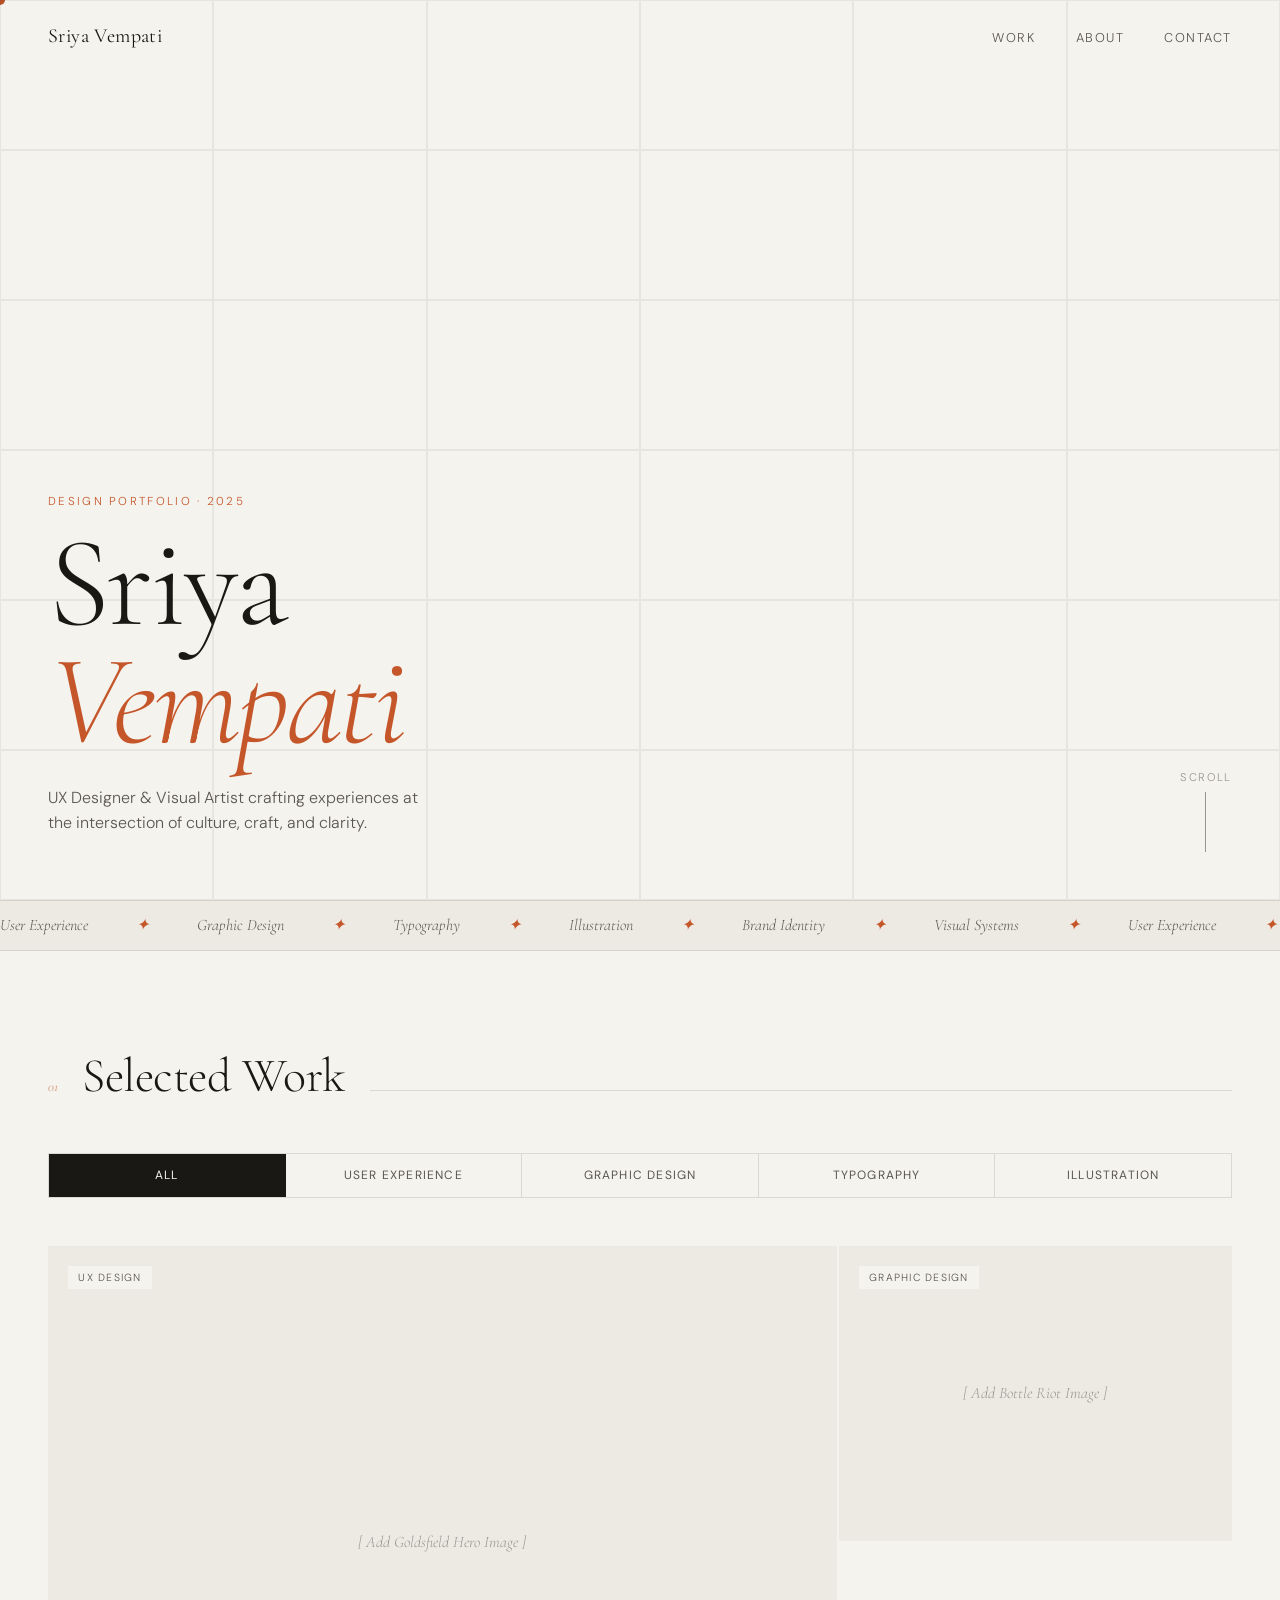
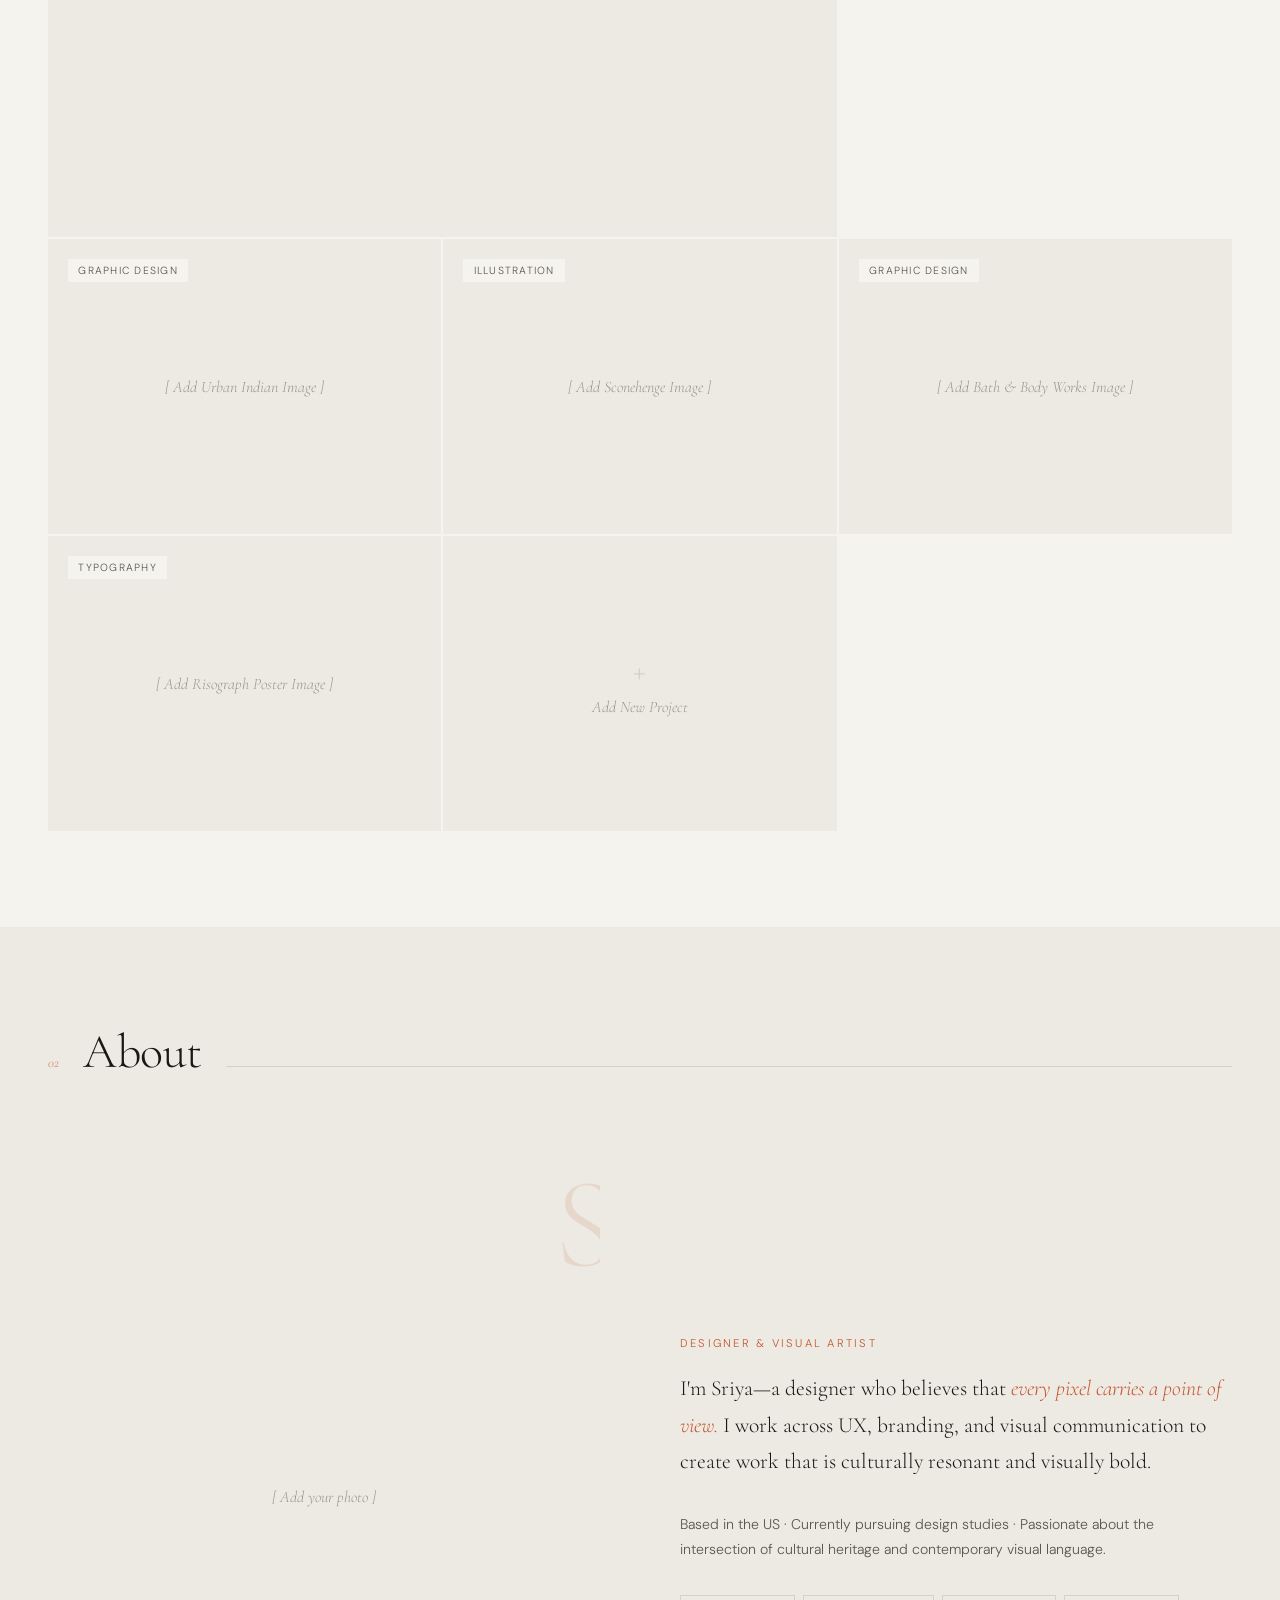
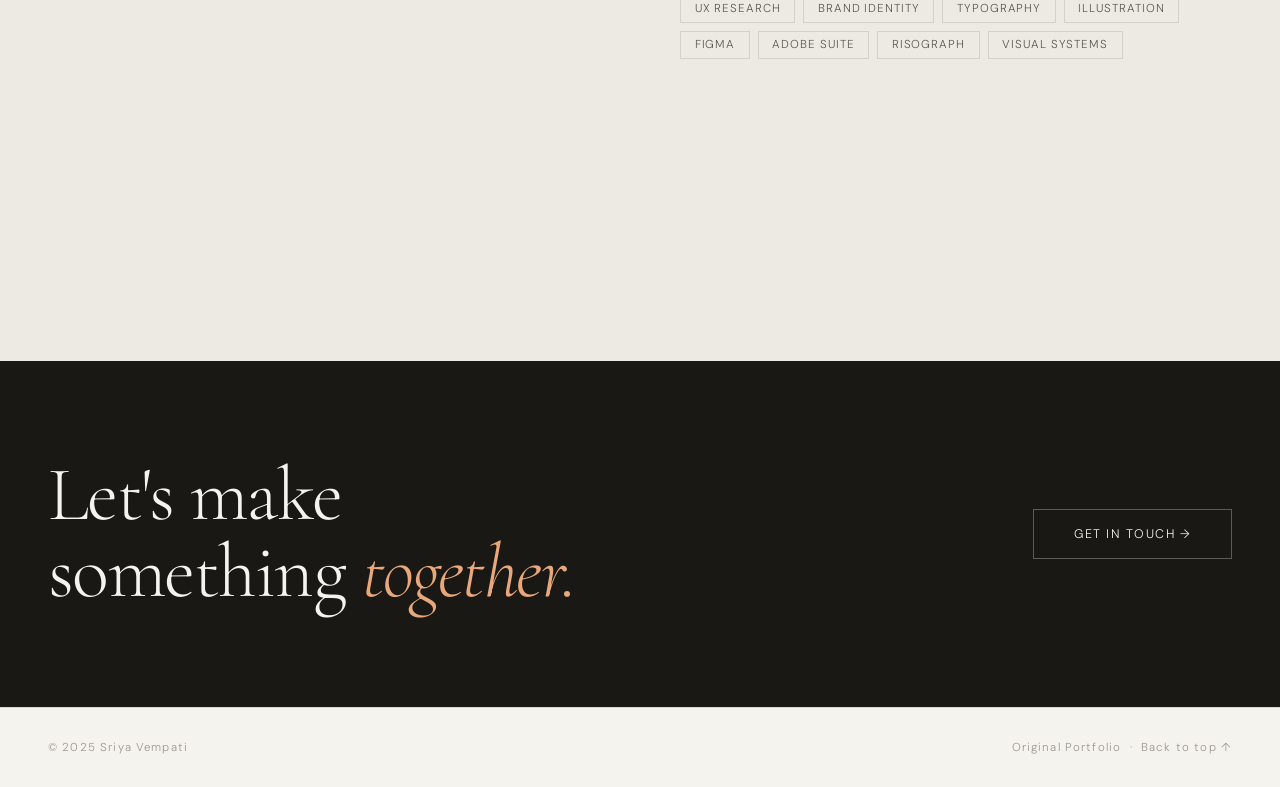
==== index.html @ 08f9d3d7 "Renamed html file" ====
<!DOCTYPE html>
<html lang="en">
<head>
<meta charset="UTF-8">
<meta name="viewport" content="width=device-width, initial-scale=1.0">
<title>Sriya Vempati — Design Portfolio</title>
<link rel="preconnect" href="https://fonts.googleapis.com">
<link href="https://fonts.googleapis.com/css2?family=Cormorant+Garamond:ital,wght@0,300;0,400;0,600;1,300;1,400&family=DM+Sans:wght@300;400;500&display=swap" rel="stylesheet">
<link rel="stylesheet" href="sriya-vempati-portfolio.css">
</head>
<body>

<div class="cursor" id="cursor"></div>

<!-- NAV -->
<nav id="navbar">
  <a href="#" class="nav-logo">Sriya Vempati</a>
  <ul class="nav-links">
    <li><a href="#work">Work</a></li>
    <li><a href="#about">About</a></li>
    <li><a href="#contact">Contact</a></li>
  </ul>
</nav>

<!-- HERO -->
<section class="hero" id="top">
  <div class="hero-bg" id="heroBg"></div>
  <p class="hero-eyebrow">Design Portfolio · 2025</p>
  <h1 class="hero-name">Sriya<br><em>Vempati</em></h1>
  <p class="hero-sub">UX Designer & Visual Artist crafting experiences at the intersection of culture, craft, and clarity.</p>
  <div class="hero-scroll">
    <span>Scroll</span>
    <div class="line"></div>
  </div>
</section>

<!-- MARQUEE -->
<div class="marquee-wrap">
  <div class="marquee">
    <span>User Experience</span><span class="dot">✦</span>
    <span>Graphic Design</span><span class="dot">✦</span>
    <span>Typography</span><span class="dot">✦</span>
    <span>Illustration</span><span class="dot">✦</span>
    <span>Brand Identity</span><span class="dot">✦</span>
    <span>Visual Systems</span><span class="dot">✦</span>
    <span>User Experience</span><span class="dot">✦</span>
    <span>Graphic Design</span><span class="dot">✦</span>
    <span>Typography</span><span class="dot">✦</span>
    <span>Illustration</span><span class="dot">✦</span>
    <span>Brand Identity</span><span class="dot">✦</span>
    <span>Visual Systems</span><span class="dot">✦</span>
  </div>
</div>

<!-- WORK SECTION -->
<section id="work">
  <div class="section-header reveal">
    <span class="section-num">01</span>
    <h2 class="section-title">Selected Work</h2>
    <div class="section-line"></div>
  </div>

  <!-- FILTER TABS -->
  <div class="filter-bar reveal" id="filterBar">
    <button class="filter-btn active" data-filter="all"><span>All</span></button>
    <button class="filter-btn" data-filter="ux"><span>User Experience</span></button>
    <button class="filter-btn" data-filter="graphic"><span>Graphic Design</span></button>
    <button class="filter-btn" data-filter="typography"><span>Typography</span></button>
    <button class="filter-btn" data-filter="illustration"><span>Illustration</span></button>
  </div>

  <!-- PROJECT GRID -->
  <div class="projects-grid" id="projectGrid">

    <!-- Goldsfield -->
    <div class="project-card wide reveal" data-cat="ux" data-project="goldsfield">
      <div class="project-card-placeholder">
        <span>[ Add Goldsfield Hero Image ]</span>
      </div>
      <span class="project-card-label">UX Design</span>
      <div class="project-overlay">
        <p class="project-tag">User Experience</p>
        <h3 class="project-name">Goldsfield Ghost Town</h3>
        <p class="project-desc">A full digital redesign of an Old West destination—balancing modern UX with historic character.</p>
        <button class="project-arrow" onclick="openModal('goldsfield')">→</button>
      </div>
    </div>

    <!-- Bottle Riot -->
    <div class="project-card reveal" data-cat="graphic" data-project="bottleriot">
      <div class="project-card-placeholder">
        <span>[ Add Bottle Riot Image ]</span>
      </div>
      <span class="project-card-label">Graphic Design</span>
      <div class="project-overlay">
        <p class="project-tag">Graphic Design · Brand Identity</p>
        <h3 class="project-name">Bottle Riot</h3>
        <p class="project-desc">Honorable Mention — Graphis 2023. A bold rebrand for an Asheville wine bar and listening lounge.</p>
        <button class="project-arrow" onclick="openModal('bottleriot')">→</button>
      </div>
    </div>

    <!-- Urban Indian -->
    <div class="project-card reveal" data-cat="graphic" data-project="urbanindian">
      <div class="project-card-placeholder">
        <span>[ Add Urban Indian Image ]</span>
      </div>
      <span class="project-card-label">Graphic Design</span>
      <div class="project-overlay">
        <p class="project-tag">Graphic Design · Brand Identity</p>
        <h3 class="project-name">The Urban Indian</h3>
        <p class="project-desc">A contemporary fashion label fusing traditional Indian aesthetics with modern streetwear.</p>
        <button class="project-arrow" onclick="openModal('urbanindian')">→</button>
      </div>
    </div>

    <!-- Sconehenge -->
    <div class="project-card reveal" data-cat="illustration" data-project="sconehenge">
      <div class="project-card-placeholder">
        <span>[ Add Sconehenge Image ]</span>
      </div>
      <span class="project-card-label">Illustration</span>
      <div class="project-overlay">
        <p class="project-tag">Illustration</p>
        <h3 class="project-name">Sconehenge</h3>
        <p class="project-desc">Add your project description here.</p>
        <button class="project-arrow" onclick="openModal('sconehenge')">→</button>
      </div>
    </div>

    <!-- Bath & Body Works -->
    <div class="project-card reveal" data-cat="graphic" data-project="bbw">
      <div class="project-card-placeholder">
        <span>[ Add Bath &amp; Body Works Image ]</span>
      </div>
      <span class="project-card-label">Graphic Design</span>
      <div class="project-overlay">
        <p class="project-tag">Graphic Design · Packaging</p>
        <h3 class="project-name">Bath &amp; Body Works Summer Line</h3>
        <p class="project-desc">Add your project description here.</p>
        <button class="project-arrow" onclick="openModal('bbw')">→</button>
      </div>
    </div>

    <!-- Work / Risograph -->
    <div class="project-card reveal" data-cat="typography" data-project="work">
      <div class="project-card-placeholder">
        <span>[ Add Risograph Poster Image ]</span>
      </div>
      <span class="project-card-label">Typography</span>
      <div class="project-overlay">
        <p class="project-tag">Typography · Print</p>
        <h3 class="project-name">Work — Risograph</h3>
        <p class="project-desc">A poster and animation created with a risograph, referencing Corita's 10 Rules.</p>
        <button class="project-arrow" onclick="openModal('work')">→</button>
      </div>
    </div>

    <!-- Placeholder slot for new project -->
    <div class="project-card reveal" data-cat="illustration" data-project="new">
      <div class="project-card-placeholder" style="flex-direction:column;gap:0.5rem;">
        <span style="font-size:2rem;opacity:0.3;">+</span>
        <span>Add New Project</span>
      </div>
      <div class="project-overlay">
        <p class="project-tag">Illustration</p>
        <h3 class="project-name">New Project</h3>
        <p class="project-desc">Click to add a new project.</p>
        <button class="project-arrow" onclick="openModal('new')">→</button>
      </div>
    </div>

  </div>
</section>

<!-- ABOUT -->
<section id="about" style="background:var(--bg2);">
  <div class="section-header reveal">
    <span class="section-num">02</span>
    <h2 class="section-title">About</h2>
    <div class="section-line"></div>
  </div>
  <div class="about-section">
    <div class="about-visual reveal">
      <div class="about-visual-placeholder">[ Add your photo ]</div>
      <div class="about-accent">S</div>
    </div>
    <div class="reveal">
      <p class="about-label">Designer & Visual Artist</p>
      <p class="about-bio">I'm Sriya—a designer who believes that <em>every pixel carries a point of view.</em> I work across UX, branding, and visual communication to create work that is culturally resonant and visually bold.</p>
      <p class="about-detail">Based in the US · Currently pursuing design studies · Passionate about the intersection of cultural heritage and contemporary visual language.</p>
      <div class="skills-row">
        <span class="skill-tag">UX Research</span>
        <span class="skill-tag">Brand Identity</span>
        <span class="skill-tag">Typography</span>
        <span class="skill-tag">Illustration</span>
        <span class="skill-tag">Figma</span>
        <span class="skill-tag">Adobe Suite</span>
        <span class="skill-tag">Risograph</span>
        <span class="skill-tag">Visual Systems</span>
      </div>
    </div>
  </div>
</section>

<!-- CONTACT -->
<div class="contact-section" id="contact">
  <div class="reveal">
    <p class="contact-big">Let's make<br>something <em>together.</em></p>
  </div>
  <div class="reveal">
    <a href="mailto:sreesriyavempati@gmail.com" class="contact-link">Get in Touch →</a>
  </div>
</div>

<footer>
  <span>© 2025 Sriya Vempati</span>
  <span>
    <a href="https://sreesriyavempati.myportfolio.com/" target="_blank">Original Portfolio</a>
    &nbsp;·&nbsp;
    <a href="#top">Back to top ↑</a>
  </span>
</footer>


<!-- MODALS -->
<div class="modal-backdrop" id="modalBackdrop" onclick="closeModal(event)">
  <div class="modal" id="modalBox">
    <button class="modal-close" onclick="closeModalDirect()">✕</button>
    <div id="modalContent"></div>
  </div>
</div>

<!-- MODAL TEMPLATES (hidden) -->
<template id="tpl-goldsfield">
  <div class="modal-header">
    <p class="modal-eyebrow">User Experience · 2025</p>
    <h2 class="modal-title">Goldsfield Ghost Town</h2>
    <p class="modal-subtitle">Website Redesign — UX/UI</p>
  </div>
  <div class="modal-body">
    <div class="modal-image-placeholder">[ Add Goldsfield hero image — paste URL in img tag below ]</div>
    <p class="modal-section-head">Project Outline</p>
    <p class="modal-text">The Goldfield Ghost Town redesign was a focused effort to modernize the site's digital presence while preserving the town's historic character. The brief prioritized three outcomes: make trip-planning fast and intuitive, strengthen the site's visual identity so it reads like a destination, and deliver a responsive, accessible experience for visitors on mobile and desktop.</p>
    <p class="modal-section-head">Research &amp; Discovery</p>
    <p class="modal-text">The discovery phase established problems to solve and opportunities to amplify. We performed a content and IA audit, identifying duplicated pages, missing hierarchies, and unclear navigation. We then conducted a card-sorting exercise with potential users from diverse backgrounds—revealing that Camp Ground, Attractions, and Group Activities were naturally grouped together. A competitive Brand Matrix gave us context about Goldfield's position in the activity-center space.</p>
    <div class="modal-image-grid">
      <div class="placeholder">[ Add research/personas image ]</div>
      <div class="placeholder">[ Add card sort or IA diagram ]</div>
    </div>
    <p class="modal-section-head">Design System</p>
    <p class="modal-text">The visual system leans on an earthy palette, layered textures, and type choices that nod to vintage Western signage—applied with modern typographic hierarchy and generous spacing. Component work included a responsive hero module with strong CTAs, an events calendar that prioritizes upcoming dates, modular attraction pages, and a compact ticketing summary that reduces friction.</p>
    <div class="modal-image-grid">
      <div class="placeholder">[ Add UI mockup image ]</div>
      <div class="placeholder">[ Add style guide or components ]</div>
    </div>
    <a class="modal-link" href="https://www.figma.com/proto/eGUdyVUvu0KW5XrQGBx5IC/Untitled?node-id=2012-793&p=f&t=cxhqM2o90Qsh5JH5-1&scaling=scale-down&content-scaling=fixed&page-id=2012%3A568" target="_blank">View Figma Prototype →</a>
  </div>
</template>

<template id="tpl-bottleriot">
  <div class="modal-header">
    <p class="modal-eyebrow">Graphic Design · Brand Identity · 2025</p>
    <h2 class="modal-title">Bottle Riot</h2>
    <p class="modal-subtitle">Honorable Mention — Graphis 2023</p>
  </div>
  <div class="modal-body">
    <img src="images/bottleriot1.png" alt="Bottle Riot Hero Image">
    <p class="modal-section-head">Project Outline</p>
    <p class="modal-text">A complete rebrand of Bottle Riot, a bar and wine shop in Asheville known for its eclectic character and vibrant community. The challenge was to create a visual system that communicated the brand's rebellious, creative spirit while feeling refined enough to represent its curated wine selection and lively social atmosphere.</p>
    <p class="modal-section-head">Research</p>
    <p class="modal-text">The research phase began with an audit of existing brand assets. I studied the local market and other independent wine bars, focusing on how design signals atmosphere, price point, and community values. Bottle Riot occupied a gap: many competitors leaned too polished or too casual, leaving space for a brand that could be bold and rebellious while still maintaining sophistication.</p>
    <p class="modal-section-head">Design Direction</p>
    <p class="modal-text">Mood boards explored bright, contrasting color palettes conveying energy and type treatments combining boldness with legibility. Logo explorations played with layered typography, sharp edges, and dynamic arrangements. Supporting brand elements—textures, patterns, graphic treatments—evoked the raw energy of a gathering space celebrating individuality and community.</p>
    <div class="modal-image-grid">
      <div class="placeholder">[ Add brand board image ]</div>
      <div class="placeholder">[ Add logo close-up image ]</div>
    </div>
    <a class="modal-link" href="https://www.bottleriot.com/" target="_blank">Visit Bottle Riot →</a>
  </div>
</template>

<template id="tpl-urbanindian">
  <div class="modal-header">
    <p class="modal-eyebrow">Graphic Design · Brand Identity · 2025</p>
    <h2 class="modal-title">The Urban Indian</h2>
    <p class="modal-subtitle">Full Brand Identity System</p>
  </div>
  <div class="modal-body">
    <div class="modal-image-placeholder">[ Add Urban Indian hero image ]</div>
    <p class="modal-section-head">Project Outline</p>
    <p class="modal-text">A full brand identity redesign for The Urban Indian, a contemporary fashion label blending traditional Indian aesthetics with modern streetwear. The goal was to design a brand system that celebrated cultural heritage while feeling bold, versatile, and relevant to a global urban audience. Deliverables included three brand boards with at least seven applications of the branding.</p>
    <p class="modal-section-head">Research &amp; Discovery</p>
    <p class="modal-text">The research began with an audit of fashion and lifestyle brands that fuse culture with modernity—many leaned too minimalist (losing cultural depth) or too traditional (lacking contemporary appeal). I studied Indian textiles, block-printing motifs, and multilingual typographic traditions. From this, I defined three key design principles: Cultural authenticity, Modern accessibility, and Scalable adaptability.</p>
    <div class="modal-image-grid">
      <div class="placeholder">[ Add brand board 1 ]</div>
      <div class="placeholder">[ Add brand board 2 ]</div>
    </div>
    <div class="modal-add-img">
      [ Add additional brand board images here — paste into the modal-image-grid above ]
    </div>
  </div>
</template>

<template id="tpl-sconehenge">
  <div class="modal-header">
    <p class="modal-eyebrow">Illustration · 2025</p>
    <h2 class="modal-title">Sconehenge</h2>
    <p class="modal-subtitle">[ Add subtitle / medium ]</p>
  </div>
  <div class="modal-body">
    <div class="modal-image-placeholder">[ Add Sconehenge hero image ]</div>
    <p class="modal-section-head">Project Outline</p>
    <p class="modal-text">[ Add your project description here. Describe the concept, process, and what you created. ]</p>
    <p class="modal-section-head">Process</p>
    <p class="modal-text">[ Add your process notes, sketches description, tools used, etc. ]</p>
    <div class="modal-image-grid">
      <div class="placeholder">[ Add process image ]</div>
      <div class="placeholder">[ Add final image ]</div>
    </div>
  </div>
</template>

<template id="tpl-bbw">
  <div class="modal-header">
    <p class="modal-eyebrow">Graphic Design · Packaging · 2025</p>
    <h2 class="modal-title">Bath &amp; Body Works Summer Line</h2>
    <p class="modal-subtitle">[ Add subtitle / deliverables ]</p>
  </div>
  <div class="modal-body">
    <div class="modal-image-placeholder">[ Add Bath &amp; Body Works hero image ]</div>
    <p class="modal-section-head">Project Outline</p>
    <p class="modal-text">[ Add your project description here — the brief, scope, and what the project involved. ]</p>
    <p class="modal-section-head">Design Direction</p>
    <p class="modal-text">[ Add your design process, color choices, typography, and concept development. ]</p>
    <div class="modal-image-grid">
      <div class="placeholder">[ Add image 1 ]</div>
      <div class="placeholder">[ Add image 2 ]</div>
    </div>
  </div>
</template>

<template id="tpl-work">
  <div class="modal-header">
    <p class="modal-eyebrow">Typography · Print · 2025</p>
    <h2 class="modal-title">Work — Risograph</h2>
    <p class="modal-subtitle">Poster &amp; Animation</p>
  </div>
  <div class="modal-body">
    <div class="modal-image-placeholder">[ Add risograph poster image ]</div>
    <p class="modal-section-head">Project Outline</p>
    <p class="modal-text">This poster and animation were created using a risograph. To complete this project, I learned many new Photoshop strategies and features, and how to use the risograph. The animation itself is a reference to the 7th Rule in Corita's 10 Rules.</p>
    <p class="modal-section-head">Process</p>
    <p class="modal-text">[ Add notes on your risograph process, color separations, printing decisions, and what the 7th Rule means to your work. ]</p>
    <div class="modal-image-grid">
      <div class="placeholder">[ Add poster close-up ]</div>
      <div class="placeholder">[ Add animation still ]</div>
    </div>
    <a class="modal-link" href="https://www.corita.org/tenrules" target="_blank">Corita's 10 Rules →</a>
  </div>
</template>

<template id="tpl-new">
  <div class="modal-header">
    <p class="modal-eyebrow">[ Category ] · 2025</p>
    <h2 class="modal-title">New Project</h2>
    <p class="modal-subtitle">[ Add subtitle ]</p>
  </div>
  <div class="modal-body">
    <div class="modal-image-placeholder">[ Add hero image ]</div>
    <p class="modal-section-head">Project Outline</p>
    <p class="modal-text">[ Add project description here. ]</p>
    <div class="modal-image-grid">
      <div class="placeholder">[ Image 1 ]</div>
      <div class="placeholder">[ Image 2 ]</div>
    </div>
  </div>
</template>


<script>
// Cursor
const cursor = document.getElementById('cursor');
document.addEventListener('mousemove', e => {
  cursor.style.left = e.clientX + 'px';
  cursor.style.top = e.clientY + 'px';
});
document.querySelectorAll('a, button, .project-card, .filter-btn, .skill-tag').forEach(el => {
  el.addEventListener('mouseenter', () => cursor.classList.add('expand'));
  el.addEventListener('mouseleave', () => cursor.classList.remove('expand'));
});

// Nav scroll
const navbar = document.getElementById('navbar');
window.addEventListener('scroll', () => {
  navbar.classList.toggle('scrolled', window.scrollY > 60);
});

// Hero grid
const heroBg = document.getElementById('heroBg');
for (let i = 0; i < 36; i++) heroBg.appendChild(document.createElement('div'));

// Reveal on scroll
const observer = new IntersectionObserver((entries) => {
  entries.forEach((e, i) => {
    if (e.isIntersecting) {
      setTimeout(() => e.target.classList.add('visible'), i * 60);
      observer.unobserve(e.target);
    }
  });
}, { threshold: 0.08 });
document.querySelectorAll('.reveal').forEach(el => observer.observe(el));

// Filter
document.querySelectorAll('.filter-btn').forEach(btn => {
  btn.addEventListener('click', () => {
    document.querySelectorAll('.filter-btn').forEach(b => b.classList.remove('active'));
    btn.classList.add('active');
    const filter = btn.dataset.filter;
    document.querySelectorAll('.project-card').forEach(card => {
      const show = filter === 'all' || card.dataset.cat === filter;
      card.classList.toggle('hidden', !show);
    });
  });
});

// Modal
function openModal(id) {
  const tpl = document.getElementById('tpl-' + id);
  if (!tpl) return;
  document.getElementById('modalContent').innerHTML = tpl.innerHTML;
  document.getElementById('modalBackdrop').classList.add('open');
  document.body.style.overflow = 'hidden';
}
function closeModal(e) {
  if (e.target === document.getElementById('modalBackdrop')) closeModalDirect();
}
function closeModalDirect() {
  document.getElementById('modalBackdrop').classList.remove('open');
  document.body.style.overflow = '';
}
document.addEventListener('keydown', e => { if (e.key === 'Escape') closeModalDirect(); });
</script>
</body>
</html>
---- sriya-vempati-portfolio.css ----
/* ============================================================
   Sriya Vempati — Design Portfolio
   stylesheet: sriya-vempati-portfolio.css
   Pair with: sriya-vempati-portfolio.html
   Fonts loaded in HTML:
     Cormorant Garamond (300, 400, 600 + italics)
     DM Sans (300, 400, 500)
   ============================================================ */


/* ── RESET ──────────────────────────────────────────────── */

*,
*::before,
*::after {
  margin: 0;
  padding: 0;
  box-sizing: border-box;
}


/* ── DESIGN TOKENS ──────────────────────────────────────── */

:root {
  /* Palette */
  --bg:      #F5F3EE;
  --bg2:     #EDEAE3;
  --ink:     #1A1814;
  --ink2:    #5A5650;
  --ink3:    #9A9590;
  --accent:  #C4562A;
  --accent2: #E8A87C;
  --line:    rgba(26, 24, 20, 0.12);

  /* Typography */
  --serif: 'Cormorant Garamond', Georgia, serif;
  --sans:  'DM Sans', system-ui, sans-serif;

  /* Motion */
  --trans: cubic-bezier(0.25, 0.46, 0.45, 0.94);
}


/* ── BASE ───────────────────────────────────────────────── */

html {
  scroll-behavior: smooth;
}

body {
  background:   var(--bg);
  color:        var(--ink);
  font-family:  var(--sans);
  font-weight:  300;
  overflow-x:   hidden;
  cursor:       none;
}


/* ── CUSTOM CURSOR ──────────────────────────────────────── */

.cursor {
  position:       fixed;
  width:          10px;
  height:         10px;
  background:     var(--accent);
  border-radius:  50%;
  pointer-events: none;
  z-index:        9999;
  transform:      translate(-50%, -50%);
  transition:     width 0.2s var(--trans),
                  height 0.2s var(--trans),
                  background 0.2s;
  mix-blend-mode: multiply;
}

.cursor.expand {
  width:      40px;
  height:     40px;
  background: var(--accent2);
  opacity:    0.5;
}


/* ── NAVIGATION ─────────────────────────────────────────── */

nav {
  position:        fixed;
  top: 0; left: 0; right: 0;
  z-index:         100;
  display:         flex;
  align-items:     center;
  justify-content: space-between;
  padding:         1.5rem 3rem;
  background:      transparent;
  transition:      background 0.4s var(--trans),
                   backdrop-filter 0.4s;
}

nav.scrolled {
  background:      rgba(245, 243, 238, 0.92);
  backdrop-filter: blur(16px);
}

.nav-logo {
  font-family:     var(--serif);
  font-size:       1.25rem;
  font-weight:     400;
  letter-spacing:  0.02em;
  color:           var(--ink);
  text-decoration: none;
}

.nav-links {
  display:    flex;
  gap:        2.5rem;
  list-style: none;
}

.nav-links a {
  font-size:       0.8rem;
  letter-spacing:  0.12em;
  text-transform:  uppercase;
  color:           var(--ink2);
  text-decoration: none;
  transition:      color 0.2s;
  position:        relative;
}

.nav-links a::after {
  content:    '';
  position:   absolute;
  bottom:     -3px;
  left:       0;
  width:      0;
  height:     1px;
  background: var(--accent);
  transition: width 0.3s var(--trans);
}

.nav-links a:hover          { color: var(--ink); }
.nav-links a:hover::after   { width: 100%; }


/* ── HERO ───────────────────────────────────────────────── */

.hero {
  height:          100vh;
  display:         flex;
  flex-direction:  column;
  justify-content: flex-end;
  padding:         4rem 3rem;
  position:        relative;
  overflow:        hidden;
}

/* Animated grid background */
.hero-bg {
  position:              absolute;
  inset:                 0;
  display:               grid;
  grid-template-columns: repeat(6, 1fr);
  grid-template-rows:    repeat(6, 1fr);
  opacity:               0.06;
  pointer-events:        none;
}

.hero-bg div {
  border:    1px solid var(--ink);
  animation: gridpulse 8s ease-in-out infinite alternate;
}

.hero-bg div:nth-child(3n) { animation-delay: 1s; }
.hero-bg div:nth-child(5n) { animation-delay: 2s; }

@keyframes gridpulse {
  0%   { opacity: 0.3; }
  100% { opacity: 1;   }
}

/* Hero text */
.hero-eyebrow {
  font-size:      0.72rem;
  letter-spacing: 0.2em;
  text-transform: uppercase;
  color:          var(--accent);
  margin-bottom:  1rem;
  opacity:        0;
  transform:      translateY(20px);
  animation:      fadeup 0.8s var(--trans) 0.3s forwards;
}

.hero-name {
  font-family:    var(--serif);
  font-size:      clamp(3.5rem, 10vw, 9rem);
  font-weight:    300;
  line-height:    0.92;
  letter-spacing: -0.02em;
  opacity:        0;
  transform:      translateY(30px);
  animation:      fadeup 1s var(--trans) 0.5s forwards;
}

.hero-name em {
  font-style: italic;
  color:      var(--accent);
}

.hero-sub {
  margin-top:  1.5rem;
  font-size:   1rem;
  color:       var(--ink2);
  max-width:   380px;
  line-height: 1.6;
  opacity:     0;
  transform:   translateY(20px);
  animation:   fadeup 0.8s var(--trans) 0.8s forwards;
}

/* Scroll indicator */
.hero-scroll {
  position:       absolute;
  bottom:         3rem;
  right:          3rem;
  display:        flex;
  flex-direction: column;
  align-items:    center;
  gap:            0.5rem;
  font-size:      0.7rem;
  letter-spacing: 0.15em;
  text-transform: uppercase;
  color:          var(--ink3);
  opacity:        0;
  animation:      fadeup 0.8s var(--trans) 1.2s forwards;
}

.hero-scroll .line {
  width:      1px;
  height:     60px;
  background: var(--ink3);
  animation:  scrollline 2s ease-in-out 1.5s infinite;
}

@keyframes scrollline {
  0%, 100% { transform: scaleY(1);   transform-origin: top; }
  50%       { transform: scaleY(0.3); transform-origin: top; }
}

/* Shared entrance animation */
@keyframes fadeup {
  to { opacity: 1; transform: translateY(0); }
}


/* ── SECTION STRUCTURE ──────────────────────────────────── */

section {
  padding: 6rem 3rem;
}

.section-header {
  display:     flex;
  align-items: baseline;
  gap:         1.5rem;
  margin-bottom: 3rem;
}

.section-num {
  font-family: var(--serif);
  font-size:   0.85rem;
  font-style:  italic;
  color:       var(--accent);
  opacity:     0.7;
}

.section-title {
  font-family:    var(--serif);
  font-size:      clamp(1.8rem, 4vw, 3rem);
  font-weight:    300;
  letter-spacing: -0.01em;
}

.section-line {
  flex:          1;
  height:        1px;
  background:    var(--line);
  margin-bottom: 0.4rem;
}


/* ── MARQUEE DIVIDER ────────────────────────────────────── */

.marquee-wrap {
  overflow:      hidden;
  border-top:    1px solid var(--line);
  border-bottom: 1px solid var(--line);
  padding:       0.9rem 0;
  background:    var(--bg2);
}

.marquee {
  display:    flex;
  gap:        3rem;
  white-space: nowrap;
  animation:  marquee 18s linear infinite;
  width:      max-content;
}

.marquee span {
  font-family: var(--serif);
  font-size:   1rem;
  font-style:  italic;
  color:       var(--ink2);
}

.marquee .dot {
  color: var(--accent);
}

@keyframes marquee {
  to { transform: translateX(-50%); }
}


/* ── PROJECT GRID ───────────────────────────────────────── */

.projects-grid {
  display:               grid;
  grid-template-columns: repeat(auto-fill, minmax(320px, 1fr));
  gap:                   2px;
}

.project-card {
  position:     relative;
  aspect-ratio: 4 / 3;
  background:   var(--bg2);
  overflow:     hidden;
  cursor:       none;
}

/* Image inside card */
.project-card-img {
  width:      100%;
  height:     100%;
  object-fit: cover;
  transition: transform 0.7s var(--trans), filter 0.5s;
  filter:     saturate(0.85);
}

.project-card:hover .project-card-img {
  transform: scale(1.05);
  filter:    saturate(1);
}

/* Placeholder (shown when no image is set) */
.project-card-placeholder {
  width:       100%;
  height:      100%;
  display:     flex;
  align-items: center;
  justify-content: center;
  background:  var(--bg2);
  color:       var(--ink3);
  font-family: var(--serif);
  font-size:   1rem;
  font-style:  italic;
}

/* Hover overlay */
.project-overlay {
  position:        absolute;
  inset:           0;
  background:      linear-gradient(
    0deg,
    rgba(26, 24, 20, 0.88) 0%,
    rgba(26, 24, 20, 0)    55%
  );
  display:         flex;
  flex-direction:  column;
  justify-content: flex-end;
  padding:         1.75rem;
  opacity:         0;
  transition:      opacity 0.4s var(--trans);
}

.project-card:hover .project-overlay { opacity: 1; }

.project-tag {
  font-size:      0.65rem;
  letter-spacing: 0.15em;
  text-transform: uppercase;
  color:          var(--accent2);
  margin-bottom:  0.4rem;
}

.project-name {
  font-family:   var(--serif);
  font-size:     1.5rem;
  font-weight:   300;
  color:         #F5F3EE;
  margin-bottom: 0.5rem;
}

.project-desc {
  font-size:   0.78rem;
  color:       rgba(245, 243, 238, 0.7);
  line-height: 1.5;
  max-height:  0;
  overflow:    hidden;
  transition:  max-height 0.4s var(--trans);
}

.project-card:hover .project-desc { max-height: 80px; }

/* Category badge (visible before hover) */
.project-card-label {
  position:       absolute;
  top:            1.25rem;
  left:           1.25rem;
  background:     var(--bg);
  padding:        0.3rem 0.65rem;
  font-size:      0.65rem;
  letter-spacing: 0.12em;
  text-transform: uppercase;
  color:          var(--ink2);
  opacity:        1;
  transition:     opacity 0.3s;
}

.project-card:hover .project-card-label { opacity: 0; }

/* Arrow button */
.project-arrow {
  position:        absolute;
  bottom:          1.75rem;
  right:           1.75rem;
  width:           36px;
  height:          36px;
  border:          1px solid rgba(245, 243, 238, 0.4);
  border-radius:   50%;
  display:         flex;
  align-items:     center;
  justify-content: center;
  color:           #F5F3EE;
  opacity:         0;
  transform:       translateX(-8px);
  transition:      opacity 0.4s 0.1s,
                   transform 0.4s var(--trans);
  font-size:       1rem;
  text-decoration: none;
  background:      transparent;
}

.project-card:hover .project-arrow {
  opacity:   1;
  transform: translateX(0);
}

/* Wide (2-column spanning) card */
.project-card.wide { grid-column: span 2; }

/* Hidden state used by the filter */
.project-card.hidden { display: none; }


/* ── FILTER BAR ─────────────────────────────────────────── */

.filter-bar {
  display:       flex;
  gap:           0;
  margin-bottom: 3rem;
  border:        1px solid var(--line);
}

.filter-btn {
  flex:           1;
  padding:        0.85rem 1rem;
  font-family:    var(--sans);
  font-size:      0.75rem;
  letter-spacing: 0.1em;
  text-transform: uppercase;
  color:          var(--ink2);
  background:     transparent;
  border:         none;
  border-right:   1px solid var(--line);
  cursor:         none;
  transition:     background 0.25s, color 0.25s;
  position:       relative;
  overflow:       hidden;
}

.filter-btn:last-child { border-right: none; }

.filter-btn.active {
  background: var(--ink);
  color:      var(--bg);
}

/* Slide-in fill on hover */
.filter-btn::before {
  content:          '';
  position:         absolute;
  inset:            0;
  background:       var(--ink);
  transform:        scaleX(0);
  transform-origin: left;
  transition:       transform 0.3s var(--trans);
  z-index:          0;
}

.filter-btn:hover:not(.active)::before { transform: scaleX(1); }
.filter-btn:hover:not(.active)         { color: var(--bg); }

.filter-btn span { position: relative; z-index: 1; }


/* ── MODAL ──────────────────────────────────────────────── */

.modal-backdrop {
  position:        fixed;
  inset:           0;
  background:      rgba(26, 24, 20, 0.85);
  z-index:         200;
  opacity:         0;
  pointer-events:  none;
  transition:      opacity 0.4s var(--trans);
  overflow-y:      auto;
  display:         flex;
  justify-content: center;
  align-items:     flex-start;
  padding:         4rem 2rem;
}

.modal-backdrop.open {
  opacity:        1;
  pointer-events: all;
}

.modal {
  background: var(--bg);
  max-width:  860px;
  width:      100%;
  position:   relative;
  transform:  translateY(40px);
  transition: transform 0.5s var(--trans);
}

.modal-backdrop.open .modal { transform: translateY(0); }

.modal-close {
  position:        absolute;
  top:             1.5rem;
  right:           1.5rem;
  width:           40px;
  height:          40px;
  background:      var(--bg2);
  border:          none;
  display:         flex;
  align-items:     center;
  justify-content: center;
  font-size:       1.3rem;
  color:           var(--ink);
  cursor:          none;
  transition:      background 0.2s;
}

.modal-close:hover {
  background: var(--ink);
  color:      var(--bg);
}

.modal-header {
  padding:       3rem;
  border-bottom: 1px solid var(--line);
}

.modal-eyebrow {
  font-size:      0.7rem;
  letter-spacing: 0.18em;
  text-transform: uppercase;
  color:          var(--accent);
  margin-bottom:  0.75rem;
}

.modal-title {
  font-family:    var(--serif);
  font-size:      2.5rem;
  font-weight:    300;
  letter-spacing: -0.01em;
  line-height:    1.1;
}

.modal-subtitle {
  margin-top:  0.75rem;
  font-family: var(--serif);
  font-size:   1rem;
  font-style:  italic;
  color:       var(--ink2);
}

.modal-body { padding: 2.5rem 3rem; }

/* Full-bleed image inside modal */
.modal-image-block           { margin: 2rem -3rem; }
.modal-image-block img       { width: 100%; display: block; }

.modal-image-placeholder {
  width:           calc(100% + 6rem);
  margin-left:     -3rem;
  aspect-ratio:    16 / 9;
  background:      var(--bg2);
  display:         flex;
  align-items:     center;
  justify-content: center;
  color:           var(--ink3);
  font-family:     var(--serif);
  font-style:      italic;
  margin-bottom:   2rem;
}

.modal-section-head {
  font-size:      0.68rem;
  letter-spacing: 0.18em;
  text-transform: uppercase;
  color:          var(--accent);
  margin:         2.5rem 0 0.75rem;
}

.modal-text {
  font-size:   0.95rem;
  line-height: 1.8;
  color:       var(--ink2);
  max-width:   620px;
}

.modal-link {
  display:         inline-flex;
  align-items:     center;
  gap:             0.5rem;
  margin-top:      2rem;
  font-size:       0.78rem;
  letter-spacing:  0.1em;
  text-transform:  uppercase;
  color:           var(--accent);
  text-decoration: none;
  border-bottom:   1px solid var(--accent);
  padding-bottom:  3px;
  transition:      gap 0.3s;
}

.modal-link:hover { gap: 1rem; }

.modal-image-grid {
  display:               grid;
  grid-template-columns: 1fr 1fr;
  gap:                   2px;
  margin:                2rem -3rem;
}

.modal-image-grid .placeholder {
  aspect-ratio:    4 / 3;
  background:      var(--bg2);
  display:         flex;
  align-items:     center;
  justify-content: center;
  color:           var(--ink3);
  font-family:     var(--serif);
  font-style:      italic;
  font-size:       0.85rem;
}

.modal-add-img {
  margin:      2rem 0 0;
  border:      1px dashed var(--line);
  padding:     1.5rem;
  text-align:  center;
  font-size:   0.8rem;
  color:       var(--ink3);
}


/* ── ABOUT ──────────────────────────────────────────────── */

.about-section {
  display:               grid;
  grid-template-columns: 1fr 1fr;
  gap:                   5rem;
  align-items:           center;
}

.about-visual {
  aspect-ratio: 3 / 4;
  background:   var(--bg2);
  position:     relative;
  overflow:     hidden;
}

.about-visual img {
  width:      100%;
  height:     100%;
  object-fit: cover;
}

.about-visual-placeholder {
  width:           100%;
  height:          100%;
  display:         flex;
  align-items:     center;
  justify-content: center;
  color:           var(--ink3);
  font-family:     var(--serif);
  font-style:      italic;
}

.about-lines {
  position:       absolute;
  inset:          0;
  pointer-events: none;
}

/* Decorative large initial */
.about-accent {
  position:    absolute;
  top:         2rem;
  right:       -1rem;
  font-family: var(--serif);
  font-size:   8rem;
  font-weight: 300;
  color:       var(--accent);
  opacity:     0.12;
  line-height: 1;
}

.about-label {
  font-size:      0.7rem;
  letter-spacing: 0.2em;
  text-transform: uppercase;
  color:          var(--accent);
  margin-bottom:  1.25rem;
}

.about-bio {
  font-family:   var(--serif);
  font-size:     1.35rem;
  font-weight:   300;
  line-height:   1.7;
  color:         var(--ink);
  margin-bottom: 2rem;
}

.about-bio em {
  font-style: italic;
  color:      var(--accent);
}

.about-detail {
  font-size:   0.88rem;
  color:       var(--ink2);
  line-height: 1.8;
}

.skills-row {
  display:    flex;
  flex-wrap:  wrap;
  gap:        0.5rem;
  margin-top: 2rem;
}

.skill-tag {
  padding:        0.35rem 0.85rem;
  border:         1px solid var(--line);
  font-size:      0.72rem;
  letter-spacing: 0.08em;
  text-transform: uppercase;
  color:          var(--ink2);
  transition:     background 0.2s, color 0.2s, border-color 0.2s;
}

.skill-tag:hover {
  background:   var(--ink);
  color:        var(--bg);
  border-color: var(--ink);
}


/* ── CONTACT ────────────────────────────────────────────── */

.contact-section {
  background:      var(--ink);
  color:           var(--bg);
  padding:         6rem 3rem;
  display:         flex;
  align-items:     center;
  justify-content: space-between;
  gap:             3rem;
}

.contact-big {
  font-family:    var(--serif);
  font-size:      clamp(2.5rem, 6vw, 5.5rem);
  font-weight:    300;
  line-height:    1;
  letter-spacing: -0.02em;
}

.contact-big em {
  font-style: italic;
  color:      var(--accent2);
}

.contact-link {
  display:         inline-block;
  padding:         1rem 2.5rem;
  border:          1px solid rgba(245, 243, 238, 0.3);
  font-size:       0.78rem;
  letter-spacing:  0.12em;
  text-transform:  uppercase;
  color:           var(--bg);
  text-decoration: none;
  transition:      background 0.3s, color 0.3s;
  white-space:     nowrap;
}

.contact-link:hover {
  background: var(--bg);
  color:      var(--ink);
}


/* ── FOOTER ─────────────────────────────────────────────── */

footer {
  padding:         2rem 3rem;
  display:         flex;
  align-items:     center;
  justify-content: space-between;
  border-top:      1px solid var(--line);
  font-size:       0.72rem;
  letter-spacing:  0.1em;
  color:           var(--ink3);
}

footer a {
  color:           var(--ink3);
  text-decoration: none;
}

footer a:hover { color: var(--accent); }


/* ── UTILITY: SCROLL REVEAL ─────────────────────────────── */

.reveal {
  opacity:    0;
  transform:  translateY(28px);
  transition: opacity   0.7s var(--trans),
              transform 0.7s var(--trans);
}

.reveal.visible {
  opacity:   1;
  transform: translateY(0);
}


/* ── UTILITY: ADD IMAGE BUTTON ──────────────────────────── */

.add-image-btn {
  display:        inline-block;
  margin-top:     0.75rem;
  padding:        0.6rem 1.25rem;
  border:         1px solid var(--line);
  background:     transparent;
  font-family:    var(--sans);
  font-size:      0.72rem;
  letter-spacing: 0.1em;
  text-transform: uppercase;
  color:          var(--ink2);
  cursor:         none;
  transition:     all 0.2s;
}

.add-image-btn:hover {
  background:   var(--ink);
  color:        var(--bg);
  border-color: var(--ink);
}


/* ── RESPONSIVE ─────────────────────────────────────────── */

@media (max-width: 720px) {
  .project-card.wide { grid-column: span 1; }
}

@media (max-width: 768px) {
  nav                { padding: 1.25rem 1.5rem; }
  section            { padding: 4rem 1.5rem; }
  .hero              { padding: 3rem 1.5rem; }
  .about-section     { grid-template-columns: 1fr; }
  .contact-section   { flex-direction: column; padding: 4rem 1.5rem; }
  .filter-bar        { flex-wrap: wrap; }
  .filter-btn        { flex: 1 0 50%; border-right: 1px solid var(--line); }
}
.modal-body img {
  width: 100%;
  border-radius: 16px;
}

.modal-image-grid {
  display: grid;
  grid-template-columns: 1fr 1fr;
  gap: 20px;
}
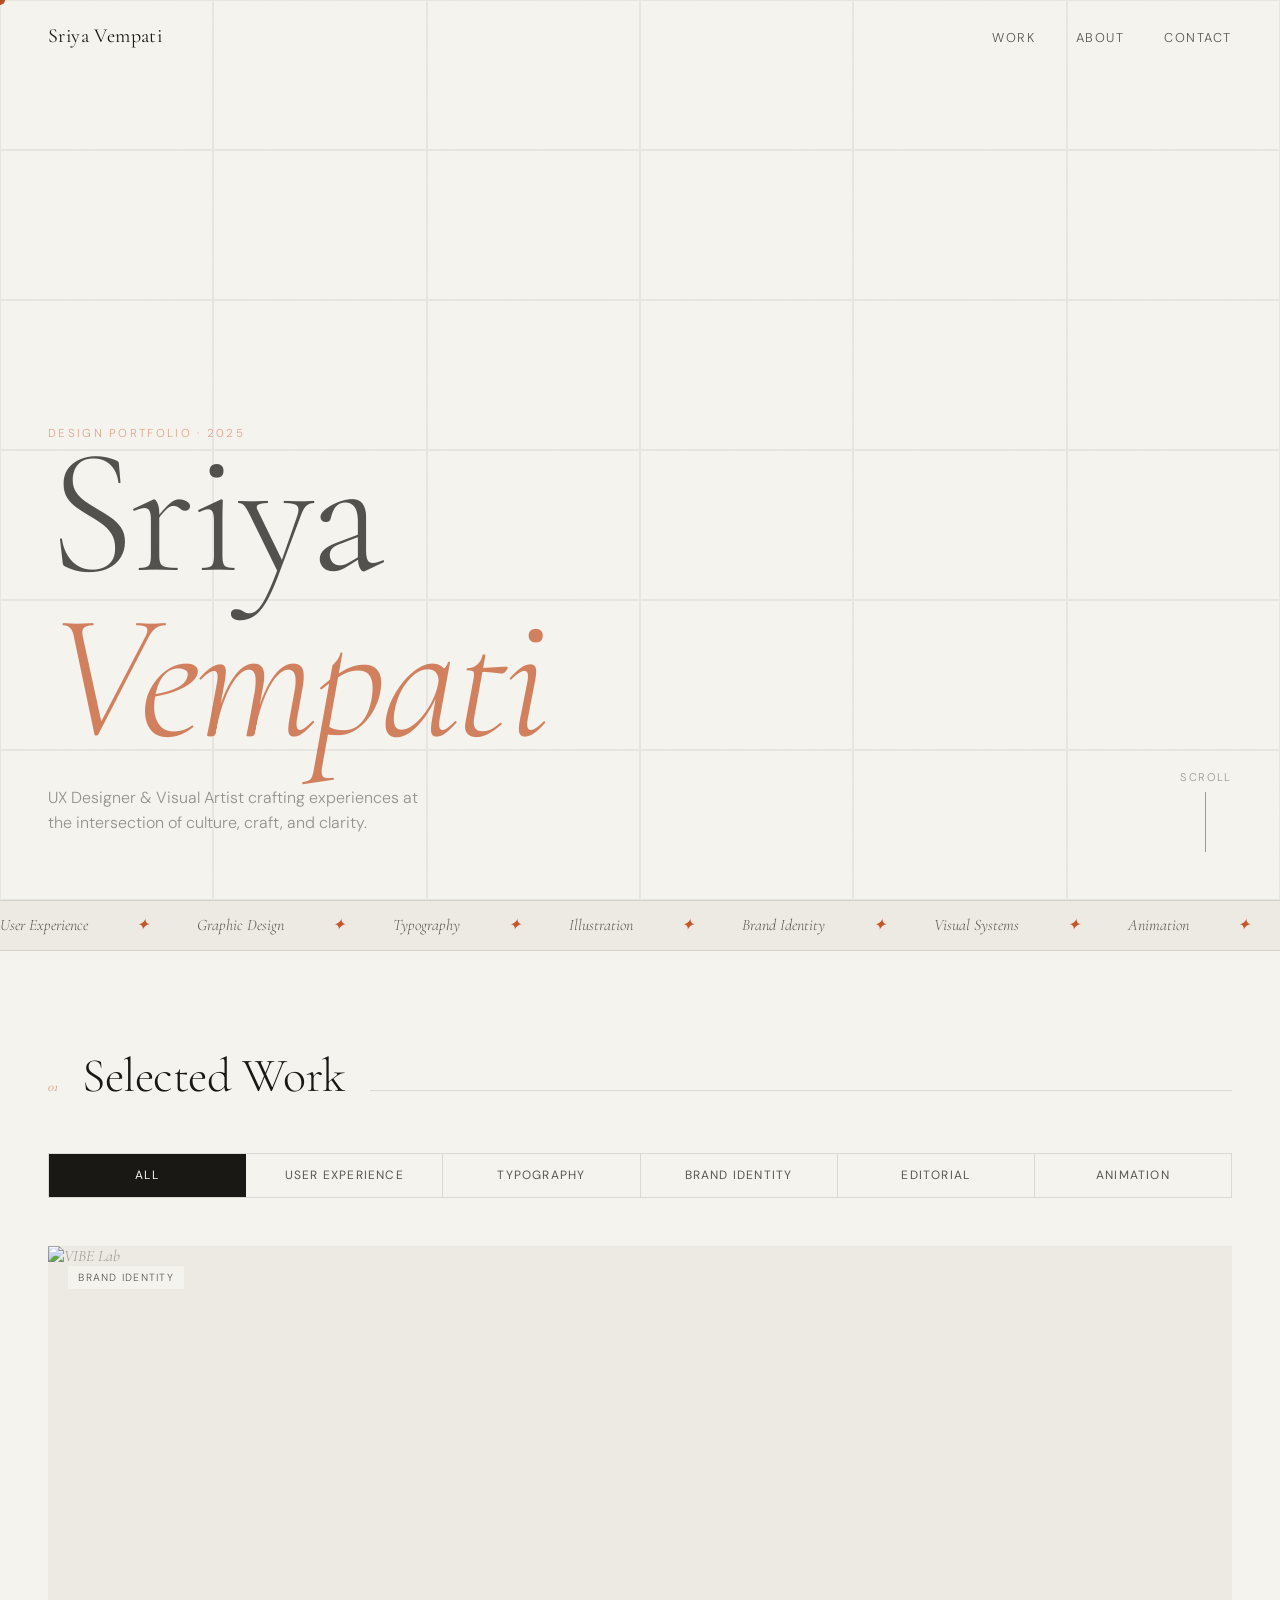
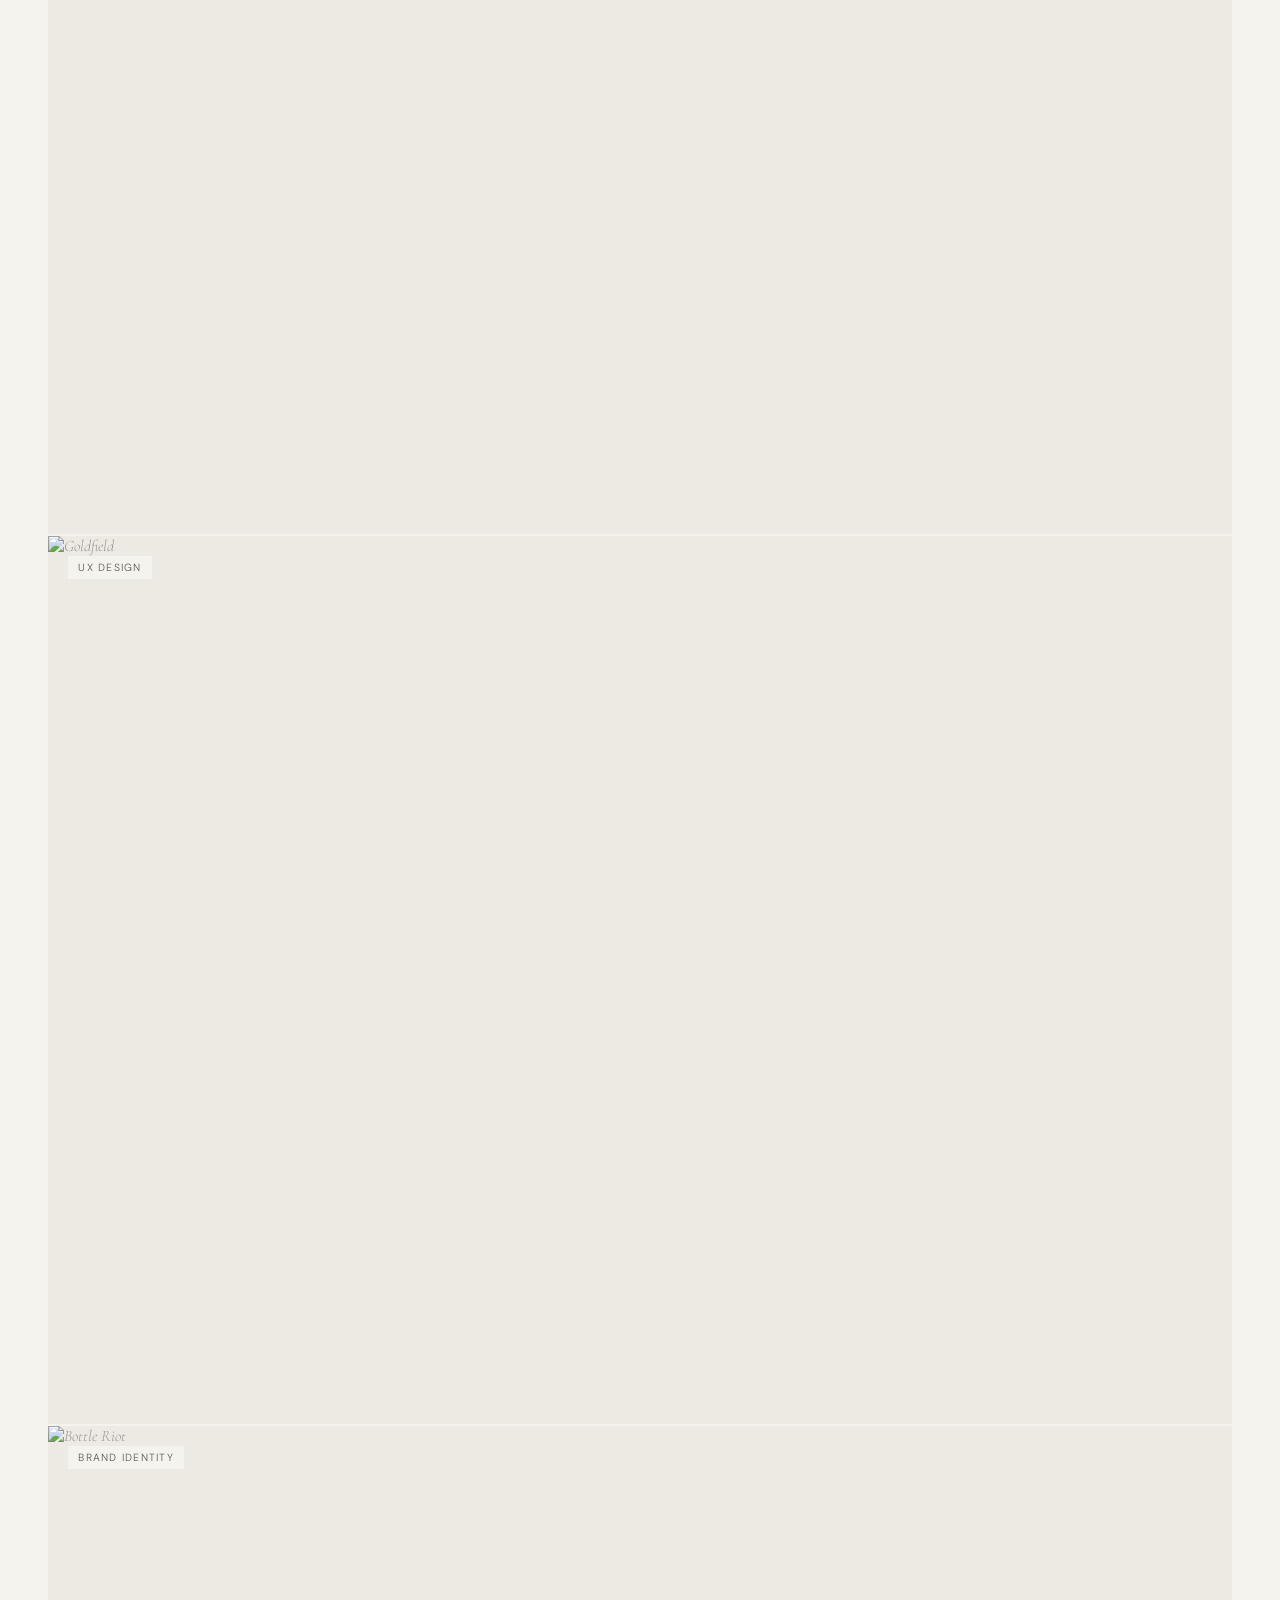
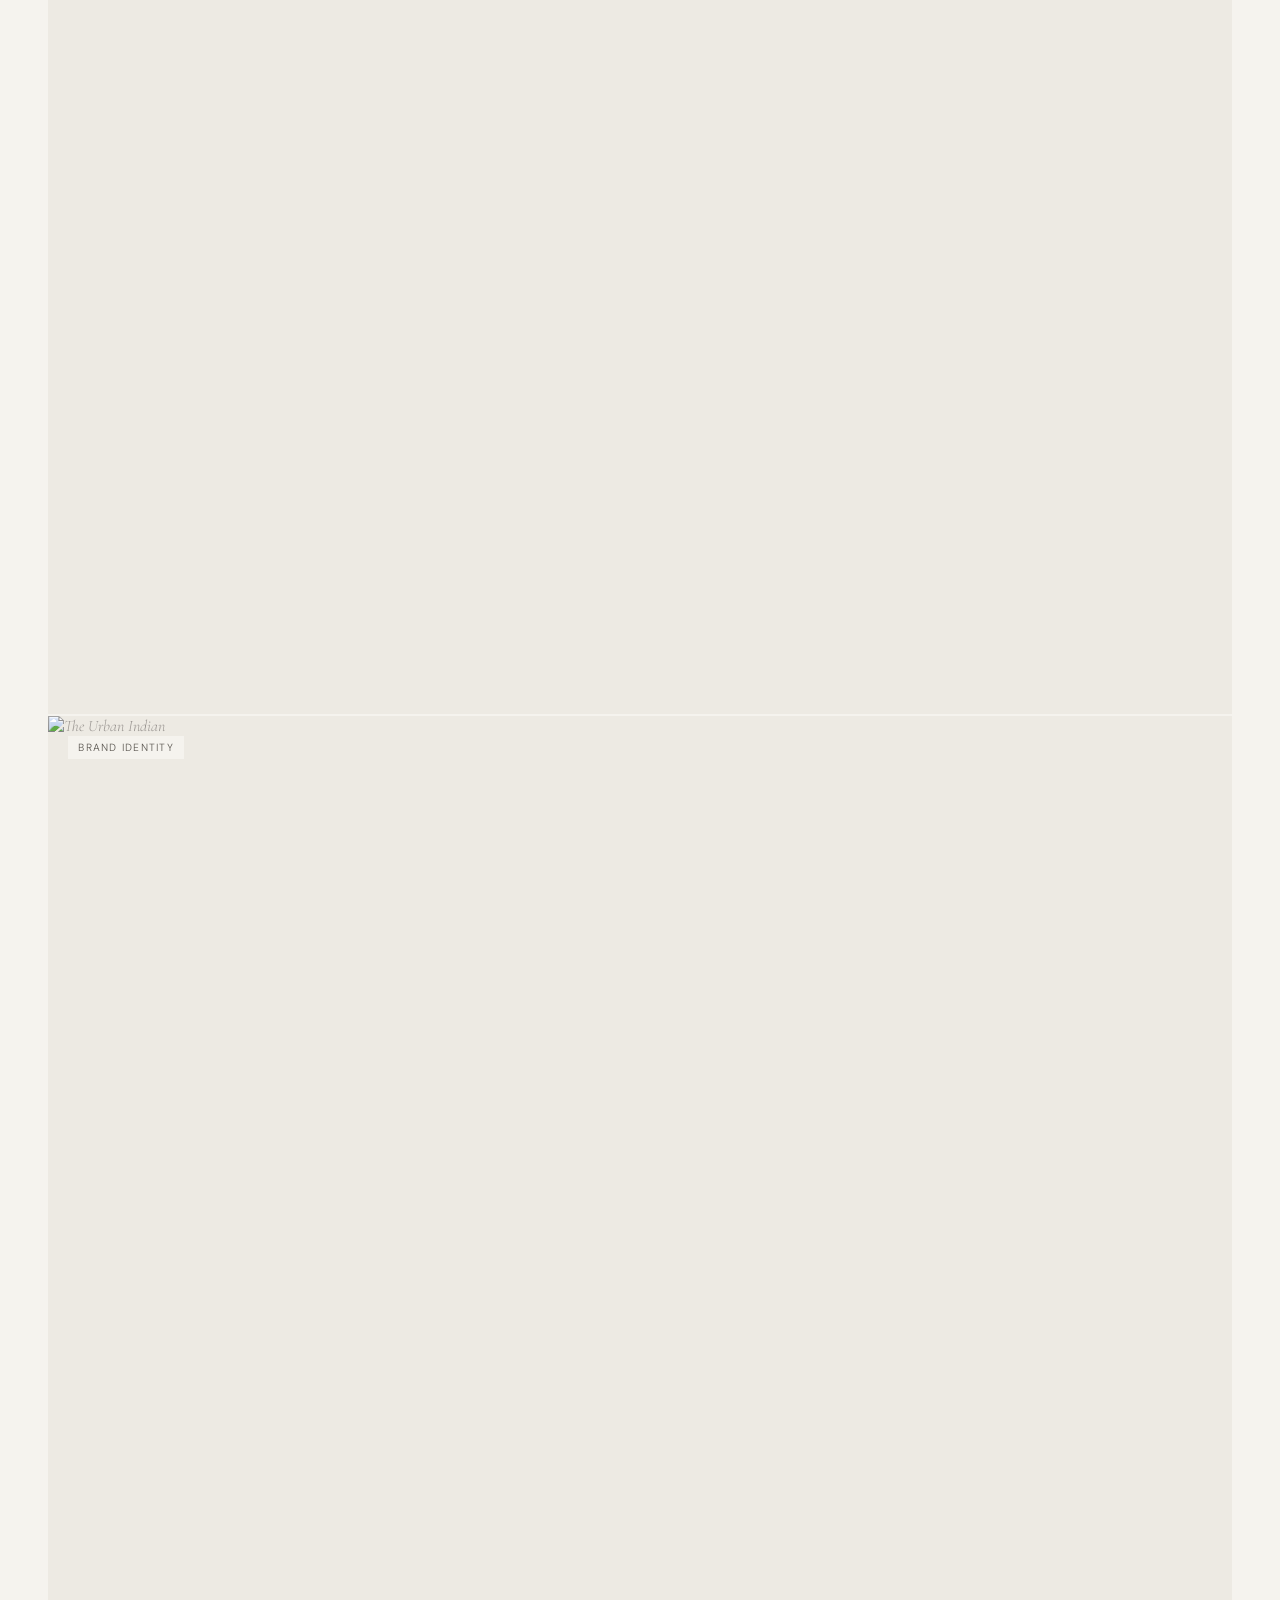
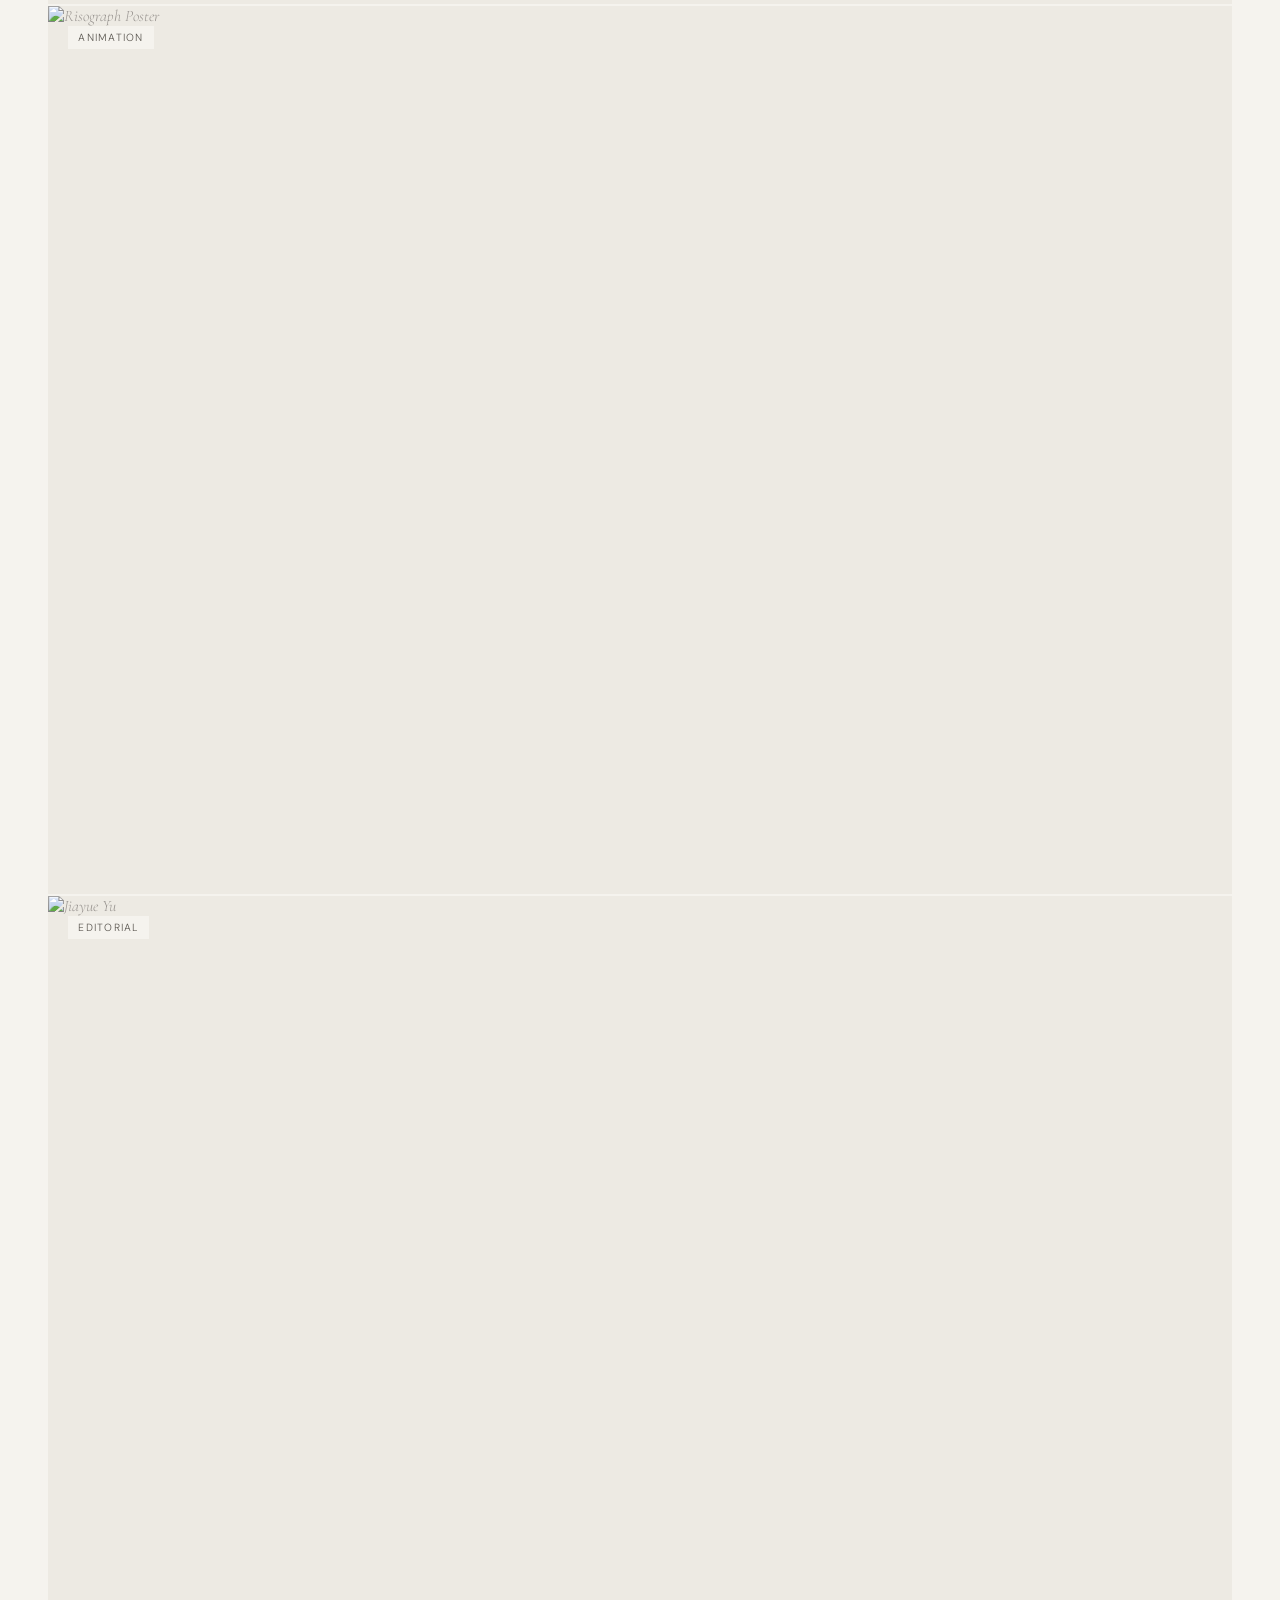
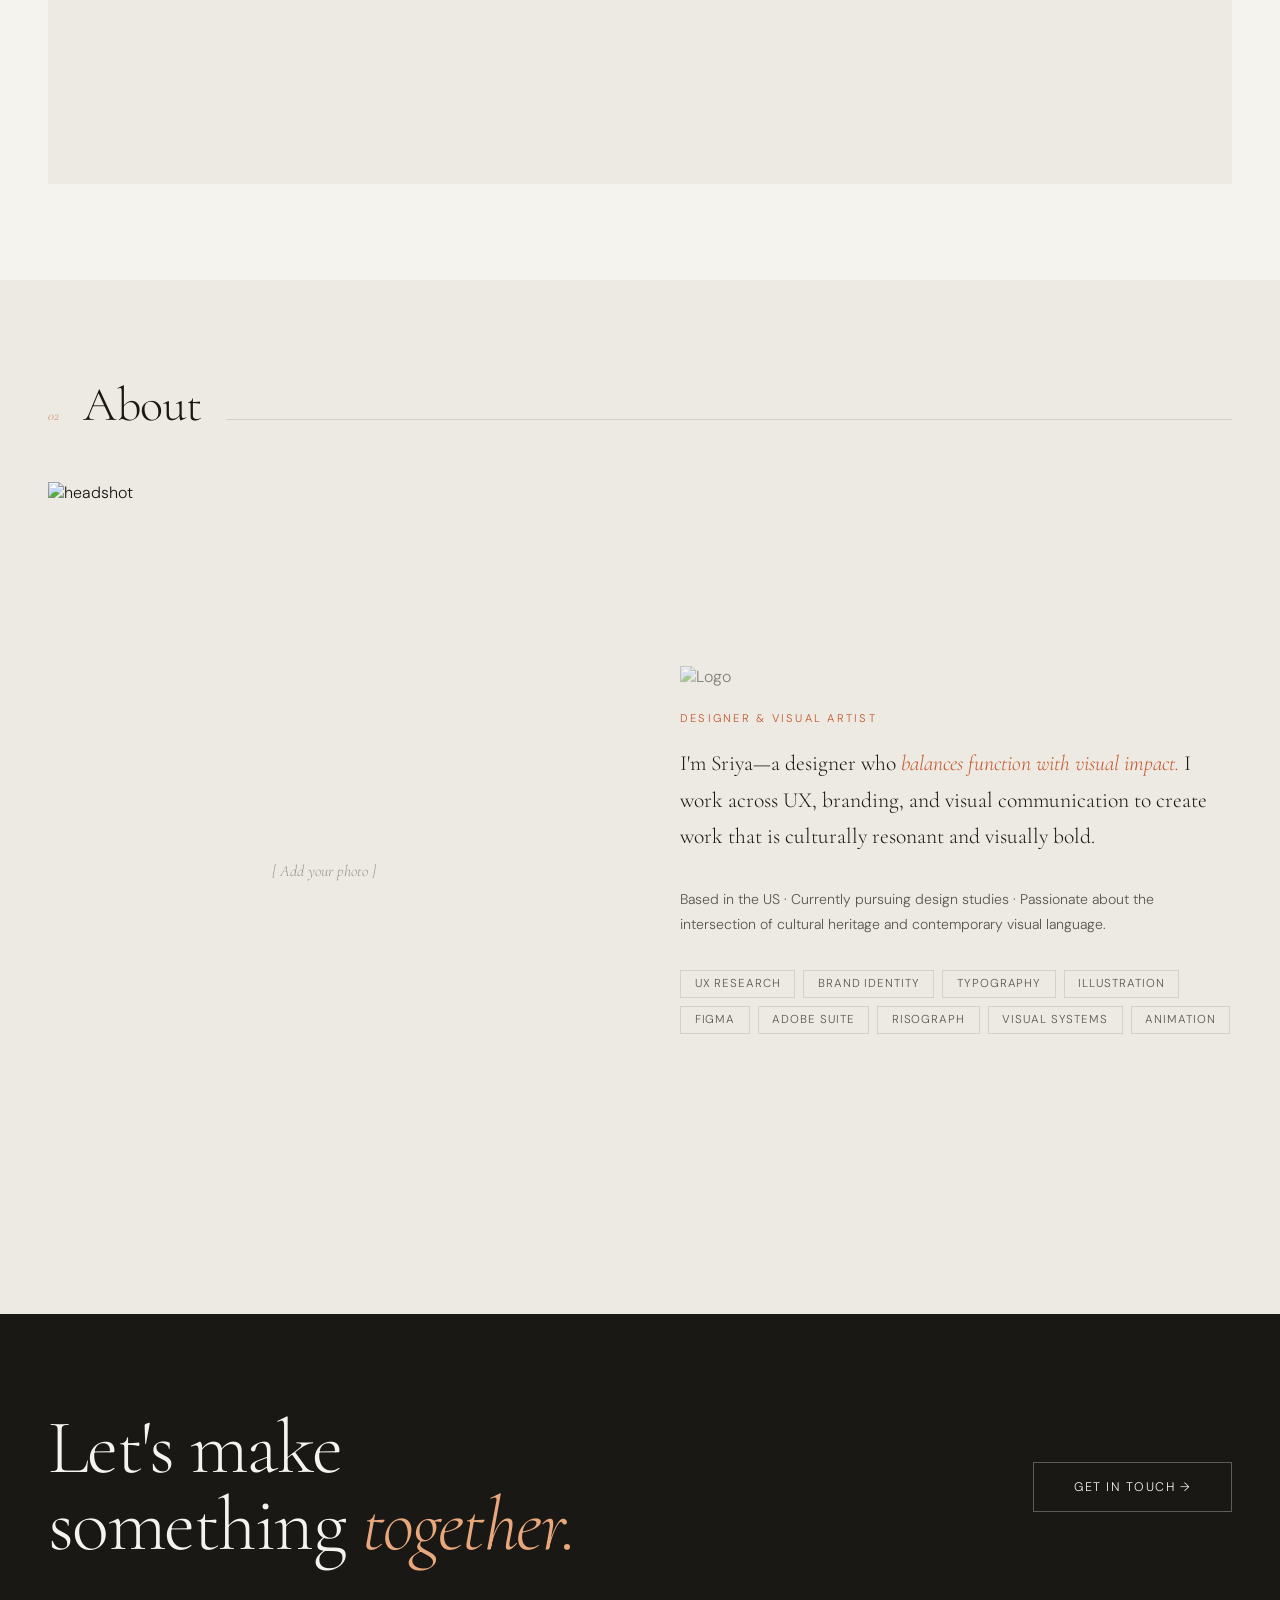
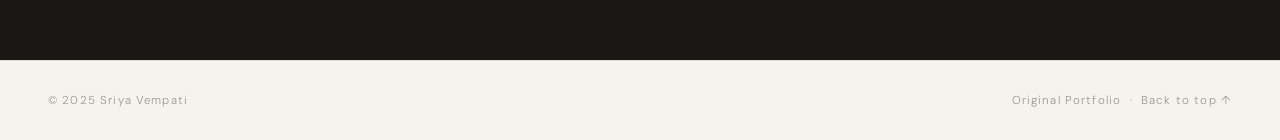
==== commit 986d2c90: "Add files via upload" ====
--- a/index.html
+++ b/index.html
@@ -1,6 +1,10 @@
 <!DOCTYPE html>
 <html lang="en">
 <head>
+<meta name="description" content="Sriya Vempati — UX Designer & Visual Artist">
+<meta property="og:title" content="Sriya Vempati — Design Portfolio">
+<meta property="og:description" content="UX Designer & Visual Artist crafting experiences at the intersection of culture, craft, and clarity.">
+<meta property="og:image" content="images/logo.png">
 <meta charset="UTF-8">
 <meta name="viewport" content="width=device-width, initial-scale=1.0">
 <title>Sriya Vempati — Design Portfolio</title>
@@ -9,6 +13,18 @@
 <link rel="stylesheet" href="sriya-vempati-portfolio.css">
 </head>
 <body>
+
+<!-- Grain filter — hidden SVG, no visual output -->
+<svg style="position:absolute;width:0;height:0" aria-hidden="true">
+  <defs>
+    <filter id="grain">
+      <feTurbulence type="fractalNoise" baseFrequency="0.65" numOctaves="3" stitchTiles="stitch"/>
+      <feColorMatrix type="saturate" values="0"/>
+      <feBlend in="SourceGraphic" mode="overlay" result="blend"/>
+      <feComposite in="blend" in2="SourceGraphic" operator="in"/>
+    </filter>
+  </defs>
+</svg>
 
 <div class="cursor" id="cursor"></div>
 
@@ -43,12 +59,15 @@
     <span>Illustration</span><span class="dot">✦</span>
     <span>Brand Identity</span><span class="dot">✦</span>
     <span>Visual Systems</span><span class="dot">✦</span>
+    <span>Animation</span><span class="dot">✦</span>
     <span>User Experience</span><span class="dot">✦</span>
     <span>Graphic Design</span><span class="dot">✦</span>
     <span>Typography</span><span class="dot">✦</span>
     <span>Illustration</span><span class="dot">✦</span>
     <span>Brand Identity</span><span class="dot">✦</span>
     <span>Visual Systems</span><span class="dot">✦</span>
+    <span>Animation</span><span class="dot">✦</span>
+
   </div>
 </div>
 
@@ -64,114 +83,130 @@
   <div class="filter-bar reveal" id="filterBar">
     <button class="filter-btn active" data-filter="all"><span>All</span></button>
     <button class="filter-btn" data-filter="ux"><span>User Experience</span></button>
-    <button class="filter-btn" data-filter="graphic"><span>Graphic Design</span></button>
     <button class="filter-btn" data-filter="typography"><span>Typography</span></button>
-    <button class="filter-btn" data-filter="illustration"><span>Illustration</span></button>
+    <button class="filter-btn" data-filter="brand-identity"><span>Brand Identity</span></button>
+    <button class="filter-btn" data-filter="editorial"><span>Editorial</span></button>
+    <button class="filter-btn" data-filter="animation"><span>Animation</span></button>
+
   </div>
 
   <!-- PROJECT GRID -->
   <div class="projects-grid" id="projectGrid">
 
+    <!-- VIBE Lab -->
+    <div class="project-card reveal" data-cat="brand-identity typography"data-project="vibe"
+      onclick="openModal('vibe')">
+      <div class="project-card-placeholder">
+        <img class="project-card-img" src="images/VIBE/logo copy.jpg" alt="VIBE Lab">
+      </div>
+      <span class="project-card-label">Brand Identity</span>
+      <div class="project-overlay">
+        <p class="project-tag">Brand Identity</p>
+        <h3 class="project-name">VIBE Lab</h3>
+        <p class="project-desc">A newsletter for Designers to connect. This project showcases the branding for this project.</p>
+        <!--<button class="project-arrow" onclick="openModal('vibe')">→</button>-->
+      </div>
+    </div>
+
     <!-- Goldsfield -->
-    <div class="project-card wide reveal" data-cat="ux" data-project="goldsfield">
+    <div class="project-card wide reveal" data-cat="ux" data-project="goldsfield" 
+       onclick="openModal('goldsfield')">
       <div class="project-card-placeholder">
-        <span>[ Add Goldsfield Hero Image ]</span>
+        <img class="project-card-img" src="images/gold/TITLE SLIDE.png" alt="Goldfield">
       </div>
       <span class="project-card-label">UX Design</span>
       <div class="project-overlay">
         <p class="project-tag">User Experience</p>
         <h3 class="project-name">Goldsfield Ghost Town</h3>
         <p class="project-desc">A full digital redesign of an Old West destination—balancing modern UX with historic character.</p>
-        <button class="project-arrow" onclick="openModal('goldsfield')">→</button>
+        <!--button class="project-arrow" onclick="openModal('goldsfield')">→</button-->
       </div>
     </div>
 
     <!-- Bottle Riot -->
-    <div class="project-card reveal" data-cat="graphic" data-project="bottleriot">
+    <div class="project-card reveal" data-cat="brand-identity" data-project="bottleriot"
+     onclick="openModal('bottleriot')">
       <div class="project-card-placeholder">
-        <span>[ Add Bottle Riot Image ]</span>
-      </div>
-      <span class="project-card-label">Graphic Design</span>
+        <img class="project-card-img" src="images/bottleriotcover.png" alt="Bottle Riot">
+      </div>
+      <span class="project-card-label">Brand Identity</span>
       <div class="project-overlay">
-        <p class="project-tag">Graphic Design · Brand Identity</p>
+        <p class="project-tag">Brand Identity</p>
         <h3 class="project-name">Bottle Riot</h3>
-        <p class="project-desc">Honorable Mention — Graphis 2023. A bold rebrand for an Asheville wine bar and listening lounge.</p>
-        <button class="project-arrow" onclick="openModal('bottleriot')">→</button>
-      </div>
+        <p class="project-desc">A bold rebrand for an Asheville wine bar and listening lounge.</p>
+      </div>
+      <div class="project-card reveal" data-cat="brand-identity" data-project="bottleriot">
+  <div class="project-card-placeholder">
+    <img class="project-card-img" src="images/bottleriotcover.png" alt="Bottle Riot">
+  </div>
+
+  <!-- existing label — top left, stays exactly as is -->
+  <span class="project-card-label">Brand Identity</span>
+
+  <!-- award badge — top right, mirrors the label -->
+  <div class="award-badge">
+    <span class="award-badge-title">Graphis 2023</span>
+    <span class="award-badge-sub">Honorable Mention</span>
+  </div>
+
+  <!-- existing overlay — stays exactly as is -->
+  <div class="project-overlay">
+    <p class="project-tag">Brand Identity</p>
+    <h3 class="project-name">Bottle Riot</h3>
+    <p class="project-desc">Honorable Mention — Graphis 2023. A bold rebrand for an Asheville wine bar and listening lounge.</p>
+    <button class="project-arrow" onclick="openModal('bottleriot')">→</button>
+  </div>
+</div>
     </div>
 
     <!-- Urban Indian -->
-    <div class="project-card reveal" data-cat="graphic" data-project="urbanindian">
+    <div class="project-card reveal" data-cat="brand-identity" data-project="urbanindian"
+      onclick="openModal('urbanindian')">
       <div class="project-card-placeholder">
-        <span>[ Add Urban Indian Image ]</span>
-      </div>
-      <span class="project-card-label">Graphic Design</span>
+        <img class="project-card-img" src="images/tuicover.png" alt="The Urban Indian">
+      </div>
+      <span class="project-card-label">Brand Identity</span>
       <div class="project-overlay">
-        <p class="project-tag">Graphic Design · Brand Identity</p>
+        <p class="project-tag">Brand Identity</p>
         <h3 class="project-name">The Urban Indian</h3>
         <p class="project-desc">A contemporary fashion label fusing traditional Indian aesthetics with modern streetwear.</p>
-        <button class="project-arrow" onclick="openModal('urbanindian')">→</button>
-      </div>
-    </div>
-
-    <!-- Sconehenge -->
-    <div class="project-card reveal" data-cat="illustration" data-project="sconehenge">
+        <!--button class="project-arrow" onclick="openModal('urbanindian')">→</button-->
+      </div>
+    </div>
+
+    <!-- Work / Risograph -->
+    <div class="project-card reveal" data-cat="animation" data-project="work"
+      onclick="openModal('work')">
       <div class="project-card-placeholder">
-        <span>[ Add Sconehenge Image ]</span>
-      </div>
-      <span class="project-card-label">Illustration</span>
+        <img class="project-card-img" src="images/work poster.png" alt="Risograph Poster">
+      </div>
+      <span class="project-card-label">Animation</span>
       <div class="project-overlay">
-        <p class="project-tag">Illustration</p>
-        <h3 class="project-name">Sconehenge</h3>
-        <p class="project-desc">Add your project description here.</p>
-        <button class="project-arrow" onclick="openModal('sconehenge')">→</button>
-      </div>
-    </div>
-
-    <!-- Bath & Body Works -->
-    <div class="project-card reveal" data-cat="graphic" data-project="bbw">
-      <div class="project-card-placeholder">
-        <span>[ Add Bath &amp; Body Works Image ]</span>
-      </div>
-      <span class="project-card-label">Graphic Design</span>
-      <div class="project-overlay">
-        <p class="project-tag">Graphic Design · Packaging</p>
-        <h3 class="project-name">Bath &amp; Body Works Summer Line</h3>
-        <p class="project-desc">Add your project description here.</p>
-        <button class="project-arrow" onclick="openModal('bbw')">→</button>
-      </div>
-    </div>
-
-    <!-- Work / Risograph -->
-    <div class="project-card reveal" data-cat="typography" data-project="work">
-      <div class="project-card-placeholder">
-        <span>[ Add Risograph Poster Image ]</span>
-      </div>
-      <span class="project-card-label">Typography</span>
-      <div class="project-overlay">
-        <p class="project-tag">Typography · Print</p>
+        <p class="project-tag">Animation · Print</p>
         <h3 class="project-name">Work — Risograph</h3>
         <p class="project-desc">A poster and animation created with a risograph, referencing Corita's 10 Rules.</p>
-        <button class="project-arrow" onclick="openModal('work')">→</button>
-      </div>
-    </div>
-
-    <!-- Placeholder slot for new project -->
-    <div class="project-card reveal" data-cat="illustration" data-project="new">
-      <div class="project-card-placeholder" style="flex-direction:column;gap:0.5rem;">
-        <span style="font-size:2rem;opacity:0.3;">+</span>
-        <span>Add New Project</span>
-      </div>
+        <!--button class="project-arrow" onclick="openModal('work')">→</button-->
+      </div>
+    </div>
+
+    <!-- Jiayue Yu -->
+    <div class="project-card reveal" data-cat="editorial typography"data-project="ai"
+      onclick="openModal('ai')">
+      <div class="project-card-placeholder">
+        <img class="project-card-img" src="images/Jiayue Yu/jiyayu mockup1.png" alt="Jiayue Yu">
+      </div>
+      <span class="project-card-label">Editorial</span>
       <div class="project-overlay">
-        <p class="project-tag">Illustration</p>
-        <h3 class="project-name">New Project</h3>
-        <p class="project-desc">Click to add a new project.</p>
-        <button class="project-arrow" onclick="openModal('new')">→</button>
-      </div>
-    </div>
-
-  </div>
-</section>
+        <p class="project-tag">Editorial Design · Typography</p>
+        <h3 class="project-name">Jiayue Yu</h3>
+        <p class="project-desc">An editorial publication exploring what it means for a short story to be authored by an AI.</p>
+        <!--button class="project-arrow" onclick="openModal('ai')">→</button-->
+      </div>
+    </div>
+
+  </div><!-- /projects-grid -->
+</section><!-- /work -->
+
 
 <!-- ABOUT -->
 <section id="about" style="background:var(--bg2);">
@@ -182,12 +217,15 @@
   </div>
   <div class="about-section">
     <div class="about-visual reveal">
+      <img src="images/Vem.png" alt="headshot">
       <div class="about-visual-placeholder">[ Add your photo ]</div>
-      <div class="about-accent">S</div>
     </div>
     <div class="reveal">
+      <div class="about-logo">
+        <img src="images/logo.png" alt="Logo">
+      </div>
       <p class="about-label">Designer & Visual Artist</p>
-      <p class="about-bio">I'm Sriya—a designer who believes that <em>every pixel carries a point of view.</em> I work across UX, branding, and visual communication to create work that is culturally resonant and visually bold.</p>
+      <p class="about-bio">I'm Sriya—a designer who <em>balances function with visual impact.</em> I work across UX, branding, and visual communication to create work that is culturally resonant and visually bold.</p>
       <p class="about-detail">Based in the US · Currently pursuing design studies · Passionate about the intersection of cultural heritage and contemporary visual language.</p>
       <div class="skills-row">
         <span class="skill-tag">UX Research</span>
@@ -198,6 +236,8 @@
         <span class="skill-tag">Adobe Suite</span>
         <span class="skill-tag">Risograph</span>
         <span class="skill-tag">Visual Systems</span>
+        <span class="skill-tag">Animation</span>
+
       </div>
     </div>
   </div>
@@ -209,7 +249,7 @@
     <p class="contact-big">Let's make<br>something <em>together.</em></p>
   </div>
   <div class="reveal">
-    <a href="mailto:sreesriyavempati@gmail.com" class="contact-link">Get in Touch →</a>
+    <a href="mailto:sreesriya.vempati@gmail.com" class="contact-link">Get in Touch →</a>
   </div>
 </div>
 
@@ -231,7 +271,12 @@
   </div>
 </div>
 
-<!-- MODAL TEMPLATES (hidden) -->
+
+<!-- ============================================================
+     MODAL TEMPLATES
+     ============================================================ -->
+
+<!-- ── GOLDSFIELD ── -->
 <template id="tpl-goldsfield">
   <div class="modal-header">
     <p class="modal-eyebrow">User Experience · 2025</p>
@@ -239,25 +284,44 @@
     <p class="modal-subtitle">Website Redesign — UX/UI</p>
   </div>
   <div class="modal-body">
-    <div class="modal-image-placeholder">[ Add Goldsfield hero image — paste URL in img tag below ]</div>
     <p class="modal-section-head">Project Outline</p>
     <p class="modal-text">The Goldfield Ghost Town redesign was a focused effort to modernize the site's digital presence while preserving the town's historic character. The brief prioritized three outcomes: make trip-planning fast and intuitive, strengthen the site's visual identity so it reads like a destination, and deliver a responsive, accessible experience for visitors on mobile and desktop.</p>
+    
     <p class="modal-section-head">Research &amp; Discovery</p>
     <p class="modal-text">The discovery phase established problems to solve and opportunities to amplify. We performed a content and IA audit, identifying duplicated pages, missing hierarchies, and unclear navigation. We then conducted a card-sorting exercise with potential users from diverse backgrounds—revealing that Camp Ground, Attractions, and Group Activities were naturally grouped together. A competitive Brand Matrix gave us context about Goldfield's position in the activity-center space.</p>
     <div class="modal-image-grid">
-      <div class="placeholder">[ Add research/personas image ]</div>
-      <div class="placeholder">[ Add card sort or IA diagram ]</div>
-    </div>
+      <img src="images/gold/Persona 1.png" alt="Persona 1">
+      <img src="images/gold/Persona 2.png" alt="Persona 2">
+      <!--<div class="placeholder">[ Add research/personas image ]</div>
+      <div class="placeholder">[ Add card sort or IA diagram ]</div>-->
+    </div>
+    <img src="images/gold/IA abstraction.png" alt="IA">
     <p class="modal-section-head">Design System</p>
     <p class="modal-text">The visual system leans on an earthy palette, layered textures, and type choices that nod to vintage Western signage—applied with modern typographic hierarchy and generous spacing. Component work included a responsive hero module with strong CTAs, an events calendar that prioritizes upcoming dates, modular attraction pages, and a compact ticketing summary that reduces friction.</p>
     <div class="modal-image-grid">
-      <div class="placeholder">[ Add UI mockup image ]</div>
-      <div class="placeholder">[ Add style guide or components ]</div>
-    </div>
+      <!--<div class="placeholder">[ Add UI mockup image ]</div>
+      <div class="placeholder">[ Add style guide or components ]</div>-->
+    </div>
+    <div class="slideshow" id="goldsfieldSlideshow">
+      <img class="slide active" src="images/gold/TITLE SLIDE.png" alt="Title">
+      <img class="slide" src="images/gold/ORIGINAL ISSUES.png" alt="Original Issues">
+      <img class="slide" src="images/gold/VISION STATEMENT.png" alt="Vision Statement">
+      <img class="slide" src="images/gold/HOMEPAGE MIDFIDS1.png" alt="Homepage Midfids 1">
+      <img class="slide" src="images/gold/HOMEPAGE MIDFIDS.png" alt="Homepage Midfids">
+      <img class="slide" src="images/gold/ELEMENT COLLAGE.png" alt="Element Collage">
+      <img class="slide" src="images/gold/HOMEPAGE MOCKUP1.jpg" alt="Homepage Mockup 1">
+      <img class="slide" src="images/gold/HOMEPAGE MOCKUP.png" alt="Homepage Mockup">
+      <img class="slide" src="images/gold/LINKS.png" alt="Links">
+      <button class="slide-btn prev">‹</button>
+      <button class="slide-btn next">›</button>
+    </div>
+    <div class="modal-image-grid"></div>
+    <img src>
     <a class="modal-link" href="https://www.figma.com/proto/eGUdyVUvu0KW5XrQGBx5IC/Untitled?node-id=2012-793&p=f&t=cxhqM2o90Qsh5JH5-1&scaling=scale-down&content-scaling=fixed&page-id=2012%3A568" target="_blank">View Figma Prototype →</a>
   </div>
 </template>
 
+<!-- ── BOTTLE RIOT ── -->
 <template id="tpl-bottleriot">
   <div class="modal-header">
     <p class="modal-eyebrow">Graphic Design · Brand Identity · 2025</p>
@@ -265,21 +329,29 @@
     <p class="modal-subtitle">Honorable Mention — Graphis 2023</p>
   </div>
   <div class="modal-body">
-    <img src="images/bottleriot1.png" alt="Bottle Riot Hero Image">
+    <img src="images/bottleriot1.png" alt="Bottle Riot Brand Board">
+    <img src="images/bottleriot2.png" alt="Bottle Riot Brand Board">
     <p class="modal-section-head">Project Outline</p>
     <p class="modal-text">A complete rebrand of Bottle Riot, a bar and wine shop in Asheville known for its eclectic character and vibrant community. The challenge was to create a visual system that communicated the brand's rebellious, creative spirit while feeling refined enough to represent its curated wine selection and lively social atmosphere.</p>
     <p class="modal-section-head">Research</p>
     <p class="modal-text">The research phase began with an audit of existing brand assets. I studied the local market and other independent wine bars, focusing on how design signals atmosphere, price point, and community values. Bottle Riot occupied a gap: many competitors leaned too polished or too casual, leaving space for a brand that could be bold and rebellious while still maintaining sophistication.</p>
     <p class="modal-section-head">Design Direction</p>
-    <p class="modal-text">Mood boards explored bright, contrasting color palettes conveying energy and type treatments combining boldness with legibility. Logo explorations played with layered typography, sharp edges, and dynamic arrangements. Supporting brand elements—textures, patterns, graphic treatments—evoked the raw energy of a gathering space celebrating individuality and community.</p>
-    <div class="modal-image-grid">
-      <div class="placeholder">[ Add brand board image ]</div>
-      <div class="placeholder">[ Add logo close-up image ]</div>
+    <p class="modal-text">Mood boards explored bright, contrasting color palettes conveying energy and type treatments combining boldness with legibility. Logo explorations played with layered typography, sharp edges, and dynamic arrangements. Supporting brand elements evoked the raw energy of a gathering space celebrating individuality and community.</p>
+    <div class="modal-image-grid-br">
+      <div class="img-stationary">
+        <img src="images/BottleRiotStationary.jpg" alt="Stationary">
+        <!--<div class="overlay"></div>-->
+      </div>
+      <div class="img-logo">
+        <img src="images/bottleriotlogo.png" alt="Logo">
+        <div class="overlay"></div>
+      </div>
     </div>
     <a class="modal-link" href="https://www.bottleriot.com/" target="_blank">Visit Bottle Riot →</a>
   </div>
 </template>
 
+<!-- ── URBAN INDIAN ── -->
 <template id="tpl-urbanindian">
   <div class="modal-header">
     <p class="modal-eyebrow">Graphic Design · Brand Identity · 2025</p>
@@ -287,159 +359,396 @@
     <p class="modal-subtitle">Full Brand Identity System</p>
   </div>
   <div class="modal-body">
-    <div class="modal-image-placeholder">[ Add Urban Indian hero image ]</div>
+    <img src="images/tuihero.png" alt="The Urban Indian hero">
     <p class="modal-section-head">Project Outline</p>
     <p class="modal-text">A full brand identity redesign for The Urban Indian, a contemporary fashion label blending traditional Indian aesthetics with modern streetwear. The goal was to design a brand system that celebrated cultural heritage while feeling bold, versatile, and relevant to a global urban audience. Deliverables included three brand boards with at least seven applications of the branding.</p>
     <p class="modal-section-head">Research &amp; Discovery</p>
-    <p class="modal-text">The research began with an audit of fashion and lifestyle brands that fuse culture with modernity—many leaned too minimalist (losing cultural depth) or too traditional (lacking contemporary appeal). I studied Indian textiles, block-printing motifs, and multilingual typographic traditions. From this, I defined three key design principles: Cultural authenticity, Modern accessibility, and Scalable adaptability.</p>
-    <div class="modal-image-grid">
-      <div class="placeholder">[ Add brand board 1 ]</div>
-      <div class="placeholder">[ Add brand board 2 ]</div>
-    </div>
-    <div class="modal-add-img">
-      [ Add additional brand board images here — paste into the modal-image-grid above ]
-    </div>
+    <p class="modal-text">The research began with an audit of fashion and lifestyle brands that fuse culture with modernity. I studied Indian textiles, block-printing motifs, and multilingual typographic traditions. From this, I defined three key design principles: Cultural authenticity, Modern accessibility, and Scalable adaptability.</p>
+    
+    <img src="images/tui1.jpg" alt="Urban Indian board 1" style="margin-top: 2rem;">
+    <img src="images/tui2.jpg" alt="Urban Indian board 2" >
+    <img src="images/tui3.jpg" alt="Urban Indian board 3">
   </div>
 </template>
 
-<template id="tpl-sconehenge">
-  <div class="modal-header">
-    <p class="modal-eyebrow">Illustration · 2025</p>
-    <h2 class="modal-title">Sconehenge</h2>
-    <p class="modal-subtitle">[ Add subtitle / medium ]</p>
-  </div>
-  <div class="modal-body">
-    <div class="modal-image-placeholder">[ Add Sconehenge hero image ]</div>
-    <p class="modal-section-head">Project Outline</p>
-    <p class="modal-text">[ Add your project description here. Describe the concept, process, and what you created. ]</p>
-    <p class="modal-section-head">Process</p>
-    <p class="modal-text">[ Add your process notes, sketches description, tools used, etc. ]</p>
-    <div class="modal-image-grid">
-      <div class="placeholder">[ Add process image ]</div>
-      <div class="placeholder">[ Add final image ]</div>
-    </div>
-  </div>
-</template>
-
-<template id="tpl-bbw">
-  <div class="modal-header">
-    <p class="modal-eyebrow">Graphic Design · Packaging · 2025</p>
-    <h2 class="modal-title">Bath &amp; Body Works Summer Line</h2>
-    <p class="modal-subtitle">[ Add subtitle / deliverables ]</p>
-  </div>
-  <div class="modal-body">
-    <div class="modal-image-placeholder">[ Add Bath &amp; Body Works hero image ]</div>
-    <p class="modal-section-head">Project Outline</p>
-    <p class="modal-text">[ Add your project description here — the brief, scope, and what the project involved. ]</p>
-    <p class="modal-section-head">Design Direction</p>
-    <p class="modal-text">[ Add your design process, color choices, typography, and concept development. ]</p>
-    <div class="modal-image-grid">
-      <div class="placeholder">[ Add image 1 ]</div>
-      <div class="placeholder">[ Add image 2 ]</div>
-    </div>
-  </div>
-</template>
-
+<!-- ── WORK / RISOGRAPH ── -->
 <template id="tpl-work">
   <div class="modal-header">
-    <p class="modal-eyebrow">Typography · Print · 2025</p>
+    <p class="modal-eyebrow">Animation · Print · 2025</p>
     <h2 class="modal-title">Work — Risograph</h2>
     <p class="modal-subtitle">Poster &amp; Animation</p>
   </div>
   <div class="modal-body">
-    <div class="modal-image-placeholder">[ Add risograph poster image ]</div>
+    <img src="images/work poster.png" alt="Risograph Poster">
     <p class="modal-section-head">Project Outline</p>
-    <p class="modal-text">This poster and animation were created using a risograph. To complete this project, I learned many new Photoshop strategies and features, and how to use the risograph. The animation itself is a reference to the 7th Rule in Corita's 10 Rules.</p>
+    <p class="modal-text">The goal of this project was to create a risograph poster and animation while working within a set of predetermined constraints. A key requirement was limiting the design to only two colors selected from an eight-color risograph palette. Inspired by the 7th rule from Corita Kent's Ten Rules, the project explores the idea that consistent effort and repetition eventually lead to meaningful outcomes.</p>
+    <p class="modal-section-head">Design Direction</p>
+    <p class="modal-text">The final design uses simple circular forms that gradually gather and organize into a unified composition. This progression acts as a visual representation of Corita Kent's message, showing how small actions accumulate into something larger over time. The limited two-color palette became an integral part of the design, creating strong visual cohesion while highlighting the layered textures and imperfections characteristic of risograph printing.</p>
     <p class="modal-section-head">Process</p>
-    <p class="modal-text">[ Add notes on your risograph process, color separations, printing decisions, and what the 7th Rule means to your work. ]</p>
+    <p class="modal-text">This project introduced me to several new Photoshop techniques and workflows. The animation was first created in Adobe After Effects, where I developed the movement and timing of the circular forms. Individual frames were then arranged in Photoshop and separated into two color channels to prepare them for risograph printing. Through this process, I learned how digital motion design can be translated into a physical print medium while maintaining consistency across both formats.</p>
+    <video class="modal-video" src="images/work.mp4" autoplay loop muted playsinline></video>
+    <img src="images/work animation.png">
+    </div>
+    <a class="modal-link" href="https://www.corita.org/tenrules" target="_blank">Corita's 10 Rules →</a>
+  </div>
+</template>
+
+<!-- ── JIAYUE YU (book viewer) ── -->
+<template id="tpl-ai">
+  <div class="modal-header">
+    <p class="modal-eyebrow">Editorial · 2022</p>
+    <h2 class="modal-title">Jiayue Yu</h2>
+    <p class="modal-subtitle">Editorial Publication</p>
+  </div>
+  <div class="modal-body">
+    <p class="modal-section-head">Project Outline</p>
+    <p class="modal-text">This editorial project is a visual artist feature focused on Jiayue Yu, a multidisciplinary artist working across photography, 3D rendering, and video. It is a three spread magazine feature. We are challenged to create something beyond our previous design skill.</p>
+    <p class="modal-section-head">Reaserch</p>
+    <p class="modal-text">Research began with studying Jiayue Yu’s projects, artist statements, and published interviews to understand her core themes: fatigue, desire, uncertainty, and how they appear in everyday urban and social spaces. Her work often blends constructed imagery with real environments, creating a tension between reality and simulation.
+I analyzed her series-based structure (such as In Retrospect and Worn Out Joy) to understand how she builds narrative across bodies of work. This informed the editorial pacing—alternating between dense written sections and full-bleed imagery to reflect her layered, reflective approach.
+Sketches and layout tests focused on hierarchy, readability, and rhythm between image and text. I explored how spacing and repetition could mirror her conceptual focus on repetition, memory, and emotional residue.</p>
+    <p class="modal-section-head">Deisgn Direction</p>
+    <p class="modal-text">The design is minimal and editorial, using black text with blue accents for quotes and highlights. The title page features her name repeated in a soft blue gradient to reflect themes of repetition and memory.
+The layout is split between text and imagery, allowing her work to remain central while supporting context stays clean and structured.</p>
+    <div class="bk-viewer" id="bkViewer">
+      <div class="bk-book-outer">
+        <div class="bk-shadow"></div>
+        <div class="bk-page-wrap" id="bkPageWrap">
+          <div class="bk-spread" id="bkSpread">
+            <div class="bk-pg-left"  id="bkPgLeft"></div>
+            <div class="bk-pg-right" id="bkPgRight"></div>
+            <div class="bk-spread-spine"></div>
+            <div class="bk-flip-panel bk-flip-left"  id="bkFlipL" style="display:none">
+              <div class="bk-fp-front"></div>
+              <div class="bk-fp-back"></div>
+            </div>
+            <div class="bk-flip-panel bk-flip-right" id="bkFlipR" style="display:none">
+              <div class="bk-fp-front"></div>
+              <div class="bk-fp-back"></div>
+            </div>
+          </div>
+        </div>
+      </div>
+      <div class="bk-nav-row">
+        <button class="bk-nav-btn" id="bkPrev" aria-label="Previous page" disabled>&#8249;</button>
+        <div class="bk-pips" id="bkPips"></div>
+        <button class="bk-nav-btn" id="bkNext" aria-label="Next page">&#8250;</button>
+      </div>
+      <span class="bk-page-lbl" id="bkLbl">Spread 1</span>
+    </div>
+        <div class="modal-image-grid">
+    <img src="images/Jiayue Yu/zoom1.png">
+    <img src="images/Jiayue Yu/zoom2.png">
+    </div>
+  </div>
+</template>
+
+<!-- ── VIBE LAB ── -->
+<template id="tpl-vibe">
+  <div class="modal-header">
+    <p class="modal-eyebrow">Brand Identity · 2025</p>
+    <h2 class="modal-title">VIBE Lab</h2>
+    <p class="modal-subtitle">Brand Identity System</p>
+  </div>
+  <div class="modal-body">
+    <img src="images/VIBE/vibe.jpg" alt="vibe">
+    <p class="modal-section-head">Project goals</p>
+    <p class="modal-text">The goal of Vibe Lab’s brand identity was to create a visual and emotional system that supports emerging creatives. The intention was to design something that feels like a calm, supportive entry point into the design world. The brand needed to communicate encouragement and softness while still feeling credible enough to host resources such as job opportunities, references, and design insights. Another major goal was to build a system that could scale across editorial content in the form of newsletters, social media posts and magazines.
+.</p>
+     <p class="modal-section-head">Research</p>
+    <p class="modal-text">The research focused on how creative communities and design-focused social spaces currently operate, and where they often create pressure instead of support. Many existing platforms rely on highly polished, dense, or trend-driven visuals that can unintentionally reinforce comparison and burnout. This led to reframing Vibe Lab as more of an emotional and creative environment rather than a traditional brand system. Inspiration was pulled from editorial design, zines, and collage-based layouts, where layering, imperfection, and variation create warmth and authenticity while still maintaining a sense of structure.</p>
+         <p class="modal-section-head">Design direction</p>
+    <p class="modal-text">The final design direction is built around a flexible collage system that prioritizes variation within consistency. Instead of fixed templates, layouts adapt depending on content, while cohesion is maintained through recurring visual elements like a pastel palette derived from the logo and soft paper textures that add tactility and warmth. Typography is intentionally restrained to support clarity and emotional ease, allowing composition and imagery to lead. The overall system reflects the core idea of Vibe Lab: creativity is fluid, personal, and evolving, and the identity should feel the same way.</p>
+         <p class="modal-section-head">First Instagram Post:</p>
     <div class="modal-image-grid">
-      <div class="placeholder">[ Add poster close-up ]</div>
-      <div class="placeholder">[ Add animation still ]</div>
-    </div>
-    <a class="modal-link" href="https://www.corita.org/tenrules" target="_blank">Corita's 10 Rules →</a>
+      <img src="images/VIBE/post_oct_22-11 copy.jpg" >
+      <img src="images/VIBE/post_oct_22-12 copy.jpg" >
+      <img src="images/VIBE/post_oct_22-13 copy.jpg" >
+      <img src="images/VIBE/post_oct_22-14 copy.jpg" >
+
+      
+    </div>
   </div>
 </template>
 
-<template id="tpl-new">
-  <div class="modal-header">
-    <p class="modal-eyebrow">[ Category ] · 2025</p>
-    <h2 class="modal-title">New Project</h2>
-    <p class="modal-subtitle">[ Add subtitle ]</p>
-  </div>
-  <div class="modal-body">
-    <div class="modal-image-placeholder">[ Add hero image ]</div>
-    <p class="modal-section-head">Project Outline</p>
-    <p class="modal-text">[ Add project description here. ]</p>
-    <div class="modal-image-grid">
-      <div class="placeholder">[ Image 1 ]</div>
-      <div class="placeholder">[ Image 2 ]</div>
-    </div>
-  </div>
-</template>
-
-
+
+<!-- ============================================================
+     SCRIPTS
+     ============================================================ -->
 <script>
-// Cursor
-const cursor = document.getElementById('cursor');
-document.addEventListener('mousemove', e => {
-  cursor.style.left = e.clientX + 'px';
-  cursor.style.top = e.clientY + 'px';
-});
-document.querySelectorAll('a, button, .project-card, .filter-btn, .skill-tag').forEach(el => {
-  el.addEventListener('mouseenter', () => cursor.classList.add('expand'));
-  el.addEventListener('mouseleave', () => cursor.classList.remove('expand'));
-});
-
-// Nav scroll
-const navbar = document.getElementById('navbar');
-window.addEventListener('scroll', () => {
-  navbar.classList.toggle('scrolled', window.scrollY > 60);
-});
-
-// Hero grid
+
+  // ── Cursor ──────────────────────────────────────────────────
+  const cursor = document.getElementById('cursor');
+  document.addEventListener('mousemove', e => {
+    cursor.style.left = e.clientX + 'px';
+    cursor.style.top  = e.clientY + 'px';
+  });
+  document.querySelectorAll('a, button, .project-card, .filter-btn, .skill-tag').forEach(el => {
+    el.addEventListener('mouseenter', () => cursor.classList.add('expand'));
+    el.addEventListener('mouseleave', () => cursor.classList.remove('expand'));
+  });
+
+  // ── Nav scroll ───────────────────────────────────────────────
+  const navbar = document.getElementById('navbar');
+  window.addEventListener('scroll', () => {
+    navbar.classList.toggle('scrolled', window.scrollY > 60);
+  });
+
+  // ── Hero grid ────────────────────────────────────────────────
 const heroBg = document.getElementById('heroBg');
 for (let i = 0; i < 36; i++) heroBg.appendChild(document.createElement('div'));
 
-// Reveal on scroll
-const observer = new IntersectionObserver((entries) => {
-  entries.forEach((e, i) => {
-    if (e.isIntersecting) {
-      setTimeout(() => e.target.classList.add('visible'), i * 60);
-      observer.unobserve(e.target);
-    }
-  });
-}, { threshold: 0.08 });
-document.querySelectorAll('.reveal').forEach(el => observer.observe(el));
-
-// Filter
-document.querySelectorAll('.filter-btn').forEach(btn => {
+// ── Hero scroll-linked typography ────────────────────────────
+const heroName = document.querySelector('.hero-name');
+const heroSub  = document.querySelector('.hero-sub');
+const heroEye  = document.querySelector('.hero-eyebrow');
+
+let currentScale   = 1;
+let currentOpacity = 1;
+let targetScale    = 1;
+let targetOpacity  = 1;
+let rafId;
+let currentYOffset = 0;
+let targetYOffset = 0;
+
+// Wait for the entry animation to finish before handing control to JS
+// The hero-name fadeup animation has a 0.5s delay + 1s duration = 1.5s total
+setTimeout(() => {
+  heroName.style.animation = 'none';   // ← stop CSS fighting JS
+  heroSub.style.animation  = 'none';
+  heroEye.style.animation  = 'none';
+  // Lock in fully visible state as the JS starting point
+  heroName.style.opacity = '1';
+  heroSub.style.opacity  = '1';
+  heroEye.style.opacity  = '1';
+}, 1600);
+
+function lerp(a, b, t) { return a + (b - a) * t; }
+
+function tickHero() {
+  currentScale   = lerp(currentScale,   targetScale,   0.08);
+  currentOpacity = lerp(currentOpacity, targetOpacity, 0.08);
+  currentYOffset = lerp(currentYOffset, targetYOffset, 0.08);
+
+  heroName.style.transform       = `scale(${currentScale})`;
+  heroName.style.transformOrigin = 'left bottom';
+  heroName.style.opacity         = currentOpacity;
+  heroSub.style.opacity          = currentOpacity * 0.85;
+  heroEye.style.opacity          = currentOpacity * 0.7;
+  heroEye.style.transform = `translateY(${-currentYOffset}px)`;
+
+  if (
+    Math.abs(currentScale   - targetScale)   > 0.001 ||
+    Math.abs(currentOpacity - targetOpacity) > 0.001
+  ) {
+    rafId = requestAnimationFrame(tickHero);
+  }
+}
+
+window.addEventListener('scroll', () => {
+  const hero     = document.querySelector('.hero');
+  const heroH    = hero.offsetHeight;
+  const progress = Math.min(window.scrollY / (heroH * 0.6), 1);
+
+  targetScale   = 1 + (progress * 1.18);
+  targetOpacity = 1 - (progress * 0.75);
+  targetYOffset = progress * 200;
+
+  cancelAnimationFrame(rafId);
+  rafId = requestAnimationFrame(tickHero);
+}, { passive: true });
+  // ── Scroll reveal ────────────────────────────────────────────
+  const observer = new IntersectionObserver((entries) => {
+    entries.forEach((e, i) => {
+      if (e.isIntersecting) {
+        setTimeout(() => e.target.classList.add('visible'), i * 60);
+        observer.unobserve(e.target);
+      }
+    });
+  }, { threshold: 0.08 });
+  document.querySelectorAll('.reveal').forEach(el => observer.observe(el));
+
+  // ── Filter ───────────────────────────────────────────────────
+  document.querySelectorAll('.filter-btn').forEach(btn => {
   btn.addEventListener('click', () => {
     document.querySelectorAll('.filter-btn').forEach(b => b.classList.remove('active'));
     btn.classList.add('active');
     const filter = btn.dataset.filter;
     document.querySelectorAll('.project-card').forEach(card => {
-      const show = filter === 'all' || card.dataset.cat === filter;
+      const cats = card.dataset.cat.split(' ');  // ← splits "brand-identity typography" into array
+      const show = filter === 'all' || cats.includes(filter);
       card.classList.toggle('hidden', !show);
     });
   });
 });
 
-// Modal
-function openModal(id) {
-  const tpl = document.getElementById('tpl-' + id);
-  if (!tpl) return;
-  document.getElementById('modalContent').innerHTML = tpl.innerHTML;
-  document.getElementById('modalBackdrop').classList.add('open');
-  document.body.style.overflow = 'hidden';
-}
-function closeModal(e) {
-  if (e.target === document.getElementById('modalBackdrop')) closeModalDirect();
-}
-function closeModalDirect() {
-  document.getElementById('modalBackdrop').classList.remove('open');
-  document.body.style.overflow = '';
-}
-document.addEventListener('keydown', e => { if (e.key === 'Escape') closeModalDirect(); });
+  // ── Modal ────────────────────────────────────────────────────
+  function openModal(id) {
+    const tpl = document.getElementById('tpl-' + id);
+    if (!tpl) return;
+    document.getElementById('modalContent').innerHTML = tpl.innerHTML;
+    document.getElementById('modalBackdrop').classList.add('open');
+    document.body.style.overflow = 'hidden';
+    if (id === 'goldsfield') requestAnimationFrame(() => setTimeout(initGoldSlideshow, 0));
+    if (id === 'ai')         requestAnimationFrame(() => setTimeout(initBookViewer, 0));
+  }
+
+  function closeModal(e) {
+    if (e.target === document.getElementById('modalBackdrop')) closeModalDirect();
+  }
+
+  function closeModalDirect() {
+    document.getElementById('modalBackdrop').classList.remove('open');
+    document.body.style.overflow = '';
+  }
+
+  document.addEventListener('keydown', e => { if (e.key === 'Escape') closeModalDirect(); });
+
+  // ── Goldsfield slideshow ─────────────────────────────────────
+  let goldIndex = 0;
+
+  function initGoldSlideshow() {
+    const modal     = document.getElementById('modalContent');
+    const slideshow = modal.querySelector('#goldsfieldSlideshow');
+    if (!slideshow) return;
+    const slides  = slideshow.querySelectorAll('.slide');
+    const nextBtn = slideshow.querySelector('.next');
+    const prevBtn = slideshow.querySelector('.prev');
+    goldIndex = 0;
+    function showSlide(i) {
+      slides.forEach(s => s.classList.remove('active'));
+      slides[i].classList.add('active');
+    }
+    showSlide(goldIndex);
+    nextBtn.onclick = () => { goldIndex = (goldIndex + 1) % slides.length; showSlide(goldIndex); };
+    prevBtn.onclick = () => { goldIndex = (goldIndex - 1 + slides.length) % slides.length; showSlide(goldIndex); };
+  }
+
+  // ── Book viewer ──────────────────────────────────────────────
+  const BOOK_PAGES = [
+    { label: 'Spread 1',
+      left:  'images/Jiayue Yu/page-01.png',
+      right: 'images/Jiayue Yu/page-02.png' },
+    { label: 'Spread 2',
+      left:  'images/Jiayue Yu/page-03.png',
+      right: 'images/Jiayue Yu/page-04.png' },
+    { label: 'Spread 3',
+      left:  'images/Jiayue Yu/page-05.png',
+      right: 'images/Jiayue Yu/page-06.png' },
+  ];
+
+  function initBookViewer() {
+    const modal   = document.getElementById('modalContent');
+    const pgLeft  = modal.querySelector('#bkPgLeft');
+    const pgRight = modal.querySelector('#bkPgRight');
+    const flipL   = modal.querySelector('#bkFlipL');
+    const flipR   = modal.querySelector('#bkFlipR');
+    const prevBtn = modal.querySelector('#bkPrev');
+    const nextBtn = modal.querySelector('#bkNext');
+    const pipsEl  = modal.querySelector('#bkPips');
+    const lbl     = modal.querySelector('#bkLbl');
+    const N       = BOOK_PAGES.length;
+    let cur = 0, busy = false;
+
+    BOOK_PAGES.forEach((_, i) => {
+      const p = document.createElement('div');
+      p.className = 'bk-pip' + (i === 0 ? ' on' : '');
+      p.setAttribute('aria-label', 'Go to spread ' + (i + 1));
+      p.onclick = () => go(i);
+      pipsEl.appendChild(p);
+    });
+
+    function makeImg(src) {
+      const img = document.createElement('img');
+      img.className = 'bk-pg-img';
+      img.src = src;
+      img.style.cssText = 'width:100%;height:100%;object-fit:cover;display:block';
+      return img;
+    }
+
+    function setHalf(el, src) {
+      el.innerHTML = '';
+      el.appendChild(src
+        ? makeImg(src)
+        : Object.assign(document.createElement('div'), { className: 'bk-ph' })
+      );
+    }
+
+    function setFlip(panel, frontSrc, backSrc) {
+      const front = panel.querySelector('.bk-fp-front');
+      const back  = panel.querySelector('.bk-fp-back');
+      front.innerHTML = '';
+      back.innerHTML  = '';
+      front.appendChild(frontSrc ? makeImg(frontSrc) : document.createElement('div'));
+      back.appendChild(backSrc   ? makeImg(backSrc)  : document.createElement('div'));
+    }
+
+    function showSpread(idx) {
+      const pg = BOOK_PAGES[idx];
+      setHalf(pgLeft,  pg.left);
+      setHalf(pgRight, pg.right);
+      flipL.style.cssText = 'display:none';
+      flipR.style.cssText = 'display:none';
+    }
+
+    function animateFlip(fromIdx, toIdx, done) {
+      const fwd    = toIdx > fromIdx;
+      const fromPg = BOOK_PAGES[fromIdx];
+      const toPg   = BOOK_PAGES[toIdx];
+      const panel  = fwd ? flipR : flipL;
+
+      if (fwd) {
+        setFlip(panel, fromPg.right, toPg.left);
+        setHalf(pgRight, toPg.right);
+      } else {
+        setFlip(panel, fromPg.left, toPg.right);
+        setHalf(pgLeft, toPg.left);
+      }
+
+      panel.style.display    = 'block';
+      panel.style.transition = 'none';
+      panel.style.transform  = 'rotateY(0deg)';
+      void panel.offsetWidth;
+      panel.style.transition = 'transform 0.55s cubic-bezier(0.4,0,0.2,1)';
+      panel.style.transform  = fwd ? 'rotateY(-180deg)' : 'rotateY(180deg)';
+
+      panel.addEventListener('transitionend', () => {
+        if (fwd) setHalf(pgLeft,  toPg.left);
+        else     setHalf(pgRight, toPg.right);
+        panel.style.display    = 'none';
+        panel.style.transform  = '';
+        panel.style.transition = '';
+        done();
+      }, { once: true });
+    }
+
+    function ui() {
+      prevBtn.disabled = cur === 0;
+      nextBtn.disabled = cur === N - 1;
+      lbl.textContent  = BOOK_PAGES[cur].label;
+      pipsEl.querySelectorAll('.bk-pip').forEach((p, i) =>
+        p.classList.toggle('on', i === cur)
+      );
+    }
+
+    function go(idx) {
+      if (busy || idx === cur || idx < 0 || idx >= N) return;
+      busy = true;
+      const from = cur, to = idx;
+      animateFlip(from, to, () => {
+        cur = to;
+        busy = false;
+        ui();
+      });
+    }
+
+    prevBtn.onclick = () => go(cur - 1);
+    nextBtn.onclick = () => go(cur + 1);
+    showSpread(0);
+    ui();
+  }
+
 </script>
+
 </body>
-</html>
+</html>
--- a/sriya-vempati-portfolio.css
+++ b/sriya-vempati-portfolio.css
@@ -18,11 +18,22 @@
   box-sizing: border-box;
 }
 
-
+/* ── Grain overlay ── */
+.hero::after {
+  content:         '';
+  position:        absolute;
+  inset:           0;
+  pointer-events:  none;
+  z-index:         2;
+  opacity:         0.1;       /* subtle — increase to 0.1 for more texture */
+  background-image: url("data:image/svg+xml,%3Csvg viewBox='0 0 256 256' xmlns='http://www.w3.org/2000/svg'%3E%3Cfilter id='noise'%3E%3CfeTurbulence type='fractalNoise' baseFrequency='0.9' numOctaves='4' stitchTiles='stitch'/%3E%3C/filter%3E%3Crect width='100%25' height='100%25' filter='url(%23noise)'/%3E%3C/svg%3E");
+  background-size: 180px 180px; /* tile size — smaller = finer grain */
+  background-repeat: repeat;
+  mix-blend-mode:  overlay;
+}
 /* ── DESIGN TOKENS ──────────────────────────────────────── */
 
 :root {
-  /* Palette */
   --bg:      #F5F3EE;
   --bg2:     #EDEAE3;
   --ink:     #1A1814;
@@ -32,28 +43,24 @@
   --accent2: #E8A87C;
   --line:    rgba(26, 24, 20, 0.12);
 
-  /* Typography */
   --serif: 'Cormorant Garamond', Georgia, serif;
   --sans:  'DM Sans', system-ui, sans-serif;
 
-  /* Motion */
   --trans: cubic-bezier(0.25, 0.46, 0.45, 0.94);
 }
 
 
 /* ── BASE ───────────────────────────────────────────────── */
 
-html {
-  scroll-behavior: smooth;
-}
+html { scroll-behavior: smooth; }
 
 body {
-  background:   var(--bg);
-  color:        var(--ink);
-  font-family:  var(--sans);
-  font-weight:  300;
-  overflow-x:   hidden;
-  cursor:       none;
+  background:  var(--bg);
+  color:       var(--ink);
+  font-family: var(--sans);
+  font-weight: 300;
+  overflow-x:  hidden;
+  cursor:      none;
 }
 
 
@@ -98,8 +105,9 @@
 }
 
 nav.scrolled {
-  background:      rgba(245, 243, 238, 0.92);
-  backdrop-filter: blur(16px);
+  background:              rgba(245, 243, 238, 0.92);
+  -webkit-backdrop-filter: blur(10px);
+  backdrop-filter:         blur(16px);
 }
 
 .nav-logo {
@@ -138,8 +146,8 @@
   transition: width 0.3s var(--trans);
 }
 
-.nav-links a:hover          { color: var(--ink); }
-.nav-links a:hover::after   { width: 100%; }
+.nav-links a:hover        { color: var(--ink); }
+.nav-links a:hover::after { width: 100%; }
 
 
 /* ── HERO ───────────────────────────────────────────────── */
@@ -154,7 +162,6 @@
   overflow:        hidden;
 }
 
-/* Animated grid background */
 .hero-bg {
   position:              absolute;
   inset:                 0;
@@ -178,7 +185,6 @@
   100% { opacity: 1;   }
 }
 
-/* Hero text */
 .hero-eyebrow {
   font-size:      0.72rem;
   letter-spacing: 0.2em;
@@ -217,7 +223,6 @@
   animation:   fadeup 0.8s var(--trans) 0.8s forwards;
 }
 
-/* Scroll indicator */
 .hero-scroll {
   position:       absolute;
   bottom:         3rem;
@@ -246,7 +251,6 @@
   50%       { transform: scaleY(0.3); transform-origin: top; }
 }
 
-/* Shared entrance animation */
 @keyframes fadeup {
   to { opacity: 1; transform: translateY(0); }
 }
@@ -254,14 +258,12 @@
 
 /* ── SECTION STRUCTURE ──────────────────────────────────── */
 
-section {
-  padding: 6rem 3rem;
-}
+section { padding: 6rem 3rem; }
 
 .section-header {
-  display:     flex;
-  align-items: baseline;
-  gap:         1.5rem;
+  display:       flex;
+  align-items:   baseline;
+  gap:           1.5rem;
   margin-bottom: 3rem;
 }
 
@@ -299,11 +301,11 @@
 }
 
 .marquee {
-  display:    flex;
-  gap:        3rem;
+  display:     flex;
+  gap:         3rem;
   white-space: nowrap;
-  animation:  marquee 18s linear infinite;
-  width:      max-content;
+  animation:   marquee 18s linear infinite;
+  width:       max-content;
 }
 
 .marquee span {
@@ -313,9 +315,7 @@
   color:       var(--ink2);
 }
 
-.marquee .dot {
-  color: var(--accent);
-}
+.marquee .dot { color: var(--accent); }
 
 @keyframes marquee {
   to { transform: translateX(-50%); }
@@ -326,7 +326,7 @@
 
 .projects-grid {
   display:               grid;
-  grid-template-columns: repeat(auto-fill, minmax(320px, 1fr));
+  grid-template-columns: repeat(auto-fill, minmax(640px, 1fr));
   gap:                   2px;
 }
 
@@ -338,49 +338,67 @@
   cursor:       none;
 }
 
-/* Image inside card */
 .project-card-img {
+  position:   absolute;
+  inset:      0;
   width:      100%;
   height:     100%;
   object-fit: cover;
+  object-position: center;
   transition: transform 0.7s var(--trans), filter 0.5s;
   filter:     saturate(0.85);
 }
 
 .project-card:hover .project-card-img {
   transform: scale(1.05);
-  filter:    saturate(1);
-}
-
-/* Placeholder (shown when no image is set) */
+  filter:    brightness(0.8);
+}
+
 .project-card-placeholder {
-  width:       100%;
-  height:      100%;
-  display:     flex;
-  align-items: center;
+  position: absolute;
+  inset:    0;
+  display:  flex;
+  align-items:     center;
   justify-content: center;
-  background:  var(--bg2);
-  color:       var(--ink3);
+  background: var(--bg2);
+  color:      var(--ink3);
   font-family: var(--serif);
   font-size:   1rem;
   font-style:  italic;
 }
 
-/* Hover overlay */
+
+.project-card-button {
+  position: absolute;
+  inset:      0;
+  width:      100%;
+  height:     100%;
+  object-fit: cover;
+  object-position: center;
+  display: flex;
+  align-items: center;
+  justify-content: center;
+  color: var(--ink);
+  opacity: 0%;
+}
+
+.project-card:hover .project-card-button {opacity: 1;}
+
+
 .project-overlay {
-  position:        absolute;
-  inset:           0;
-  background:      linear-gradient(
+  position:       absolute;
+  inset:          0;
+  background:     linear-gradient(
     0deg,
     rgba(26, 24, 20, 0.88) 0%,
     rgba(26, 24, 20, 0)    55%
   );
-  display:         flex;
-  flex-direction:  column;
+  display:        flex;
+  flex-direction: column;
   justify-content: flex-end;
-  padding:         1.75rem;
-  opacity:         0;
-  transition:      opacity 0.4s var(--trans);
+  padding:        1.75rem;
+  opacity:        0;
+  transition:     opacity 0.4s var(--trans);
 }
 
 .project-card:hover .project-overlay { opacity: 1; }
@@ -412,7 +430,6 @@
 
 .project-card:hover .project-desc { max-height: 80px; }
 
-/* Category badge (visible before hover) */
 .project-card-label {
   position:       absolute;
   top:            1.25rem;
@@ -429,7 +446,6 @@
 
 .project-card:hover .project-card-label { opacity: 0; }
 
-/* Arrow button */
 .project-arrow {
   position:        absolute;
   bottom:          1.75rem;
@@ -452,14 +468,11 @@
 }
 
 .project-card:hover .project-arrow {
-  opacity:   1;
+  opacity:   0;
   transform: translateX(0);
-}
-
-/* Wide (2-column spanning) card */
-.project-card.wide { grid-column: span 2; }
-
-/* Hidden state used by the filter */
+} 
+
+.project-card.wide   { grid-column: span 1; }
 .project-card.hidden { display: none; }
 
 
@@ -496,7 +509,6 @@
   color:      var(--bg);
 }
 
-/* Slide-in fill on hover */
 .filter-btn::before {
   content:          '';
   position:         absolute;
@@ -600,9 +612,12 @@
 
 .modal-body { padding: 2.5rem 3rem; }
 
-/* Full-bleed image inside modal */
-.modal-image-block           { margin: 2rem -3rem; }
-.modal-image-block img       { width: 100%; display: block; }
+.modal-body img {
+  width:         100%;
+  border-radius: 16px;
+  display:       block;
+  margin-bottom: 1rem;
+}
 
 .modal-image-placeholder {
   width:           calc(100% + 6rem);
@@ -651,10 +666,10 @@
 .modal-link:hover { gap: 1rem; }
 
 .modal-image-grid {
+  margin-top:            2rem;
   display:               grid;
   grid-template-columns: 1fr 1fr;
-  gap:                   2px;
-  margin:                2rem -3rem;
+  gap:                   20px;
 }
 
 .modal-image-grid .placeholder {
@@ -669,14 +684,81 @@
   font-size:       0.85rem;
 }
 
+.modal-image-grid-br {
+  margin-top:            2rem;
+  display:               grid;
+  grid-template-columns: 3.5fr 1fr;
+  gap:                   20px;
+}
+
+
+.img-stationary img,
+.img-logo img {
+  width:      100%;
+  display:    block;
+  transition: transform 0.4s ease, filter 0.4s ease;
+}
+/*
+.img-stationary:hover img,
+.img-logo:hover img {
+  transform: scale(1.6);
+  /*filter:    brightness(0.0);
+}*/
+
 .modal-add-img {
-  margin:      2rem 0 0;
-  border:      1px dashed var(--line);
-  padding:     1.5rem;
-  text-align:  center;
-  font-size:   0.8rem;
-  color:       var(--ink3);
-}
+  margin:     2rem 0 0;
+  border:     1px dashed var(--line);
+  padding:    1.5rem;
+  text-align: center;
+  font-size:  0.8rem;
+  color:      var(--ink3);
+}
+
+
+/* ── SLIDESHOW ──────────────────────────────────────────── */
+
+.slideshow {
+  position:      relative;
+  width:         calc(100% + 6rem);
+  margin-left:   -3rem;
+  height:        460px;
+  overflow:      hidden;
+  margin-bottom: 2rem;
+  margin-top:    2rem;
+}
+
+.slide {
+  position:   absolute;
+  inset:      0;
+  width:      100%;
+  height:     100%;
+  object-fit: cover;
+  opacity:    0;
+  transition: opacity 0.4s ease;
+  /* override the generic modal-body img rule */
+  border-radius: 0 !important;
+  margin-bottom: 0 !important;
+}
+
+.slide.active { opacity: 1; }
+
+.slide-btn {
+  position:   absolute;
+  top:        50%;
+  transform:  translateY(-50%);
+  background: rgba(0, 0, 0, 0.45);
+  color:      white;
+  border:     none;
+  padding:    12px 16px;
+  font-size:  1.4rem;
+  cursor:     pointer;
+  z-index:    2;
+  transition: background 0.2s;
+}
+
+.slide-btn:hover  { background: rgba(0, 0, 0, 0.7); }
+.slide-btn.prev   { left: 0; }
+.slide-btn.next   { right: 0; }
 
 
 /* ── ABOUT ──────────────────────────────────────────────── */
@@ -712,23 +794,16 @@
   font-style:      italic;
 }
 
-.about-lines {
-  position:       absolute;
-  inset:          0;
-  pointer-events: none;
-}
-
-/* Decorative large initial */
-.about-accent {
-  position:    absolute;
-  top:         2rem;
-  right:       -1rem;
-  font-family: var(--serif);
-  font-size:   8rem;
-  font-weight: 300;
-  color:       var(--accent);
-  opacity:     0.12;
-  line-height: 1;
+.about-logo {
+  width: 100px;
+  margin-bottom: 1.5rem;
+  opacity: 0.5;
+}
+
+.about-logo img {
+  width: 100%;
+  height: auto;
+  display: block;
 }
 
 .about-label {
@@ -863,52 +938,325 @@
 }
 
 
-/* ── UTILITY: ADD IMAGE BUTTON ──────────────────────────── */
-
-.add-image-btn {
-  display:        inline-block;
-  margin-top:     0.75rem;
-  padding:        0.6rem 1.25rem;
-  border:         1px solid var(--line);
-  background:     transparent;
+
+ /* ============================================================
+   BOOK VIEWER
+   Paste this block into sriya-vempati-portfolio.css
+   All selectors are prefixed .bk- or .book-section
+   so nothing leaks into the rest of your site.
+   ============================================================ */
+
+
+.bk-viewer {
+  display:        flex;
+  flex-direction: column;
+  align-items:    center;
+  gap:            20px;
+  padding:        2rem 0 0;
+  width:          100%;
+}
+ 
+.bk-book-outer {
+  position:  relative;
+  width:     100%;
+  max-width: 900px;
+}
+ 
+.bk-shadow {
+  position:      absolute;
+  bottom:        -16px;
+  left:          6%;
+  right:         6%;
+  height:        16px;
+  background:    radial-gradient(ellipse at center, rgba(0,0,0,0.22) 0%, transparent 70%);
+  border-radius: 50%;
+  pointer-events:none;
+}
+ 
+.bk-page-wrap {
+  width:    100%;
+  position: relative;
+}
+ 
+/* ── Cover ── */
+.bk-cover-frame {
+  display:         flex;
+  justify-content: center;
+}
+ 
+.bk-cover-book {
+  width:       46%;
+  aspect-ratio: 2 / 3;
+  position:    relative;
+  box-shadow:  3px 4px 0 #bbb,
+               4px 6px 0 #aaa,
+               5px 8px 20px rgba(0,0,0,0.32);
+  border-radius: 1px 3px 3px 1px;
+  overflow:    hidden;
+}
+ 
+.bk-cover-spine {
+  position:      absolute;
+  top:           0;
+  bottom:        0;
+  left:          0;
+  width:         6px;
+  background:    linear-gradient(to right, #888, #ccc, #999);
+  border-radius: 1px 0 0 1px;
+  z-index:       2;
+}
+ 
+/* ── Spread ── */
+.bk-spread {
+  display:               grid;
+  grid-template-columns: 1fr 1fr;
+  width:                 100%;
+  margin:                0 auto;
+  aspect-ratio:          3 / 2;
+  position:              relative;
+  transform-style:       preserve-3d;
+  perspective:           2000px;
+  max-height:   500px;
+}
+ 
+.bk-pg-left,
+.bk-pg-right {
+  position: relative;
+  overflow: hidden;
+}
+ 
+.bk-pg-left {
+  border-radius: 2px 0 0 2px;
+  box-shadow:    -3px 0 8px rgba(0,0,0,0.14);
+}
+ 
+.bk-pg-right {
+  border-radius: 0 2px 2px 0;
+  box-shadow:    3px 0 8px rgba(0,0,0,0.1);
+}
+ 
+/* page inner shadows toward the spine */
+.bk-pg-left::after {
+  content:        '';
+  position:       absolute;
+  inset:          0;
+  background:     linear-gradient(to right, rgba(0,0,0,0), rgba(0,0,0,0.12));
+  pointer-events: none;
+  z-index:        3;
+}
+ 
+.bk-pg-right::before {
+  content:        '';
+  position:       absolute;
+  inset:          0;
+  background:     linear-gradient(to left, rgba(0,0,0,0), rgba(0,0,0,0.08));
+  pointer-events: none;
+  z-index:        3;
+}
+ 
+.bk-spread-spine {
+  position:       absolute;
+  top:            0;
+  bottom:         0;
+  left:           50%;
+  width:          6px;
+  transform:      translateX(-50%);
+  background:     linear-gradient(
+    to right,
+    rgba(0,0,0,0.24),
+    rgba(255,255,255,0.1),
+    rgba(0,0,0,0.24)
+  );
+  z-index:        4;
+  pointer-events: none;
+}
+ 
+/* ── Flip panels ── */
+.bk-flip-panel {
+  position:       absolute;
+  top:            0;
+  bottom:         0;
+  transform-style:preserve-3d;
+  pointer-events: none;
+  z-index:        10;
+}
+ 
+.bk-flip-left {
+  right:            50%;
+  left:             0;
+  transform-origin: right center;
+}
+ 
+.bk-flip-right {
+  left:             50%;
+  right:            0;
+  transform-origin: left center;
+}
+ 
+.bk-fp-front,
+.bk-fp-back {
+  position:           absolute;
+  inset:              0;
+  overflow:           hidden;
+  backface-visibility:hidden;
+}
+ 
+.bk-fp-front { transform: rotateY(0deg); }
+.bk-fp-back  { transform: rotateY(180deg); }
+ 
+/* subtle shadow on turning page edges */
+.bk-fp-front::after {
+  content:        '';
+  position:       absolute;
+  inset:          0;
+  background:     linear-gradient(to right, rgba(0,0,0,0), rgba(0,0,0,0.18));
+  pointer-events: none;
+}
+ 
+.bk-fp-back::before {
+  content:        '';
+  position:       absolute;
+  inset:          0;
+  background:     linear-gradient(to left, rgba(0,0,0,0.18), rgba(0,0,0,0));
+  pointer-events: none;
+}
+ 
+/* ── Shared page image ── */
+.bk-pg-img {
+  width:      100%;
+  height:     100%;
+  object-fit: cover;
+  display:    block;
+}
+ 
+.bk-ph {
+  width:           100%;
+  height:          100%;
+  display:         flex;
+  align-items:     center;
+  justify-content: center;
+  background:      var(--bg2);
+  color:           var(--ink3);
+  font-family:     var(--serif);
+  font-style:      italic;
+  font-size:       0.9rem;
+}
+ 
+/* ── Navigation ── */
+.bk-nav-row {
+  display:     flex;
+  align-items: center;
+  gap:         14px;
+}
+ 
+.bk-nav-btn {
+  width:           42px;
+  height:          42px;
+  border-radius:   50%;
+  border:          1px solid var(--line);
+  background:      var(--bg);
+  color:           var(--ink);
+  display:         flex;
+  align-items:     center;
+  justify-content: center;
+  cursor:          none;
+  font-size:       22px;
+  line-height:     1;
+  transition:      background 0.2s, color 0.2s;
+  box-shadow:      0 1px 4px rgba(0,0,0,0.08);
+}
+ 
+.bk-nav-btn:hover:not(:disabled) {
+  background: var(--ink);
+  color:      var(--bg);
+}
+ 
+.bk-nav-btn:active:not(:disabled) { transform: scale(0.92); }
+ 
+.bk-nav-btn:disabled {
+  opacity: 0.25;
+  cursor:  not-allowed;
+}
+ 
+/* ── Pip dots ── */
+.bk-pips {
+  display:     flex;
+  gap:         6px;
+  align-items: center;
+}
+ 
+.bk-pip {
+  width:         5px;
+  height:        5px;
+  border-radius: 50%;
+  background:    var(--ink3);
+  cursor:        none;
+  transition:    background 0.2s, transform 0.2s;
+}
+ 
+.bk-pip.on {
+  background: var(--accent);
+  transform:  scale(1.6);
+}
+ 
+/* ── Page label ── */
+.bk-page-lbl {
+  font-size:      0.68rem;
+  letter-spacing: 0.16em;
+  text-transform: uppercase;
+  color:          var(--ink3);
+  min-width:      80px;
+  text-align:     center;
   font-family:    var(--sans);
-  font-size:      0.72rem;
-  letter-spacing: 0.1em;
+}
+ .modal-video {
+  width:         100%;
+  display:       block;
+  border-radius: 8px;
+  margin-top: 1rem;
+  margin-bottom: 1rem;
+}
+.award-badge {
+  position:       absolute;
+  top:            1.25rem;     /* same vertical position as .project-card-label */
+  right:          1.25rem;     /* right side */
+  display:        flex;
+  flex-direction: column;
+  align-items:    flex-end;    /* text aligns right */
+  gap:            2px;
+  background:     var(--bg);
+  padding:        0.3rem 0.65rem;
+  border-right:   2px solid var(--accent);  /* accent on the right edge */
+  z-index:        5;
+
+  opacity:        0;
+  transform:      translateY(-6px);         /* drops down into place */
+  transition:     opacity 0.35s var(--trans),
+                  transform 0.35s var(--trans);
+  transition-delay: 0.05s;
+}
+
+.project-card:hover .award-badge {
+  opacity:   1;
+  transform: translateY(0);
+}
+
+/* hide the label when hovering, same as existing behavior */
+.project-card:hover .award-badge { opacity: 1; }
+
+.award-badge-title {
+  font-family:    var(--serif);
+  font-size:      0.65rem;
+  font-weight:    400;
+  color:          var(--ink);
+  letter-spacing: 0.01em;
+  white-space:    nowrap;
+}
+
+.award-badge-sub {
+  font-size:      0.62rem;
+  letter-spacing: 0.12em;
   text-transform: uppercase;
-  color:          var(--ink2);
-  cursor:         none;
-  transition:     all 0.2s;
-}
-
-.add-image-btn:hover {
-  background:   var(--ink);
-  color:        var(--bg);
-  border-color: var(--ink);
-}
-
-
-/* ── RESPONSIVE ─────────────────────────────────────────── */
-
-@media (max-width: 720px) {
-  .project-card.wide { grid-column: span 1; }
-}
-
-@media (max-width: 768px) {
-  nav                { padding: 1.25rem 1.5rem; }
-  section            { padding: 4rem 1.5rem; }
-  .hero              { padding: 3rem 1.5rem; }
-  .about-section     { grid-template-columns: 1fr; }
-  .contact-section   { flex-direction: column; padding: 4rem 1.5rem; }
-  .filter-bar        { flex-wrap: wrap; }
-  .filter-btn        { flex: 1 0 50%; border-right: 1px solid var(--line); }
-}
-.modal-body img {
-  width: 100%;
-  border-radius: 16px;
-}
-
-.modal-image-grid {
-  display: grid;
-  grid-template-columns: 1fr 1fr;
-  gap: 20px;
+  color:          var(--ink3);
+  white-space:    nowrap;
 }
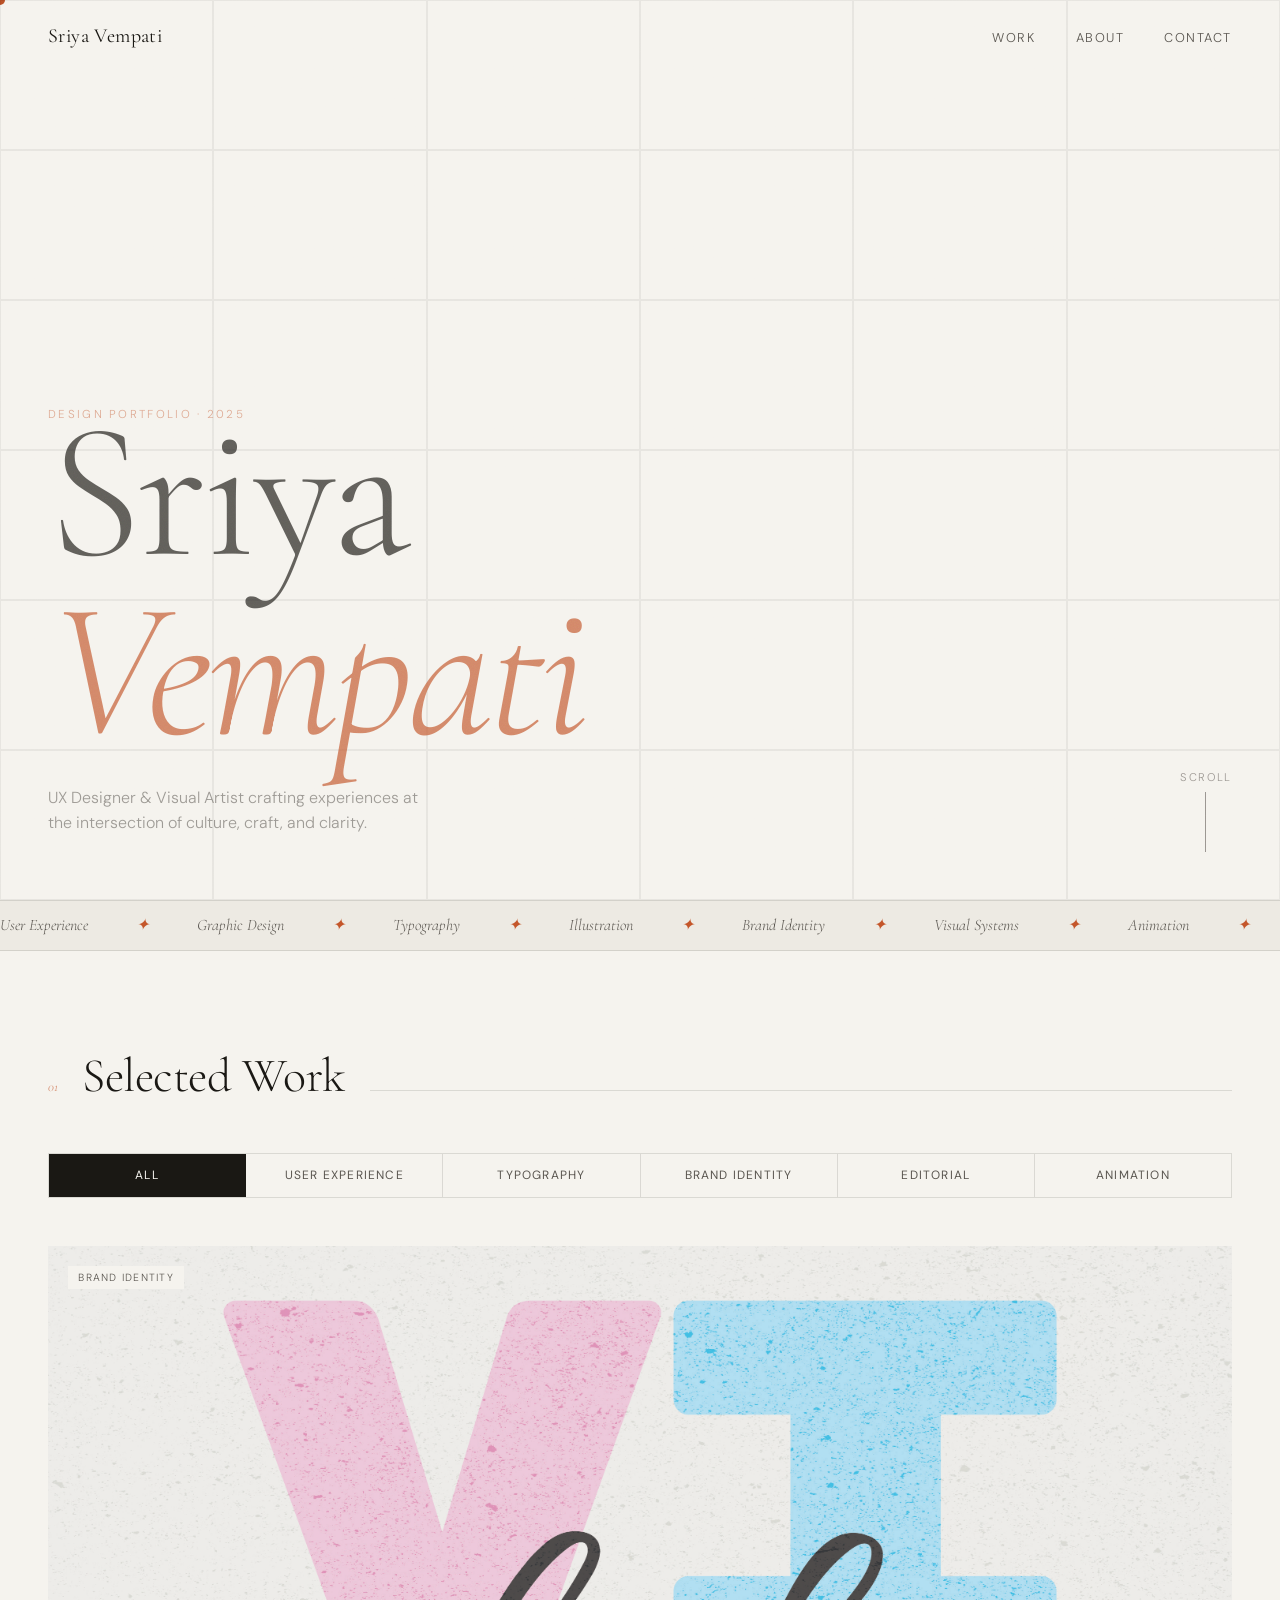
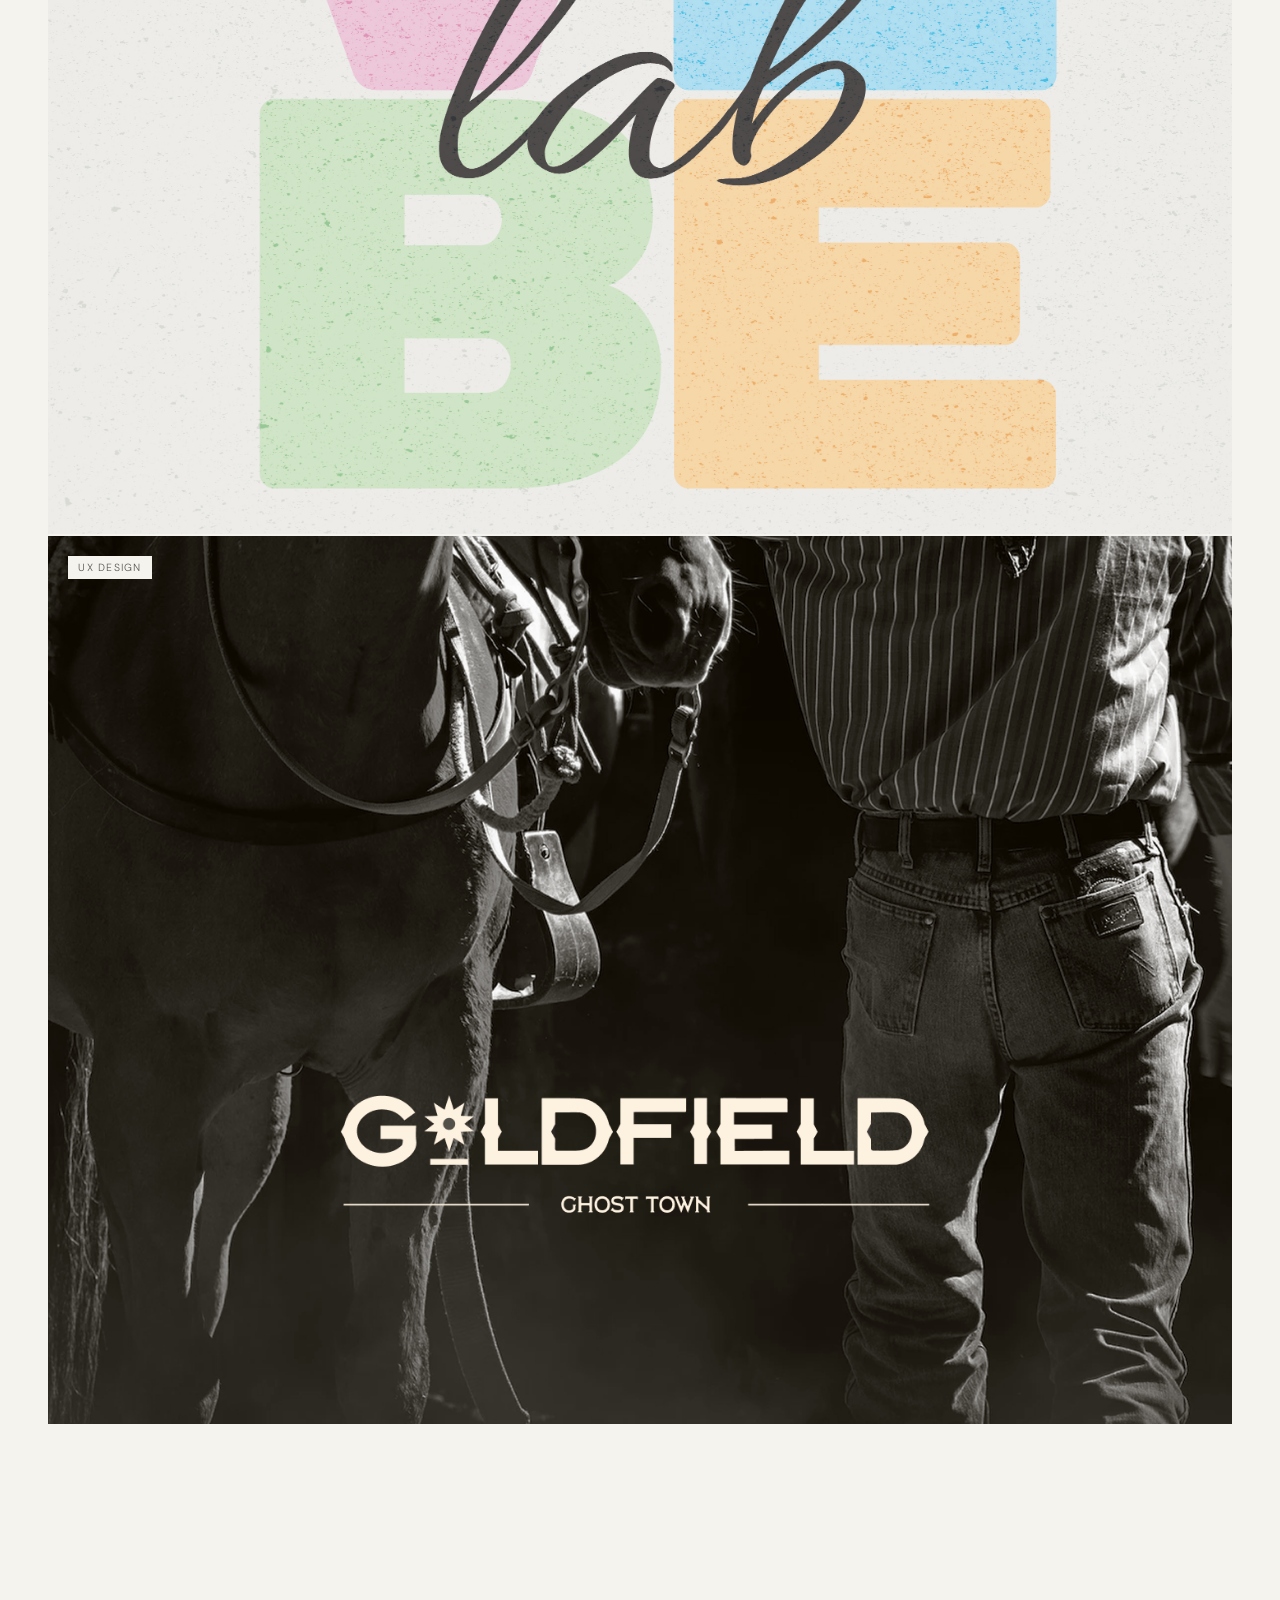
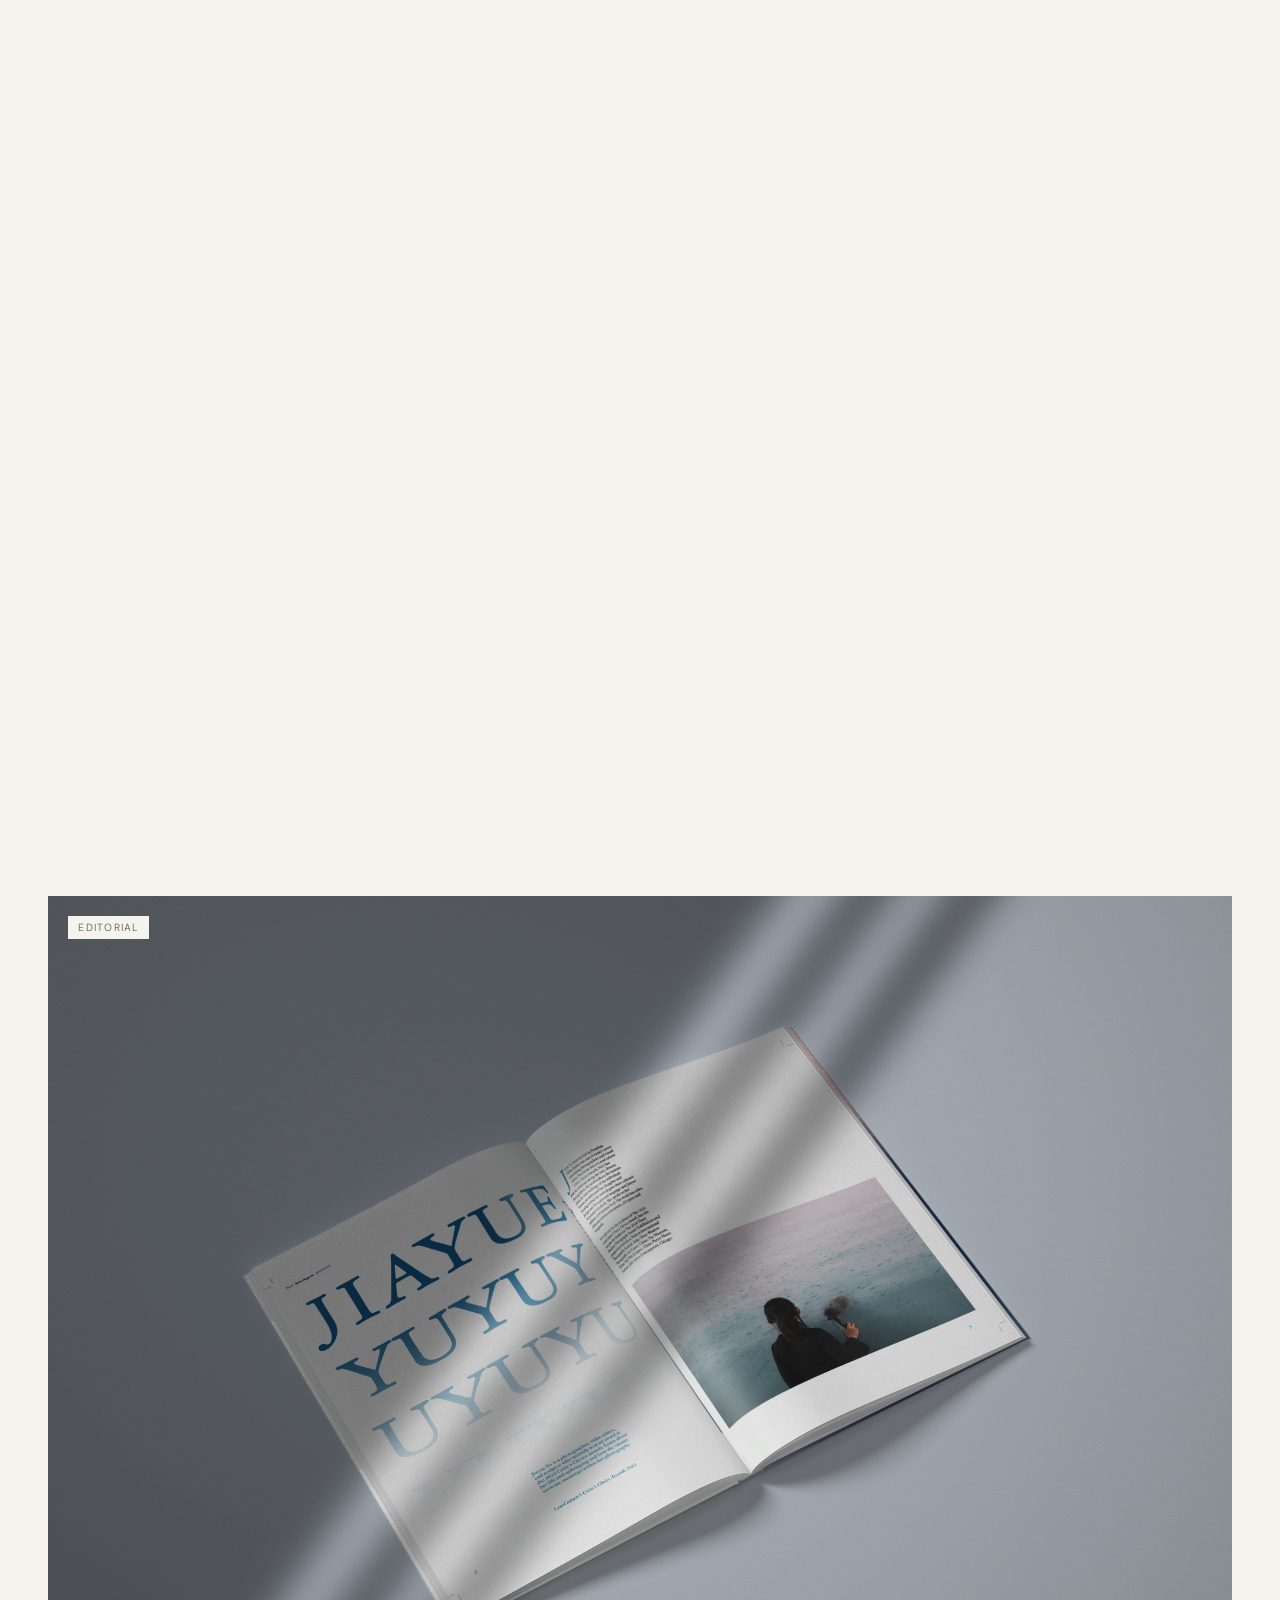
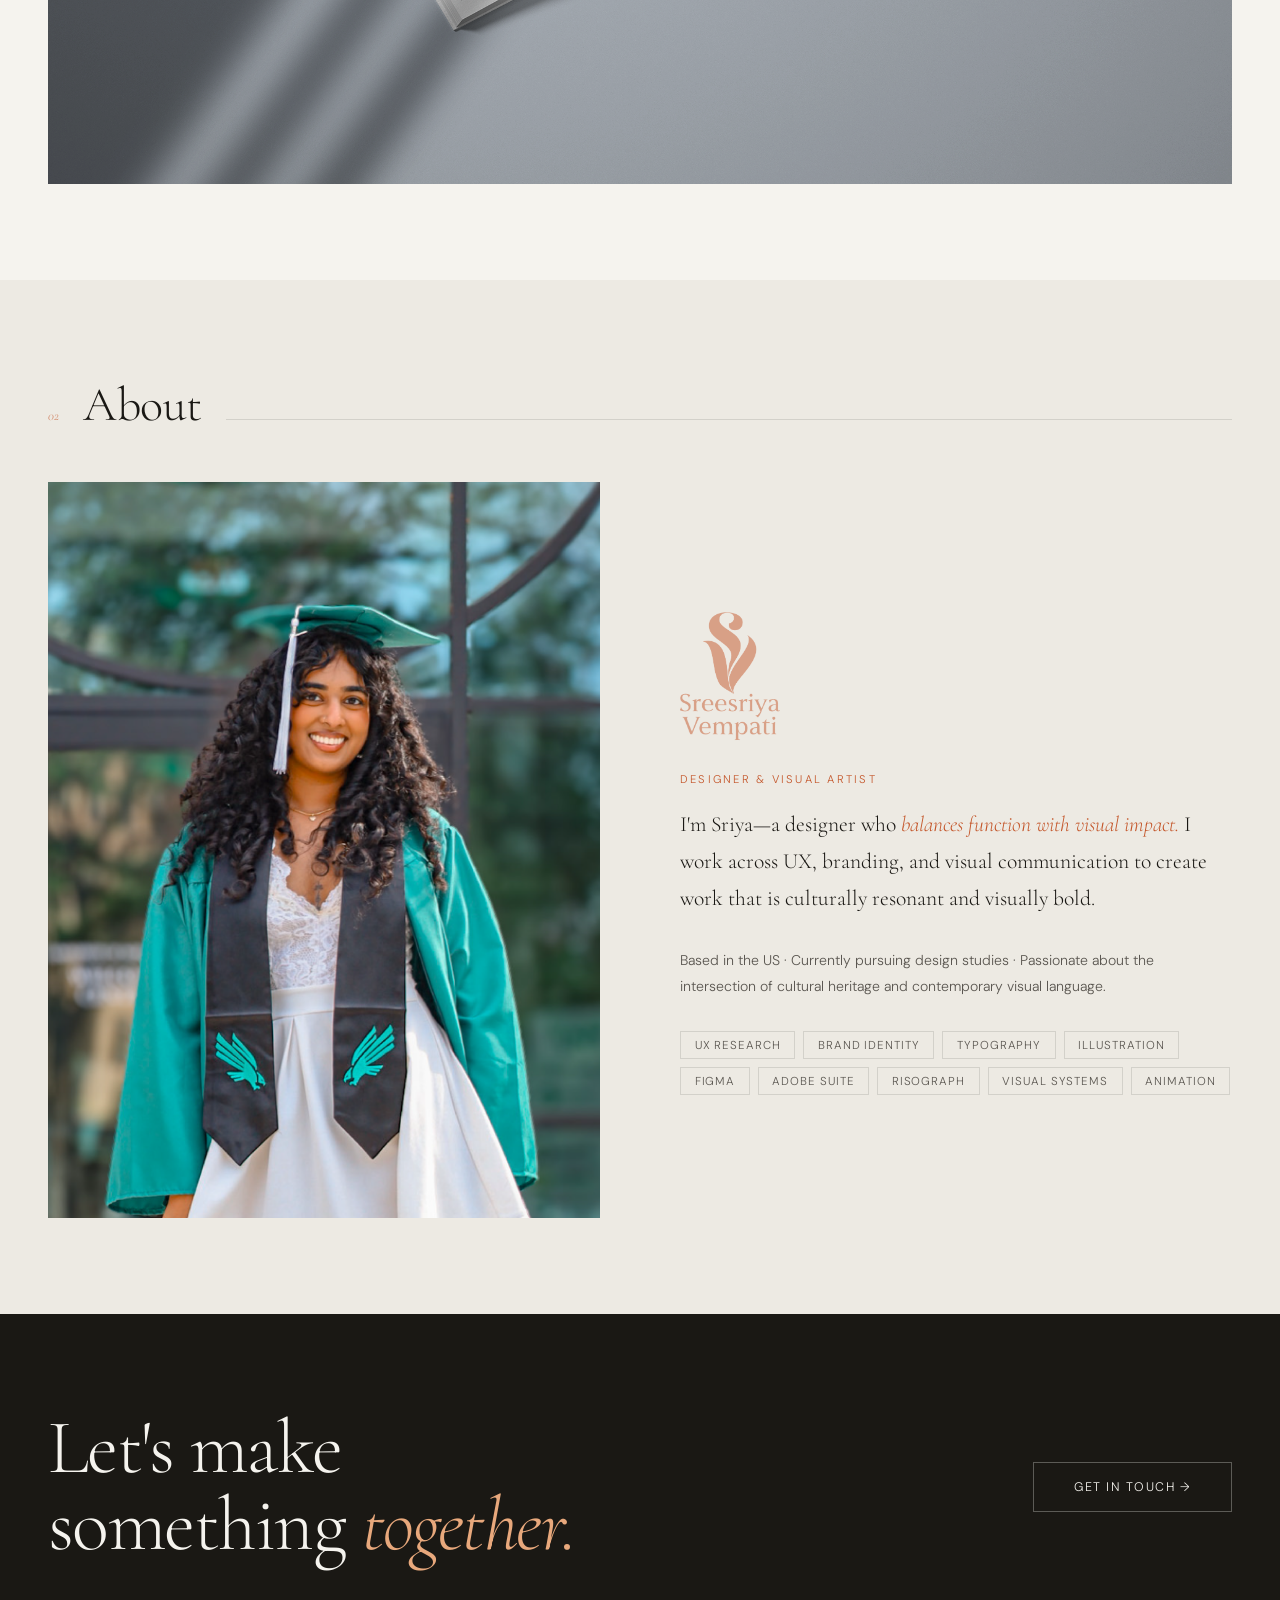
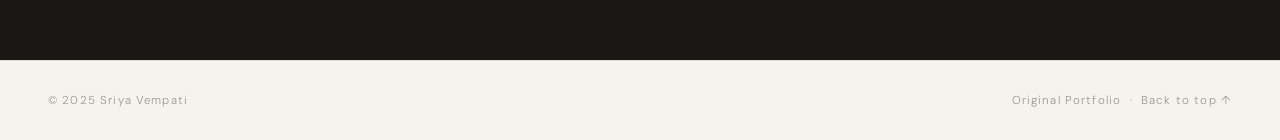
==== commit bcbd1ee5: "updated modile media" ====
--- a/index.html
+++ b/index.html
@@ -218,7 +218,7 @@
   <div class="about-section">
     <div class="about-visual reveal">
       <img src="images/Vem.png" alt="headshot">
-      <div class="about-visual-placeholder">[ Add your photo ]</div>
+    
     </div>
     <div class="reveal">
       <div class="about-logo">
--- a/sriya-vempati-portfolio.css
+++ b/sriya-vempati-portfolio.css
@@ -1259,4 +1259,63 @@
   text-transform: uppercase;
   color:          var(--ink3);
   white-space:    nowrap;
-}+}
+
+@media (max-width: 768px) {
+
+  /* ── General sections ── */
+  section {
+    padding: 4rem 1.25rem;
+  }
+
+  #work {
+    padding-left:  0;
+    padding-right: 0;
+  }
+
+  #work .section-header,
+  #work .filter-bar {
+    padding-left:  1.25rem;
+    padding-right: 1.25rem;
+  }
+
+  /* ── Filter bar — horizontal scroll, no wrap ── */
+  .filter-bar {
+    overflow-x:    auto;
+    flex-wrap:     nowrap;
+    border-left:   none;
+    border-right:  none;
+    border-radius: 0;
+    -webkit-overflow-scrolling: touch;
+    scrollbar-width: none;
+  }
+
+  .filter-bar::-webkit-scrollbar { display: none; }
+
+  .filter-btn {
+    flex:        0 0 auto;
+    white-space: nowrap;
+    padding:     0.85rem 1.1rem;
+    font-size:   0.7rem;
+  }
+.about-section {
+    grid-template-columns: 1fr !important;
+    gap: 2rem !important;
+  }
+
+  /* make sure the visual comes first */
+  .about-visual {
+    order: 1;
+    width: 100%;
+    aspect-ratio: 4 / 3;
+  }
+
+  .about-section > div:last-child {
+    order: 2;
+    width: 100%;
+  }
+}
+  /* ── Project grid — full width single column ── */
+  .projects-grid {
+    grid-template
+  }
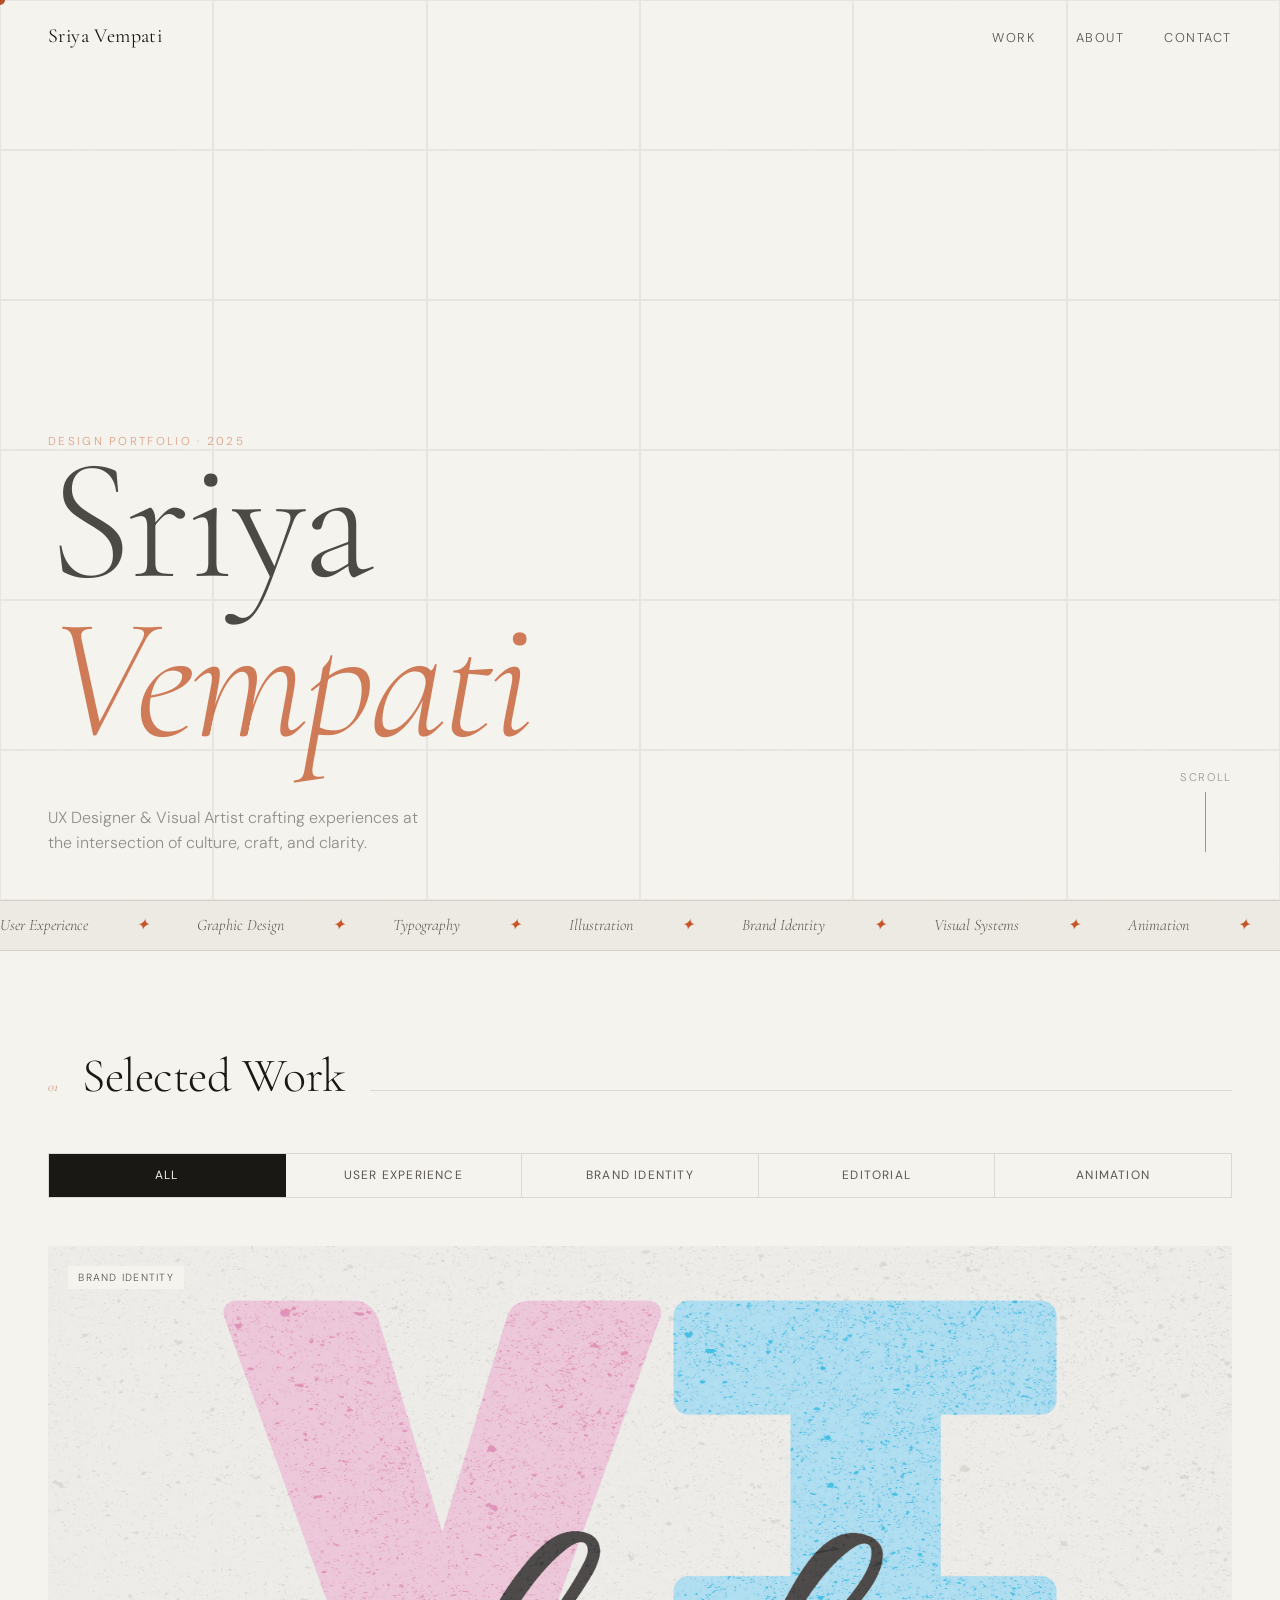
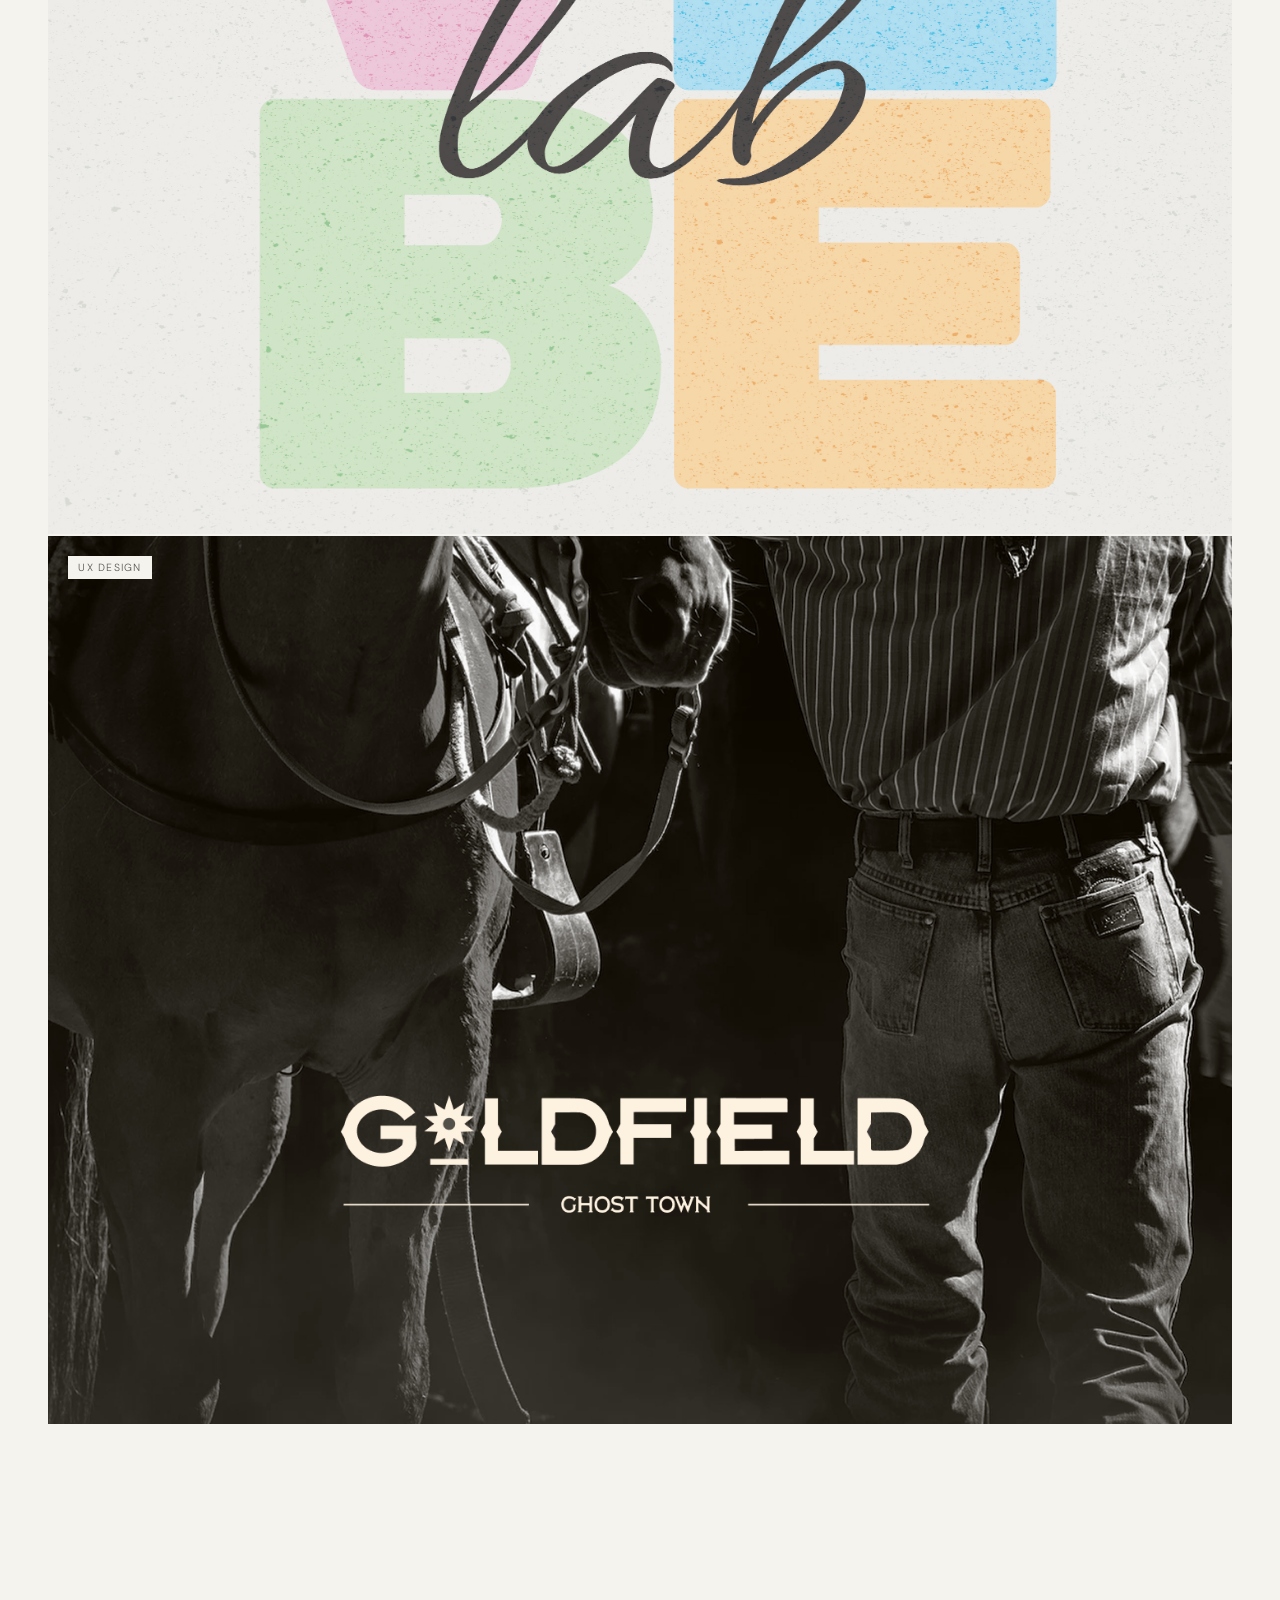
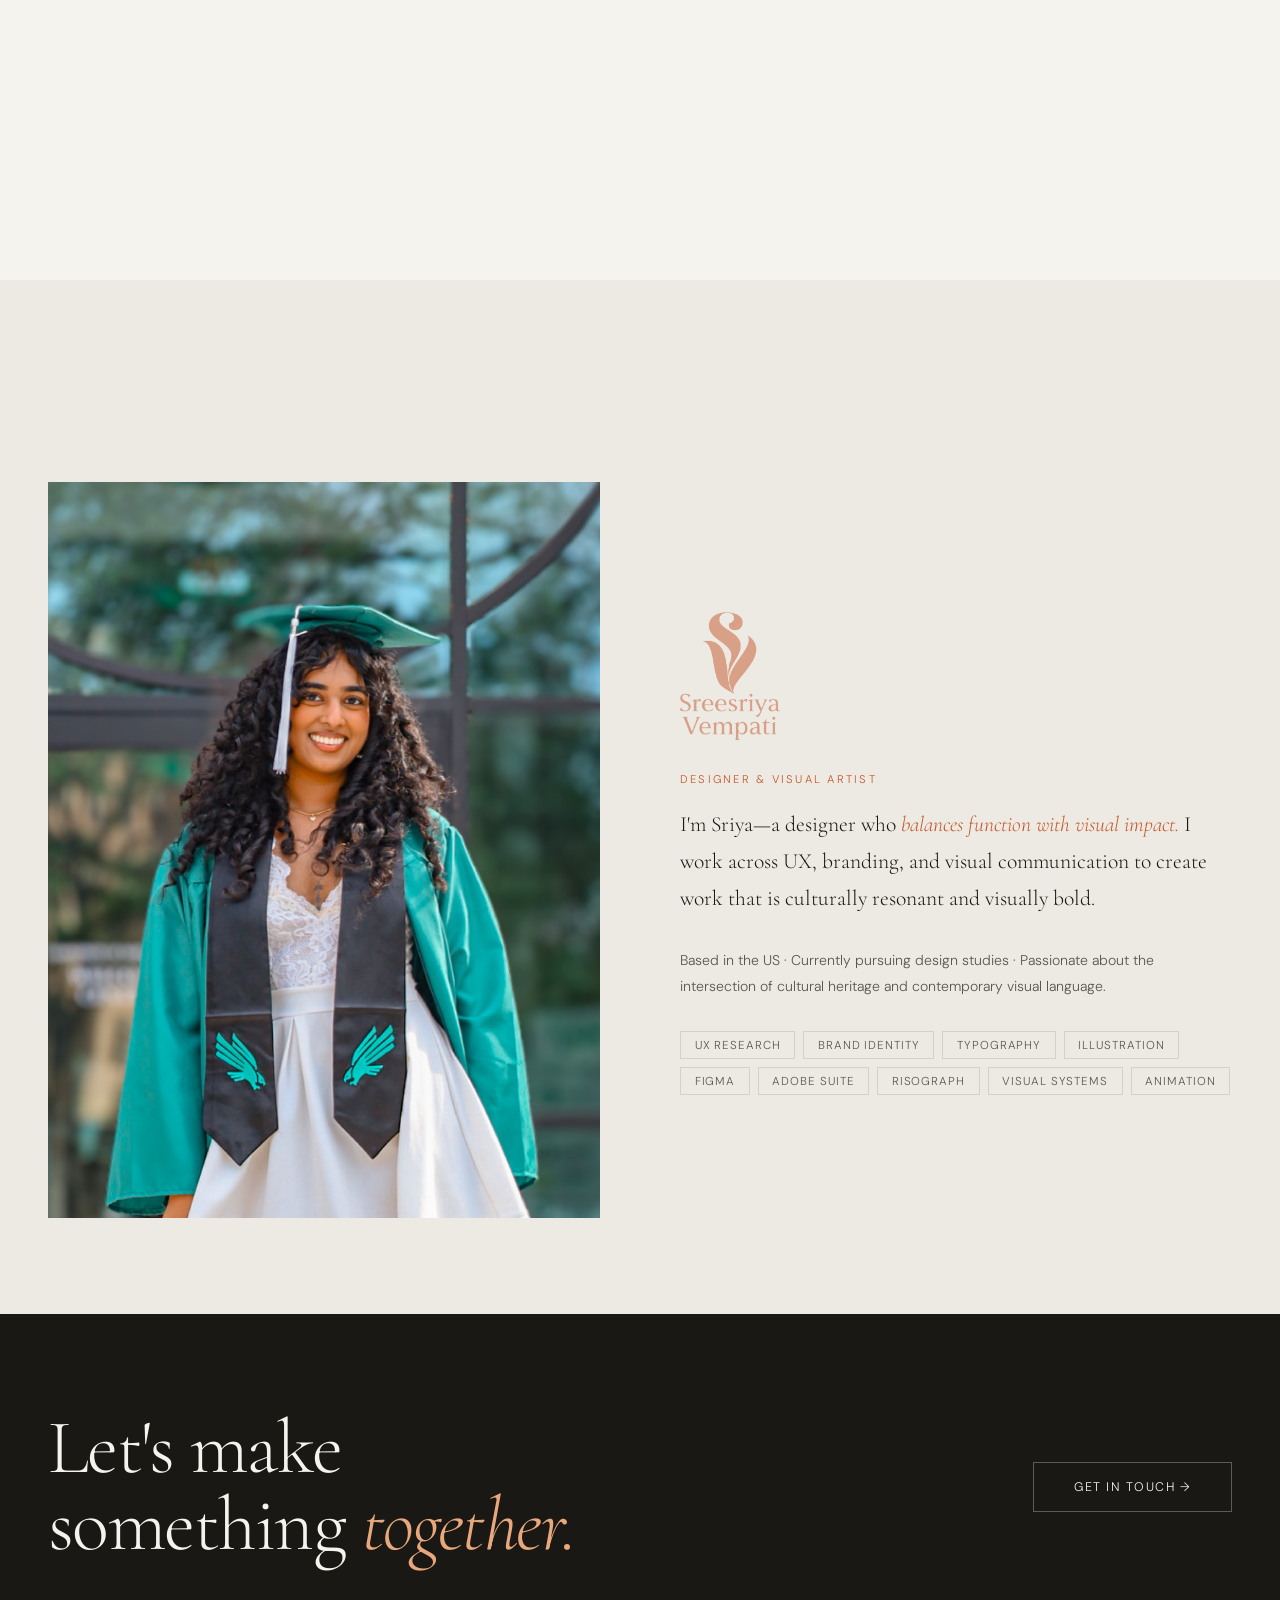
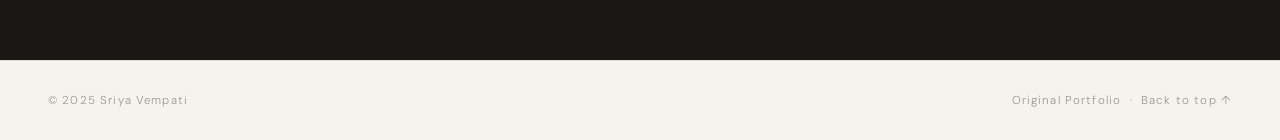
==== commit 3c61affc: "toutch screenupdate" ====
--- a/index.html
+++ b/index.html
@@ -14,7 +14,7 @@
 </head>
 <body>
 
-<!-- Grain filter — hidden SVG, no visual output -->
+<!-- Grain filter -->
 <svg style="position:absolute;width:0;height:0" aria-hidden="true">
   <defs>
     <filter id="grain">
@@ -67,7 +67,6 @@
     <span>Brand Identity</span><span class="dot">✦</span>
     <span>Visual Systems</span><span class="dot">✦</span>
     <span>Animation</span><span class="dot">✦</span>
-
   </div>
 </div>
 
@@ -83,18 +82,17 @@
   <div class="filter-bar reveal" id="filterBar">
     <button class="filter-btn active" data-filter="all"><span>All</span></button>
     <button class="filter-btn" data-filter="ux"><span>User Experience</span></button>
-    <button class="filter-btn" data-filter="typography"><span>Typography</span></button>
+    <!--<button class="filter-btn" data-filter="typography"><span>Typography</span></button>-->
     <button class="filter-btn" data-filter="brand-identity"><span>Brand Identity</span></button>
     <button class="filter-btn" data-filter="editorial"><span>Editorial</span></button>
     <button class="filter-btn" data-filter="animation"><span>Animation</span></button>
-
   </div>
 
   <!-- PROJECT GRID -->
   <div class="projects-grid" id="projectGrid">
 
     <!-- VIBE Lab -->
-    <div class="project-card reveal" data-cat="brand-identity typography"data-project="vibe"
+    <div class="project-card reveal" data-cat="brand-identity typography" data-project="vibe"
       onclick="openModal('vibe')">
       <div class="project-card-placeholder">
         <img class="project-card-img" src="images/VIBE/logo copy.jpg" alt="VIBE Lab">
@@ -104,12 +102,11 @@
         <p class="project-tag">Brand Identity</p>
         <h3 class="project-name">VIBE Lab</h3>
         <p class="project-desc">A newsletter for Designers to connect. This project showcases the branding for this project.</p>
-        <!--<button class="project-arrow" onclick="openModal('vibe')">→</button>-->
       </div>
     </div>
 
     <!-- Goldsfield -->
-    <div class="project-card wide reveal" data-cat="ux" data-project="goldsfield" 
+    <div class="project-card wide reveal" data-cat="ux" data-project="goldsfield"
        onclick="openModal('goldsfield')">
       <div class="project-card-placeholder">
         <img class="project-card-img" src="images/gold/TITLE SLIDE.png" alt="Goldfield">
@@ -119,7 +116,6 @@
         <p class="project-tag">User Experience</p>
         <h3 class="project-name">Goldsfield Ghost Town</h3>
         <p class="project-desc">A full digital redesign of an Old West destination—balancing modern UX with historic character.</p>
-        <!--button class="project-arrow" onclick="openModal('goldsfield')">→</button-->
       </div>
     </div>
 
@@ -130,33 +126,15 @@
         <img class="project-card-img" src="images/bottleriotcover.png" alt="Bottle Riot">
       </div>
       <span class="project-card-label">Brand Identity</span>
+      <div class="award-badge">
+        <span class="award-badge-title">Graphis 2023</span>
+        <span class="award-badge-sub">Honorable Mention</span>
+      </div>
       <div class="project-overlay">
         <p class="project-tag">Brand Identity</p>
         <h3 class="project-name">Bottle Riot</h3>
-        <p class="project-desc">A bold rebrand for an Asheville wine bar and listening lounge.</p>
-      </div>
-      <div class="project-card reveal" data-cat="brand-identity" data-project="bottleriot">
-  <div class="project-card-placeholder">
-    <img class="project-card-img" src="images/bottleriotcover.png" alt="Bottle Riot">
-  </div>
-
-  <!-- existing label — top left, stays exactly as is -->
-  <span class="project-card-label">Brand Identity</span>
-
-  <!-- award badge — top right, mirrors the label -->
-  <div class="award-badge">
-    <span class="award-badge-title">Graphis 2023</span>
-    <span class="award-badge-sub">Honorable Mention</span>
-  </div>
-
-  <!-- existing overlay — stays exactly as is -->
-  <div class="project-overlay">
-    <p class="project-tag">Brand Identity</p>
-    <h3 class="project-name">Bottle Riot</h3>
-    <p class="project-desc">Honorable Mention — Graphis 2023. A bold rebrand for an Asheville wine bar and listening lounge.</p>
-    <button class="project-arrow" onclick="openModal('bottleriot')">→</button>
-  </div>
-</div>
+        <p class="project-desc">Honorable Mention — Graphis 2023. A bold rebrand for an Asheville wine bar and listening lounge.</p>
+      </div>
     </div>
 
     <!-- Urban Indian -->
@@ -170,7 +148,6 @@
         <p class="project-tag">Brand Identity</p>
         <h3 class="project-name">The Urban Indian</h3>
         <p class="project-desc">A contemporary fashion label fusing traditional Indian aesthetics with modern streetwear.</p>
-        <!--button class="project-arrow" onclick="openModal('urbanindian')">→</button-->
       </div>
     </div>
 
@@ -185,12 +162,11 @@
         <p class="project-tag">Animation · Print</p>
         <h3 class="project-name">Work — Risograph</h3>
         <p class="project-desc">A poster and animation created with a risograph, referencing Corita's 10 Rules.</p>
-        <!--button class="project-arrow" onclick="openModal('work')">→</button-->
       </div>
     </div>
 
     <!-- Jiayue Yu -->
-    <div class="project-card reveal" data-cat="editorial typography"data-project="ai"
+    <div class="project-card reveal" data-cat="editorial typography" data-project="ai"
       onclick="openModal('ai')">
       <div class="project-card-placeholder">
         <img class="project-card-img" src="images/Jiayue Yu/jiyayu mockup1.png" alt="Jiayue Yu">
@@ -200,7 +176,6 @@
         <p class="project-tag">Editorial Design · Typography</p>
         <h3 class="project-name">Jiayue Yu</h3>
         <p class="project-desc">An editorial publication exploring what it means for a short story to be authored by an AI.</p>
-        <!--button class="project-arrow" onclick="openModal('ai')">→</button-->
       </div>
     </div>
 
@@ -218,7 +193,6 @@
   <div class="about-section">
     <div class="about-visual reveal">
       <img src="images/Vem.png" alt="headshot">
-    
     </div>
     <div class="reveal">
       <div class="about-logo">
@@ -237,7 +211,6 @@
         <span class="skill-tag">Risograph</span>
         <span class="skill-tag">Visual Systems</span>
         <span class="skill-tag">Animation</span>
-
       </div>
     </div>
   </div>
@@ -272,11 +245,9 @@
 </div>
 
 
-<!-- ============================================================
-     MODAL TEMPLATES
-     ============================================================ -->
-
-<!-- ── GOLDSFIELD ── -->
+<!-- MODAL TEMPLATES -->
+
+<!-- GOLDSFIELD -->
 <template id="tpl-goldsfield">
   <div class="modal-header">
     <p class="modal-eyebrow">User Experience · 2025</p>
@@ -292,16 +263,10 @@
     <div class="modal-image-grid">
       <img src="images/gold/Persona 1.png" alt="Persona 1">
       <img src="images/gold/Persona 2.png" alt="Persona 2">
-      <!--<div class="placeholder">[ Add research/personas image ]</div>
-      <div class="placeholder">[ Add card sort or IA diagram ]</div>-->
     </div>
     <img src="images/gold/IA abstraction.png" alt="IA">
     <p class="modal-section-head">Design System</p>
     <p class="modal-text">The visual system leans on an earthy palette, layered textures, and type choices that nod to vintage Western signage—applied with modern typographic hierarchy and generous spacing. Component work included a responsive hero module with strong CTAs, an events calendar that prioritizes upcoming dates, modular attraction pages, and a compact ticketing summary that reduces friction.</p>
-    <div class="modal-image-grid">
-      <!--<div class="placeholder">[ Add UI mockup image ]</div>
-      <div class="placeholder">[ Add style guide or components ]</div>-->
-    </div>
     <div class="slideshow" id="goldsfieldSlideshow">
       <img class="slide active" src="images/gold/TITLE SLIDE.png" alt="Title">
       <img class="slide" src="images/gold/ORIGINAL ISSUES.png" alt="Original Issues">
@@ -315,13 +280,11 @@
       <button class="slide-btn prev">‹</button>
       <button class="slide-btn next">›</button>
     </div>
-    <div class="modal-image-grid"></div>
-    <img src>
     <a class="modal-link" href="https://www.figma.com/proto/eGUdyVUvu0KW5XrQGBx5IC/Untitled?node-id=2012-793&p=f&t=cxhqM2o90Qsh5JH5-1&scaling=scale-down&content-scaling=fixed&page-id=2012%3A568" target="_blank">View Figma Prototype →</a>
   </div>
 </template>
 
-<!-- ── BOTTLE RIOT ── -->
+<!-- BOTTLE RIOT -->
 <template id="tpl-bottleriot">
   <div class="modal-header">
     <p class="modal-eyebrow">Graphic Design · Brand Identity · 2025</p>
@@ -340,7 +303,6 @@
     <div class="modal-image-grid-br">
       <div class="img-stationary">
         <img src="images/BottleRiotStationary.jpg" alt="Stationary">
-        <!--<div class="overlay"></div>-->
       </div>
       <div class="img-logo">
         <img src="images/bottleriotlogo.png" alt="Logo">
@@ -351,7 +313,7 @@
   </div>
 </template>
 
-<!-- ── URBAN INDIAN ── -->
+<!-- URBAN INDIAN -->
 <template id="tpl-urbanindian">
   <div class="modal-header">
     <p class="modal-eyebrow">Graphic Design · Brand Identity · 2025</p>
@@ -364,14 +326,13 @@
     <p class="modal-text">A full brand identity redesign for The Urban Indian, a contemporary fashion label blending traditional Indian aesthetics with modern streetwear. The goal was to design a brand system that celebrated cultural heritage while feeling bold, versatile, and relevant to a global urban audience. Deliverables included three brand boards with at least seven applications of the branding.</p>
     <p class="modal-section-head">Research &amp; Discovery</p>
     <p class="modal-text">The research began with an audit of fashion and lifestyle brands that fuse culture with modernity. I studied Indian textiles, block-printing motifs, and multilingual typographic traditions. From this, I defined three key design principles: Cultural authenticity, Modern accessibility, and Scalable adaptability.</p>
-    
     <img src="images/tui1.jpg" alt="Urban Indian board 1" style="margin-top: 2rem;">
-    <img src="images/tui2.jpg" alt="Urban Indian board 2" >
+    <img src="images/tui2.jpg" alt="Urban Indian board 2">
     <img src="images/tui3.jpg" alt="Urban Indian board 3">
   </div>
 </template>
 
-<!-- ── WORK / RISOGRAPH ── -->
+<!-- WORK / RISOGRAPH -->
 <template id="tpl-work">
   <div class="modal-header">
     <p class="modal-eyebrow">Animation · Print · 2025</p>
@@ -388,12 +349,11 @@
     <p class="modal-text">This project introduced me to several new Photoshop techniques and workflows. The animation was first created in Adobe After Effects, where I developed the movement and timing of the circular forms. Individual frames were then arranged in Photoshop and separated into two color channels to prepare them for risograph printing. Through this process, I learned how digital motion design can be translated into a physical print medium while maintaining consistency across both formats.</p>
     <video class="modal-video" src="images/work.mp4" autoplay loop muted playsinline></video>
     <img src="images/work animation.png">
-    </div>
     <a class="modal-link" href="https://www.corita.org/tenrules" target="_blank">Corita's 10 Rules →</a>
   </div>
 </template>
 
-<!-- ── JIAYUE YU (book viewer) ── -->
+<!-- JIAYUE YU -->
 <template id="tpl-ai">
   <div class="modal-header">
     <p class="modal-eyebrow">Editorial · 2022</p>
@@ -403,11 +363,11 @@
   <div class="modal-body">
     <p class="modal-section-head">Project Outline</p>
     <p class="modal-text">This editorial project is a visual artist feature focused on Jiayue Yu, a multidisciplinary artist working across photography, 3D rendering, and video. It is a three spread magazine feature. We are challenged to create something beyond our previous design skill.</p>
-    <p class="modal-section-head">Reaserch</p>
-    <p class="modal-text">Research began with studying Jiayue Yu’s projects, artist statements, and published interviews to understand her core themes: fatigue, desire, uncertainty, and how they appear in everyday urban and social spaces. Her work often blends constructed imagery with real environments, creating a tension between reality and simulation.
+    <p class="modal-section-head">Research</p>
+    <p class="modal-text">Research began with studying Jiayue Yu's projects, artist statements, and published interviews to understand her core themes: fatigue, desire, uncertainty, and how they appear in everyday urban and social spaces. Her work often blends constructed imagery with real environments, creating a tension between reality and simulation.
 I analyzed her series-based structure (such as In Retrospect and Worn Out Joy) to understand how she builds narrative across bodies of work. This informed the editorial pacing—alternating between dense written sections and full-bleed imagery to reflect her layered, reflective approach.
 Sketches and layout tests focused on hierarchy, readability, and rhythm between image and text. I explored how spacing and repetition could mirror her conceptual focus on repetition, memory, and emotional residue.</p>
-    <p class="modal-section-head">Deisgn Direction</p>
+    <p class="modal-section-head">Design Direction</p>
     <p class="modal-text">The design is minimal and editorial, using black text with blue accents for quotes and highlights. The title page features her name repeated in a soft blue gradient to reflect themes of repetition and memory.
 The layout is split between text and imagery, allowing her work to remain central while supporting context stays clean and structured.</p>
     <div class="bk-viewer" id="bkViewer">
@@ -436,14 +396,14 @@
       </div>
       <span class="bk-page-lbl" id="bkLbl">Spread 1</span>
     </div>
-        <div class="modal-image-grid">
-    <img src="images/Jiayue Yu/zoom1.png">
-    <img src="images/Jiayue Yu/zoom2.png">
+    <div class="modal-image-grid">
+      <img src="images/Jiayue Yu/zoom1.png">
+      <img src="images/Jiayue Yu/zoom2.png">
     </div>
   </div>
 </template>
 
-<!-- ── VIBE LAB ── -->
+<!-- VIBE LAB -->
 <template id="tpl-vibe">
   <div class="modal-header">
     <p class="modal-eyebrow">Brand Identity · 2025</p>
@@ -452,29 +412,24 @@
   </div>
   <div class="modal-body">
     <img src="images/VIBE/vibe.jpg" alt="vibe">
-    <p class="modal-section-head">Project goals</p>
-    <p class="modal-text">The goal of Vibe Lab’s brand identity was to create a visual and emotional system that supports emerging creatives. The intention was to design something that feels like a calm, supportive entry point into the design world. The brand needed to communicate encouragement and softness while still feeling credible enough to host resources such as job opportunities, references, and design insights. Another major goal was to build a system that could scale across editorial content in the form of newsletters, social media posts and magazines.
-.</p>
-     <p class="modal-section-head">Research</p>
+    <p class="modal-section-head">Project Goals</p>
+    <p class="modal-text">The goal of Vibe Lab's brand identity was to create a visual and emotional system that supports emerging creatives. The intention was to design something that feels like a calm, supportive entry point into the design world. The brand needed to communicate encouragement and softness while still feeling credible enough to host resources such as job opportunities, references, and design insights. Another major goal was to build a system that could scale across editorial content in the form of newsletters, social media posts and magazines.</p>
+    <p class="modal-section-head">Research</p>
     <p class="modal-text">The research focused on how creative communities and design-focused social spaces currently operate, and where they often create pressure instead of support. Many existing platforms rely on highly polished, dense, or trend-driven visuals that can unintentionally reinforce comparison and burnout. This led to reframing Vibe Lab as more of an emotional and creative environment rather than a traditional brand system. Inspiration was pulled from editorial design, zines, and collage-based layouts, where layering, imperfection, and variation create warmth and authenticity while still maintaining a sense of structure.</p>
-         <p class="modal-section-head">Design direction</p>
+    <p class="modal-section-head">Design Direction</p>
     <p class="modal-text">The final design direction is built around a flexible collage system that prioritizes variation within consistency. Instead of fixed templates, layouts adapt depending on content, while cohesion is maintained through recurring visual elements like a pastel palette derived from the logo and soft paper textures that add tactility and warmth. Typography is intentionally restrained to support clarity and emotional ease, allowing composition and imagery to lead. The overall system reflects the core idea of Vibe Lab: creativity is fluid, personal, and evolving, and the identity should feel the same way.</p>
-         <p class="modal-section-head">First Instagram Post:</p>
+    <p class="modal-section-head">First Instagram Post:</p>
     <div class="modal-image-grid">
-      <img src="images/VIBE/post_oct_22-11 copy.jpg" >
-      <img src="images/VIBE/post_oct_22-12 copy.jpg" >
-      <img src="images/VIBE/post_oct_22-13 copy.jpg" >
-      <img src="images/VIBE/post_oct_22-14 copy.jpg" >
-
-      
+      <img src="images/VIBE/post_oct_22-11 copy.jpg">
+      <img src="images/VIBE/post_oct_22-12 copy.jpg">
+      <img src="images/VIBE/post_oct_22-13 copy.jpg">
+      <img src="images/VIBE/post_oct_22-14 copy.jpg">
     </div>
   </div>
 </template>
 
 
-<!-- ============================================================
-     SCRIPTS
-     ============================================================ -->
+<!-- SCRIPTS -->
 <script>
 
   // ── Cursor ──────────────────────────────────────────────────
@@ -487,6 +442,18 @@
     el.addEventListener('mouseenter', () => cursor.classList.add('expand'));
     el.addEventListener('mouseleave', () => cursor.classList.remove('expand'));
   });
+  
+  if (window.matchMedia('(pointer: fine)').matches) {
+  const cursor = document.getElementById('cursor');
+  document.addEventListener('mousemove', e => {
+    cursor.style.left = e.clientX + 'px';
+    cursor.style.top  = e.clientY + 'px';
+  });
+  document.querySelectorAll('a, button, .project-card, .filter-btn, .skill-tag').forEach(el => {
+    el.addEventListener('mouseenter', () => cursor.classList.add('expand'));
+    el.addEventListener('mouseleave', () => cursor.classList.remove('expand'));
+  });
+}
 
   // ── Nav scroll ───────────────────────────────────────────────
   const navbar = document.getElementById('navbar');
@@ -495,68 +462,67 @@
   });
 
   // ── Hero grid ────────────────────────────────────────────────
-const heroBg = document.getElementById('heroBg');
-for (let i = 0; i < 36; i++) heroBg.appendChild(document.createElement('div'));
-
-// ── Hero scroll-linked typography ────────────────────────────
-const heroName = document.querySelector('.hero-name');
-const heroSub  = document.querySelector('.hero-sub');
-const heroEye  = document.querySelector('.hero-eyebrow');
-
-let currentScale   = 1;
-let currentOpacity = 1;
-let targetScale    = 1;
-let targetOpacity  = 1;
-let rafId;
-let currentYOffset = 0;
-let targetYOffset = 0;
-
-// Wait for the entry animation to finish before handing control to JS
-// The hero-name fadeup animation has a 0.5s delay + 1s duration = 1.5s total
-setTimeout(() => {
-  heroName.style.animation = 'none';   // ← stop CSS fighting JS
-  heroSub.style.animation  = 'none';
-  heroEye.style.animation  = 'none';
-  // Lock in fully visible state as the JS starting point
-  heroName.style.opacity = '1';
-  heroSub.style.opacity  = '1';
-  heroEye.style.opacity  = '1';
-}, 1600);
-
-function lerp(a, b, t) { return a + (b - a) * t; }
-
-function tickHero() {
-  currentScale   = lerp(currentScale,   targetScale,   0.08);
-  currentOpacity = lerp(currentOpacity, targetOpacity, 0.08);
-  currentYOffset = lerp(currentYOffset, targetYOffset, 0.08);
-
-  heroName.style.transform       = `scale(${currentScale})`;
-  heroName.style.transformOrigin = 'left bottom';
-  heroName.style.opacity         = currentOpacity;
-  heroSub.style.opacity          = currentOpacity * 0.85;
-  heroEye.style.opacity          = currentOpacity * 0.7;
-  heroEye.style.transform = `translateY(${-currentYOffset}px)`;
-
-  if (
-    Math.abs(currentScale   - targetScale)   > 0.001 ||
-    Math.abs(currentOpacity - targetOpacity) > 0.001
-  ) {
+  const heroBg = document.getElementById('heroBg');
+  for (let i = 0; i < 36; i++) heroBg.appendChild(document.createElement('div'));
+
+  // ── Hero scroll-linked typography ────────────────────────────
+  const heroName = document.querySelector('.hero-name');
+  const heroSub  = document.querySelector('.hero-sub');
+  const heroEye  = document.querySelector('.hero-eyebrow');
+
+  let currentScale   = 1;
+  let currentOpacity = 1;
+  let targetScale    = 1;
+  let targetOpacity  = 1;
+  let rafId;
+  let currentYOffset = 0;
+  let targetYOffset = 0;
+
+  // Wait for entry animation to finish (0.5s delay + 1s duration = 1.5s total)
+  setTimeout(() => {
+    heroName.style.animation = 'none';
+    heroSub.style.animation  = 'none';
+    heroEye.style.animation  = 'none';
+    heroName.style.opacity = '1';
+    heroSub.style.opacity  = '1';
+    heroEye.style.opacity  = '1';
+  }, 1600);
+
+  function lerp(a, b, t) { return a + (b - a) * t; }
+
+  function tickHero() {
+    currentScale   = lerp(currentScale,   targetScale,   0.08);
+    currentOpacity = lerp(currentOpacity, targetOpacity, 0.08);
+    currentYOffset = lerp(currentYOffset, targetYOffset, 0.08);
+
+    heroName.style.transform       = `scale(${currentScale})`;
+    heroName.style.transformOrigin = 'left bottom';
+    heroName.style.opacity         = currentOpacity;
+    heroSub.style.opacity          = currentOpacity * 0.85;
+    heroEye.style.opacity          = currentOpacity * 0.7;
+    heroEye.style.transform = `translateY(${-currentYOffset}px)`;
+
+    if (
+      Math.abs(currentScale   - targetScale)   > 0.001 ||
+      Math.abs(currentOpacity - targetOpacity) > 0.001
+    ) {
+      rafId = requestAnimationFrame(tickHero);
+    }
+  }
+
+  window.addEventListener('scroll', () => {
+    const hero     = document.querySelector('.hero');
+    const heroH    = hero.offsetHeight;
+    const progress = Math.min(window.scrollY / (heroH * 0.6), 1);
+
+    targetScale   = 1 + (progress * 1.18);
+    targetOpacity = 1 - (progress * 0.75);
+    targetYOffset = progress * 200;
+
+    cancelAnimationFrame(rafId);
     rafId = requestAnimationFrame(tickHero);
-  }
-}
-
-window.addEventListener('scroll', () => {
-  const hero     = document.querySelector('.hero');
-  const heroH    = hero.offsetHeight;
-  const progress = Math.min(window.scrollY / (heroH * 0.6), 1);
-
-  targetScale   = 1 + (progress * 1.18);
-  targetOpacity = 1 - (progress * 0.75);
-  targetYOffset = progress * 200;
-
-  cancelAnimationFrame(rafId);
-  rafId = requestAnimationFrame(tickHero);
-}, { passive: true });
+  }, { passive: true });
+
   // ── Scroll reveal ────────────────────────────────────────────
   const observer = new IntersectionObserver((entries) => {
     entries.forEach((e, i) => {
@@ -570,17 +536,17 @@
 
   // ── Filter ───────────────────────────────────────────────────
   document.querySelectorAll('.filter-btn').forEach(btn => {
-  btn.addEventListener('click', () => {
-    document.querySelectorAll('.filter-btn').forEach(b => b.classList.remove('active'));
-    btn.classList.add('active');
-    const filter = btn.dataset.filter;
-    document.querySelectorAll('.project-card').forEach(card => {
-      const cats = card.dataset.cat.split(' ');  // ← splits "brand-identity typography" into array
-      const show = filter === 'all' || cats.includes(filter);
-      card.classList.toggle('hidden', !show);
+    btn.addEventListener('click', () => {
+      document.querySelectorAll('.filter-btn').forEach(b => b.classList.remove('active'));
+      btn.classList.add('active');
+      const filter = btn.dataset.filter;
+      document.querySelectorAll('.project-card').forEach(card => {
+        const cats = card.dataset.cat.split(' ');
+        const show = filter === 'all' || cats.includes(filter);
+        card.classList.toggle('hidden', !show);
+      });
     });
   });
-});
 
   // ── Modal ────────────────────────────────────────────────────
   function openModal(id) {
--- a/sriya-vempati-portfolio.css
+++ b/sriya-vempati-portfolio.css
@@ -1316,6 +1316,65 @@
   }
 }
   /* ── Project grid — full width single column ── */
+  @media (max-width: 768px) {
+
+  /* ── Project cards — truly full width ── */
   .projects-grid {
-    grid-template
-  }+    grid-template-columns: 1fr;
+    gap:   1px;
+    width: 100%;
+    margin-left: 0;
+    padding: 0;
+  }
+
+  .project-card,
+  .project-card.wide {
+    grid-column: span 1;
+    width:       100%;
+    aspect-ratio: 4 / 3;
+  }
+
+  /* ── All grids stack ── */
+  .modal-image-grid,
+  .modal-image-grid-br,
+  .about-section,
+  .contact-section {
+    grid-template-columns: 1fr !important;
+    display:               flex !important;
+    flex-direction:        column !important;
+    gap:                   1rem;
+  }
+
+  /* ── Slideshow — full width and proportional ── */
+  .slideshow {
+    width:       100%;
+    margin-left: 0;
+    height:      auto;        /* auto height so it scales with width */
+    aspect-ratio: 16 / 9;    /* keeps it proportional */
+    overflow:    hidden;
+  }
+
+  .slide {
+    width:      100%;
+    height:     100%;
+    object-fit: contain;     /* shows full image without cropping */
+  }
+
+  /* ── Modal images — full width ── */
+  .modal-body img {
+    width:         100%;
+    border-radius: 8px;
+  }
+
+  /* ── Modal body padding ── */
+  .modal-body {
+    padding: 1.25rem;
+  }
+
+  .modal-image-placeholder {
+    width:       100%;
+    margin-left: 0;
+  }
+
+
+}
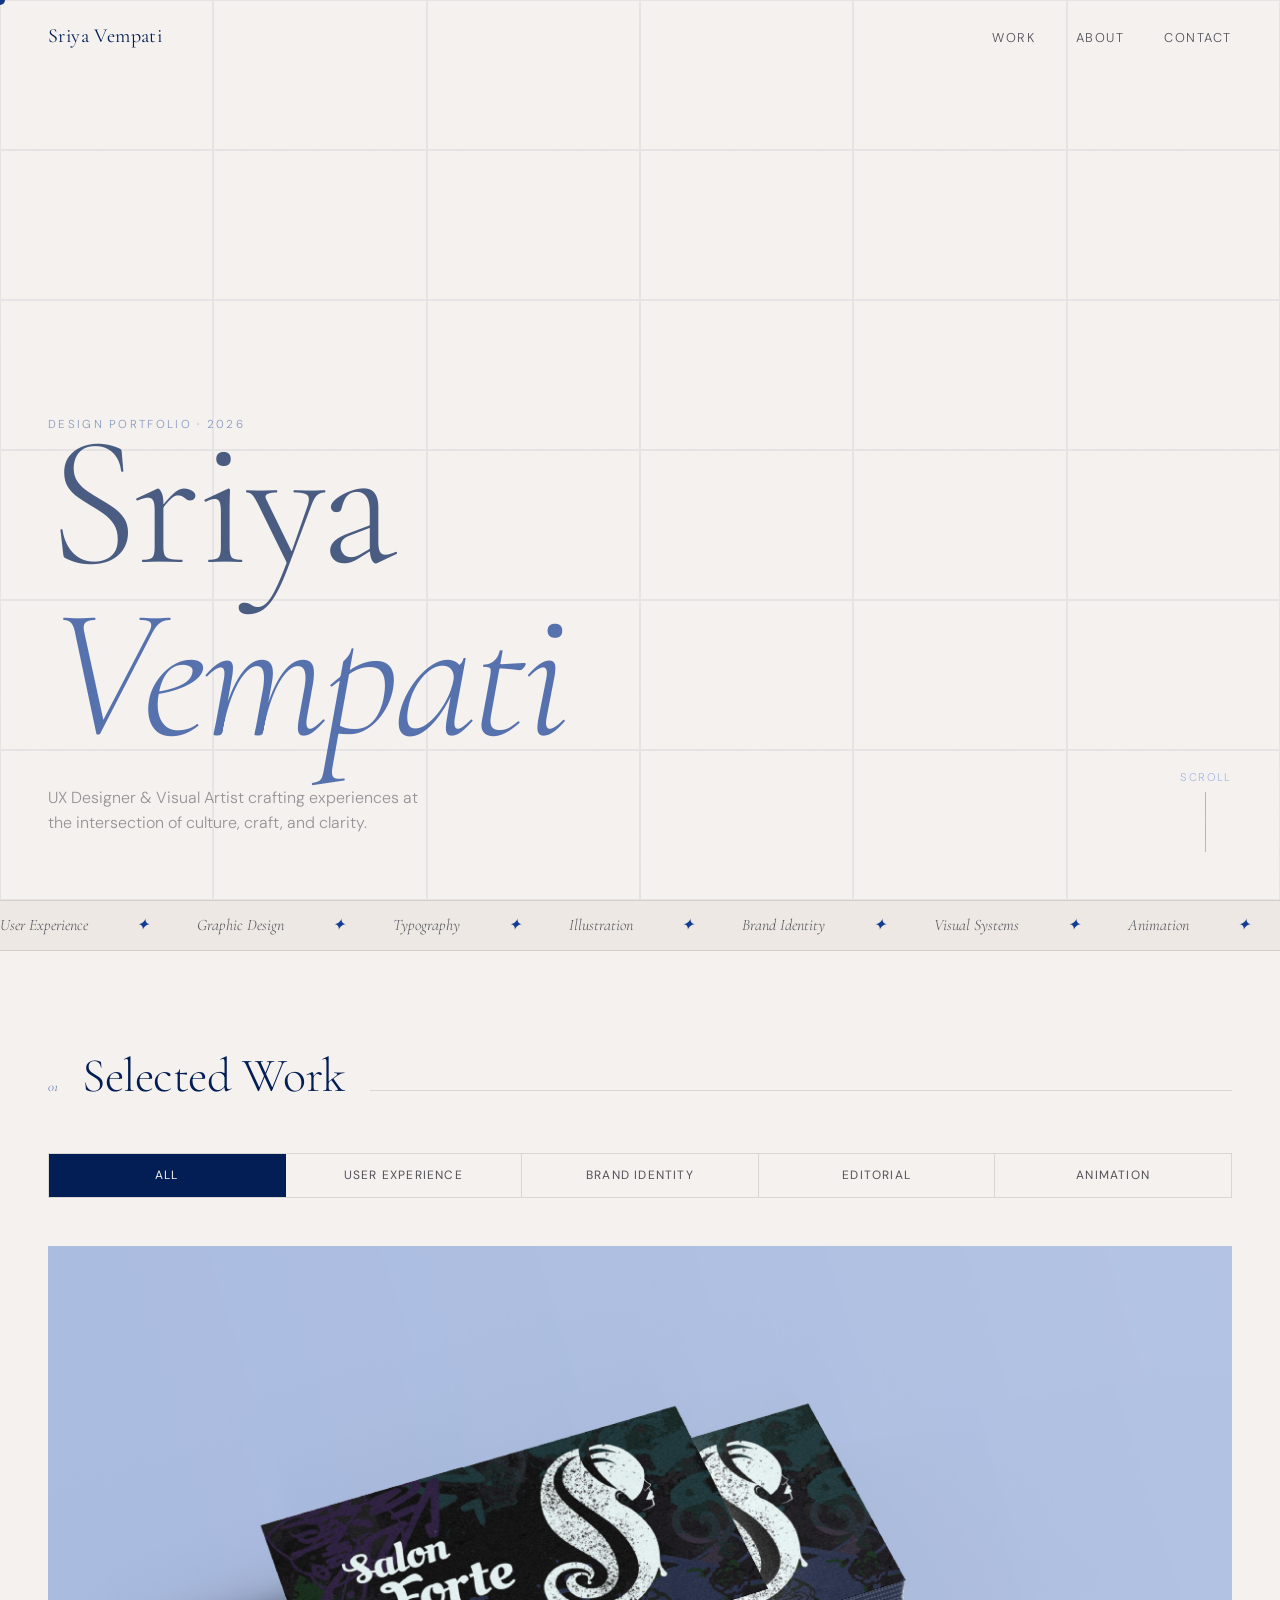
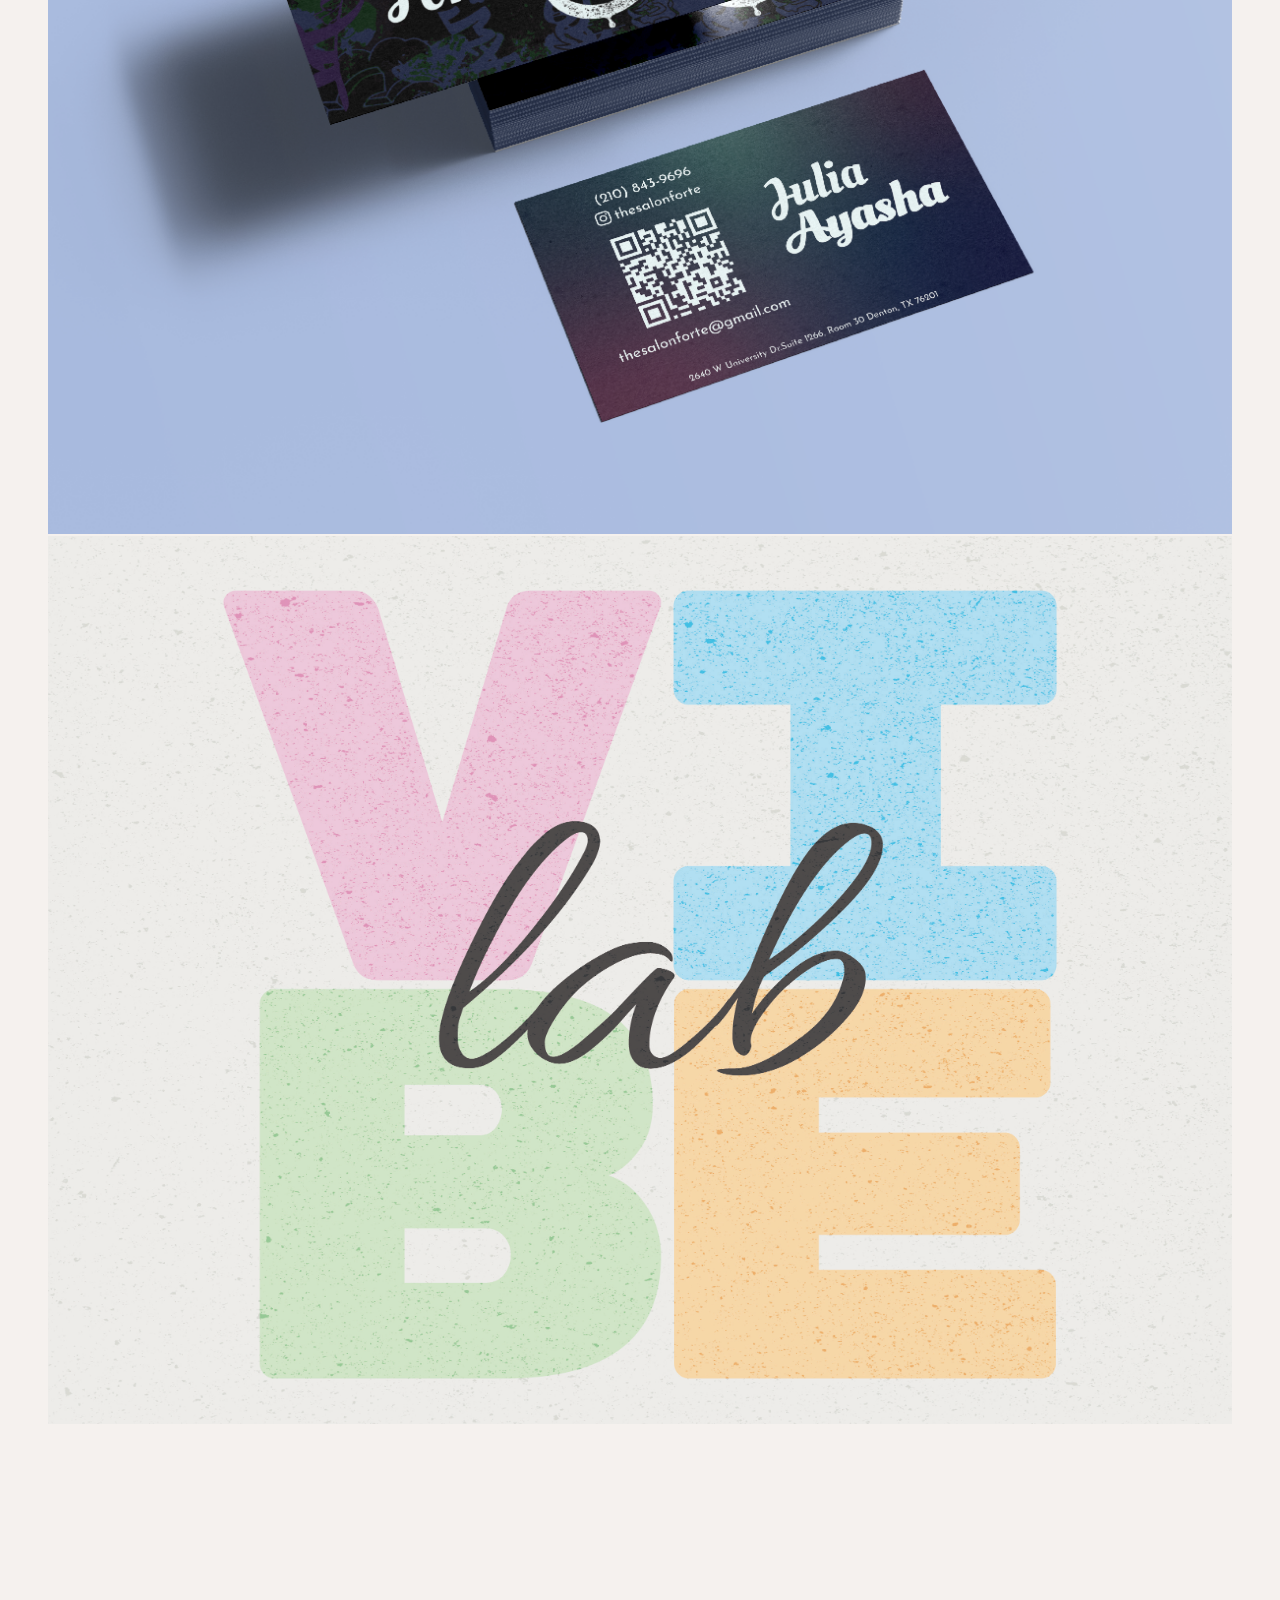
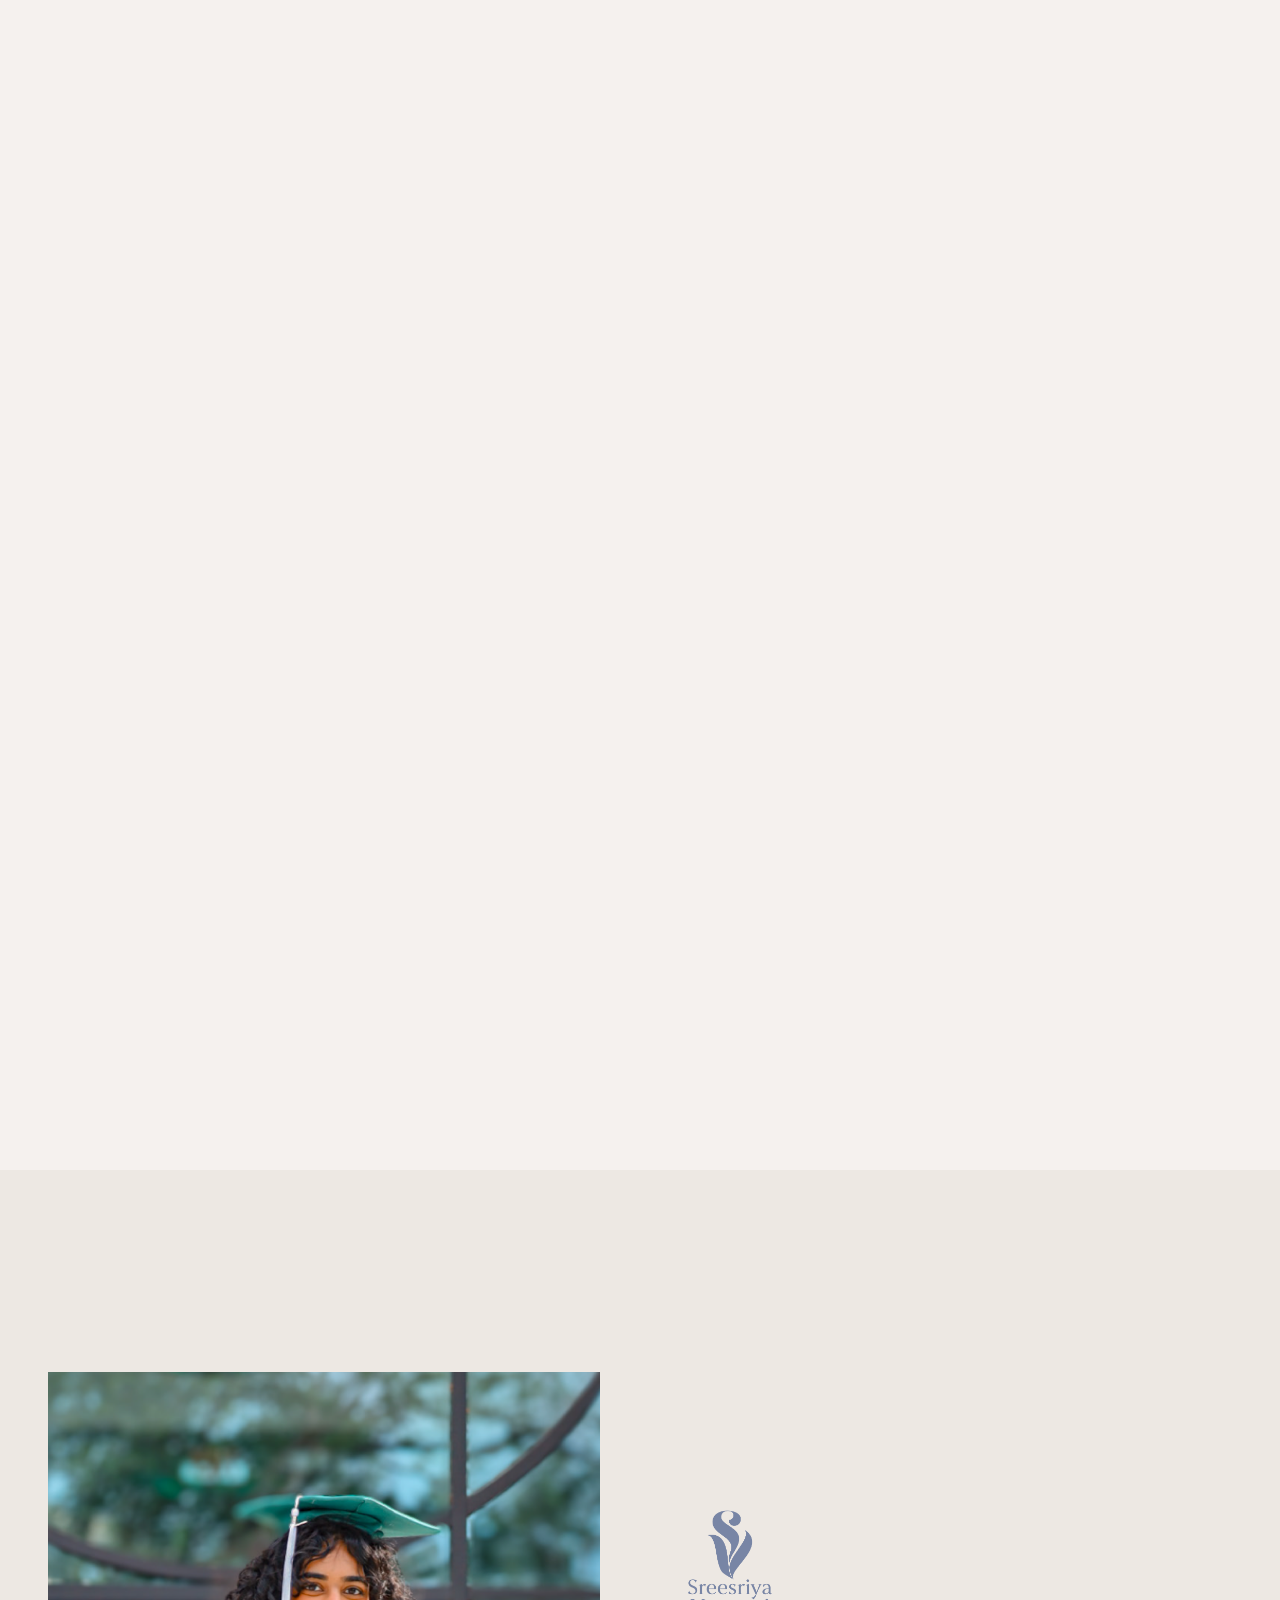
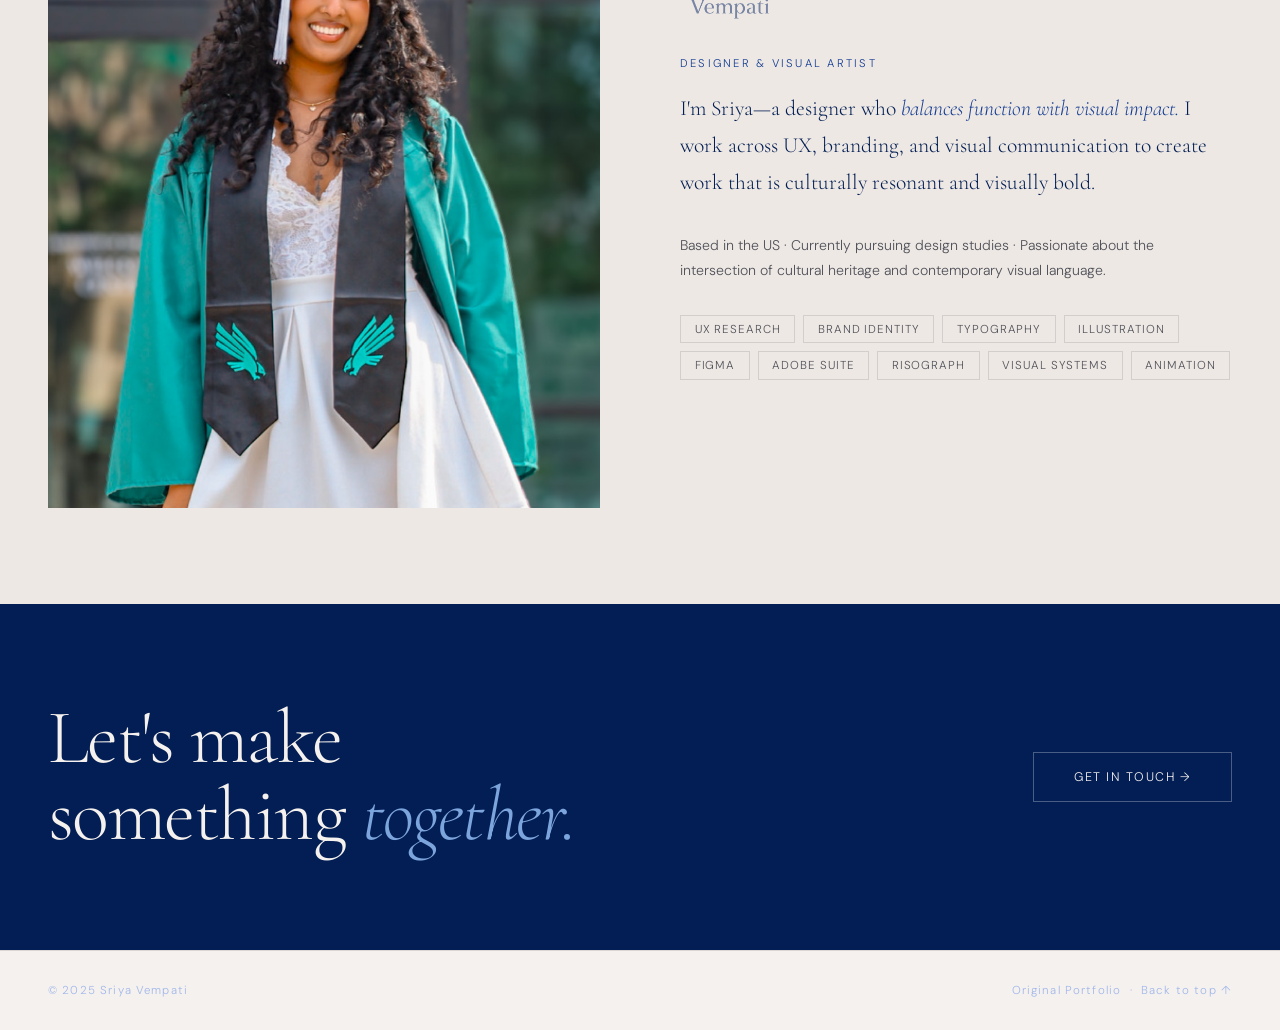
==== commit 99fa35c8: "salonforte+brand update" ====
--- a/index.html
+++ b/index.html
@@ -41,7 +41,7 @@
 <!-- HERO -->
 <section class="hero" id="top">
   <div class="hero-bg" id="heroBg"></div>
-  <p class="hero-eyebrow">Design Portfolio · 2025</p>
+  <p class="hero-eyebrow">Design Portfolio · 2026</p>
   <h1 class="hero-name">Sriya<br><em>Vempati</em></h1>
   <p class="hero-sub">UX Designer & Visual Artist crafting experiences at the intersection of culture, craft, and clarity.</p>
   <div class="hero-scroll">
@@ -91,13 +91,27 @@
   <!-- PROJECT GRID -->
   <div class="projects-grid" id="projectGrid">
 
+    <!-- Salon Forte -->
+    <div class="project-card wide reveal" data-cat="brand-identity" data-project="salonforte"
+       onclick="openModal('salonforte')">
+      <div class="project-card-placeholder">
+        <img class="project-card-img" src="images/SF/business-card.png" alt="salonforte">
+      </div>
+      <!--<span class="project-card-label">UX Design</span>-->
+      <div class="project-overlay">
+        <p class="project-tag">Brand Identity</p>
+        <h3 class="project-name">Salon Forte</h3>
+        <p class="project-desc">Brand Identity system made for a client. Hair Stylist, Julia Ayasha was looking for something thats fun with personality yet, professional.</p>
+      </div>
+    </div>
+
     <!-- VIBE Lab -->
     <div class="project-card reveal" data-cat="brand-identity typography" data-project="vibe"
       onclick="openModal('vibe')">
       <div class="project-card-placeholder">
         <img class="project-card-img" src="images/VIBE/logo copy.jpg" alt="VIBE Lab">
       </div>
-      <span class="project-card-label">Brand Identity</span>
+      <!--<span class="project-card-label">Brand Identity</span>-->
       <div class="project-overlay">
         <p class="project-tag">Brand Identity</p>
         <h3 class="project-name">VIBE Lab</h3>
@@ -111,7 +125,7 @@
       <div class="project-card-placeholder">
         <img class="project-card-img" src="images/gold/TITLE SLIDE.png" alt="Goldfield">
       </div>
-      <span class="project-card-label">UX Design</span>
+      <!--<span class="project-card-label">UX Design</span>-->
       <div class="project-overlay">
         <p class="project-tag">User Experience</p>
         <h3 class="project-name">Goldsfield Ghost Town</h3>
@@ -125,7 +139,7 @@
       <div class="project-card-placeholder">
         <img class="project-card-img" src="images/bottleriotcover.png" alt="Bottle Riot">
       </div>
-      <span class="project-card-label">Brand Identity</span>
+      <!--<span class="project-card-label">Brand Identity</span>-->
       <div class="award-badge">
         <span class="award-badge-title">Graphis 2023</span>
         <span class="award-badge-sub">Honorable Mention</span>
@@ -143,7 +157,7 @@
       <div class="project-card-placeholder">
         <img class="project-card-img" src="images/tuicover.png" alt="The Urban Indian">
       </div>
-      <span class="project-card-label">Brand Identity</span>
+      <!--<span class="project-card-label">Brand Identity</span>-->
       <div class="project-overlay">
         <p class="project-tag">Brand Identity</p>
         <h3 class="project-name">The Urban Indian</h3>
@@ -157,7 +171,7 @@
       <div class="project-card-placeholder">
         <img class="project-card-img" src="images/work poster.png" alt="Risograph Poster">
       </div>
-      <span class="project-card-label">Animation</span>
+      <!--<span class="project-card-label">Animation</span>-->
       <div class="project-overlay">
         <p class="project-tag">Animation · Print</p>
         <h3 class="project-name">Work — Risograph</h3>
@@ -171,7 +185,7 @@
       <div class="project-card-placeholder">
         <img class="project-card-img" src="images/Jiayue Yu/jiyayu mockup1.png" alt="Jiayue Yu">
       </div>
-      <span class="project-card-label">Editorial</span>
+      <!--<span class="project-card-label">Editorial</span>-->
       <div class="project-overlay">
         <p class="project-tag">Editorial Design · Typography</p>
         <h3 class="project-name">Jiayue Yu</h3>
@@ -258,14 +272,14 @@
     <p class="modal-section-head">Project Outline</p>
     <p class="modal-text">The Goldfield Ghost Town redesign was a focused effort to modernize the site's digital presence while preserving the town's historic character. The brief prioritized three outcomes: make trip-planning fast and intuitive, strengthen the site's visual identity so it reads like a destination, and deliver a responsive, accessible experience for visitors on mobile and desktop.</p>
     
-    <p class="modal-section-head">Research &amp; Discovery</p>
-    <p class="modal-text">The discovery phase established problems to solve and opportunities to amplify. We performed a content and IA audit, identifying duplicated pages, missing hierarchies, and unclear navigation. We then conducted a card-sorting exercise with potential users from diverse backgrounds—revealing that Camp Ground, Attractions, and Group Activities were naturally grouped together. A competitive Brand Matrix gave us context about Goldfield's position in the activity-center space.</p>
+    <p class="modal-section-head">Research &amp; Process</p>
+    <p class="modal-text">The research phase established problems to solve and opportunities to amplify. We performed a content and IA audit, identifying duplicated pages, missing hierarchies, and unclear navigation. We then conducted a card-sorting exercise with potential users from diverse backgrounds—revealing that Camp Ground, Attractions, and Group Activities were naturally grouped together. A competitive Brand Matrix gave us context about Goldfield's position in the activity-center space.</p>
     <div class="modal-image-grid">
       <img src="images/gold/Persona 1.png" alt="Persona 1">
       <img src="images/gold/Persona 2.png" alt="Persona 2">
     </div>
     <img src="images/gold/IA abstraction.png" alt="IA">
-    <p class="modal-section-head">Design System</p>
+    <p class="modal-section-head">Design Direction</p>
     <p class="modal-text">The visual system leans on an earthy palette, layered textures, and type choices that nod to vintage Western signage—applied with modern typographic hierarchy and generous spacing. Component work included a responsive hero module with strong CTAs, an events calendar that prioritizes upcoming dates, modular attraction pages, and a compact ticketing summary that reduces friction.</p>
     <div class="slideshow" id="goldsfieldSlideshow">
       <img class="slide active" src="images/gold/TITLE SLIDE.png" alt="Title">
@@ -296,7 +310,7 @@
     <img src="images/bottleriot2.png" alt="Bottle Riot Brand Board">
     <p class="modal-section-head">Project Outline</p>
     <p class="modal-text">A complete rebrand of Bottle Riot, a bar and wine shop in Asheville known for its eclectic character and vibrant community. The challenge was to create a visual system that communicated the brand's rebellious, creative spirit while feeling refined enough to represent its curated wine selection and lively social atmosphere.</p>
-    <p class="modal-section-head">Research</p>
+    <p class="modal-section-head">Research &amp; Process</p>
     <p class="modal-text">The research phase began with an audit of existing brand assets. I studied the local market and other independent wine bars, focusing on how design signals atmosphere, price point, and community values. Bottle Riot occupied a gap: many competitors leaned too polished or too casual, leaving space for a brand that could be bold and rebellious while still maintaining sophistication.</p>
     <p class="modal-section-head">Design Direction</p>
     <p class="modal-text">Mood boards explored bright, contrasting color palettes conveying energy and type treatments combining boldness with legibility. Logo explorations played with layered typography, sharp edges, and dynamic arrangements. Supporting brand elements evoked the raw energy of a gathering space celebrating individuality and community.</p>
@@ -324,7 +338,7 @@
     <img src="images/tuihero.png" alt="The Urban Indian hero">
     <p class="modal-section-head">Project Outline</p>
     <p class="modal-text">A full brand identity redesign for The Urban Indian, a contemporary fashion label blending traditional Indian aesthetics with modern streetwear. The goal was to design a brand system that celebrated cultural heritage while feeling bold, versatile, and relevant to a global urban audience. Deliverables included three brand boards with at least seven applications of the branding.</p>
-    <p class="modal-section-head">Research &amp; Discovery</p>
+    <p class="modal-section-head">Research &amp; Process</p>
     <p class="modal-text">The research began with an audit of fashion and lifestyle brands that fuse culture with modernity. I studied Indian textiles, block-printing motifs, and multilingual typographic traditions. From this, I defined three key design principles: Cultural authenticity, Modern accessibility, and Scalable adaptability.</p>
     <img src="images/tui1.jpg" alt="Urban Indian board 1" style="margin-top: 2rem;">
     <img src="images/tui2.jpg" alt="Urban Indian board 2">
@@ -343,10 +357,10 @@
     <img src="images/work poster.png" alt="Risograph Poster">
     <p class="modal-section-head">Project Outline</p>
     <p class="modal-text">The goal of this project was to create a risograph poster and animation while working within a set of predetermined constraints. A key requirement was limiting the design to only two colors selected from an eight-color risograph palette. Inspired by the 7th rule from Corita Kent's Ten Rules, the project explores the idea that consistent effort and repetition eventually lead to meaningful outcomes.</p>
+    <p class="modal-section-head">Research &amp; Process</p>
+    <p class="modal-text">This project introduced me to several new Photoshop techniques and workflows. The animation was first created in Adobe After Effects, where I developed the movement and timing of the circular forms. Individual frames were then arranged in Photoshop and separated into two color channels to prepare them for risograph printing. Through this process, I learned how digital motion design can be translated into a physical print medium while maintaining consistency across both formats.</p>
     <p class="modal-section-head">Design Direction</p>
     <p class="modal-text">The final design uses simple circular forms that gradually gather and organize into a unified composition. This progression acts as a visual representation of Corita Kent's message, showing how small actions accumulate into something larger over time. The limited two-color palette became an integral part of the design, creating strong visual cohesion while highlighting the layered textures and imperfections characteristic of risograph printing.</p>
-    <p class="modal-section-head">Process</p>
-    <p class="modal-text">This project introduced me to several new Photoshop techniques and workflows. The animation was first created in Adobe After Effects, where I developed the movement and timing of the circular forms. Individual frames were then arranged in Photoshop and separated into two color channels to prepare them for risograph printing. Through this process, I learned how digital motion design can be translated into a physical print medium while maintaining consistency across both formats.</p>
     <video class="modal-video" src="images/work.mp4" autoplay loop muted playsinline></video>
     <img src="images/work animation.png">
     <a class="modal-link" href="https://www.corita.org/tenrules" target="_blank">Corita's 10 Rules →</a>
@@ -363,7 +377,7 @@
   <div class="modal-body">
     <p class="modal-section-head">Project Outline</p>
     <p class="modal-text">This editorial project is a visual artist feature focused on Jiayue Yu, a multidisciplinary artist working across photography, 3D rendering, and video. It is a three spread magazine feature. We are challenged to create something beyond our previous design skill.</p>
-    <p class="modal-section-head">Research</p>
+    <p class="modal-section-head">Research &amp; Process</p>
     <p class="modal-text">Research began with studying Jiayue Yu's projects, artist statements, and published interviews to understand her core themes: fatigue, desire, uncertainty, and how they appear in everyday urban and social spaces. Her work often blends constructed imagery with real environments, creating a tension between reality and simulation.
 I analyzed her series-based structure (such as In Retrospect and Worn Out Joy) to understand how she builds narrative across bodies of work. This informed the editorial pacing—alternating between dense written sections and full-bleed imagery to reflect her layered, reflective approach.
 Sketches and layout tests focused on hierarchy, readability, and rhythm between image and text. I explored how spacing and repetition could mirror her conceptual focus on repetition, memory, and emotional residue.</p>
@@ -412,9 +426,9 @@
   </div>
   <div class="modal-body">
     <img src="images/VIBE/vibe.jpg" alt="vibe">
-    <p class="modal-section-head">Project Goals</p>
+    <p class="modal-section-head">Project Outline</p>
     <p class="modal-text">The goal of Vibe Lab's brand identity was to create a visual and emotional system that supports emerging creatives. The intention was to design something that feels like a calm, supportive entry point into the design world. The brand needed to communicate encouragement and softness while still feeling credible enough to host resources such as job opportunities, references, and design insights. Another major goal was to build a system that could scale across editorial content in the form of newsletters, social media posts and magazines.</p>
-    <p class="modal-section-head">Research</p>
+    <p class="modal-section-head">Research &amp; Process</p>
     <p class="modal-text">The research focused on how creative communities and design-focused social spaces currently operate, and where they often create pressure instead of support. Many existing platforms rely on highly polished, dense, or trend-driven visuals that can unintentionally reinforce comparison and burnout. This led to reframing Vibe Lab as more of an emotional and creative environment rather than a traditional brand system. Inspiration was pulled from editorial design, zines, and collage-based layouts, where layering, imperfection, and variation create warmth and authenticity while still maintaining a sense of structure.</p>
     <p class="modal-section-head">Design Direction</p>
     <p class="modal-text">The final design direction is built around a flexible collage system that prioritizes variation within consistency. Instead of fixed templates, layouts adapt depending on content, while cohesion is maintained through recurring visual elements like a pastel palette derived from the logo and soft paper textures that add tactility and warmth. Typography is intentionally restrained to support clarity and emotional ease, allowing composition and imagery to lead. The overall system reflects the core idea of Vibe Lab: creativity is fluid, personal, and evolving, and the identity should feel the same way.</p>
@@ -428,32 +442,55 @@
   </div>
 </template>
 
+<!-- Salon Forte -->
+<template id="tpl-salonforte">
+  <div class="modal-header">
+    <p class="modal-eyebrow">Brand Identity · 2026</p>
+    <h2 class="modal-title">Salon Forte</h2>
+    <p class="modal-subtitle">Brand Identity System</p>
+  </div>
+  <div class="modal-body">
+    
+    <div class="card-wrap" id="card" onclick="this.classList.toggle('flipped')"
+     role="button" aria-label="Flip business card">
+  <div class="card-inner">
+    <div class="card-face card-front">
+      <img src="images/SF/SalonBC-43.png" alt="Business card front" style="width:100%;height:100%;object-fit:cover">
+    </div>
+    <div class="card-face card-back">
+      <img src="images/SF/SalonBC-44.png" alt="Business card back" style="width:100%;height:100%;object-fit:cover">
+    </div>
+</div>
+</div>
+    <p class="modal-section-head">Project Outline</p>
+    <p class="modal-text">Salon Forte wanted a brand identity that felt bold, creative, and professional. The client envisioned a visual style inspired by graffiti walls with subtle musical influences. This phase of the project included the logo, color palette, typography, and business card design.</p>
+    <p class="modal-section-head">Process</p>
+    <p class="modal-text">I explored logo concepts, color palettes, and typography simultaneously to create a cohesive identity. The typography was selected to capture the energy of graffiti while maintaining a polished, professional feel appropriate for a salon.</p>
+    <img src="images/SF/proccess-38.png"style="margin-top: 2rem;">
+    <img src="images/SF/proccess-08.png">
+    <p class="modal-text">Early concepts featured a prominent treble clef, but the design relied on multiple colors and felt unnecessarily complex. As the logo evolved, I discovered an opportunity to subtly incorporate the initials "SF" into the mark. This created a cleaner, more versatile logo while preserving the client's musical inspiration.</p>
+    <img src="images/SF/proccess-07.png"style="margin-top: 2rem;">
+    <p class="modal-section-head">Design Direction</p>
+    <p class="modal-text">The final identity balances creativity and professionalism through bold typography, a vibrant color palette, and a simplified logo that works across both print and digital applications.</p>
+    <img src="images/SF/business-card.png" alt="salonforte"style="margin-top: 2rem;">
+ </div>
+</template>
 
 <!-- SCRIPTS -->
 <script>
 
   // ── Cursor ──────────────────────────────────────────────────
-  const cursor = document.getElementById('cursor');
-  document.addEventListener('mousemove', e => {
-    cursor.style.left = e.clientX + 'px';
-    cursor.style.top  = e.clientY + 'px';
-  });
-  document.querySelectorAll('a, button, .project-card, .filter-btn, .skill-tag').forEach(el => {
-    el.addEventListener('mouseenter', () => cursor.classList.add('expand'));
-    el.addEventListener('mouseleave', () => cursor.classList.remove('expand'));
-  });
-  
   if (window.matchMedia('(pointer: fine)').matches) {
-  const cursor = document.getElementById('cursor');
-  document.addEventListener('mousemove', e => {
-    cursor.style.left = e.clientX + 'px';
-    cursor.style.top  = e.clientY + 'px';
-  });
-  document.querySelectorAll('a, button, .project-card, .filter-btn, .skill-tag').forEach(el => {
-    el.addEventListener('mouseenter', () => cursor.classList.add('expand'));
-    el.addEventListener('mouseleave', () => cursor.classList.remove('expand'));
-  });
-}
+    const cursor = document.getElementById('cursor');
+    document.addEventListener('mousemove', e => {
+      cursor.style.left = e.clientX + 'px';
+      cursor.style.top  = e.clientY + 'px';
+    });
+    document.querySelectorAll('a, button, .project-card, .filter-btn, .skill-tag, .card-wrap').forEach(el => {
+      el.addEventListener('mouseenter', () => cursor.classList.add('expand'));
+      el.addEventListener('mouseleave', () => cursor.classList.remove('expand'));
+    });
+  }
 
   // ── Nav scroll ───────────────────────────────────────────────
   const navbar = document.getElementById('navbar');
@@ -470,15 +507,9 @@
   const heroSub  = document.querySelector('.hero-sub');
   const heroEye  = document.querySelector('.hero-eyebrow');
 
-  let currentScale   = 1;
-  let currentOpacity = 1;
-  let targetScale    = 1;
-  let targetOpacity  = 1;
-  let rafId;
-  let currentYOffset = 0;
-  let targetYOffset = 0;
-
-  // Wait for entry animation to finish (0.5s delay + 1s duration = 1.5s total)
+  let currentScale = 1, currentOpacity = 1, targetScale = 1, targetOpacity = 1;
+  let currentYOffset = 0, targetYOffset = 0, rafId;
+
   setTimeout(() => {
     heroName.style.animation = 'none';
     heroSub.style.animation  = 'none';
@@ -494,31 +525,24 @@
     currentScale   = lerp(currentScale,   targetScale,   0.08);
     currentOpacity = lerp(currentOpacity, targetOpacity, 0.08);
     currentYOffset = lerp(currentYOffset, targetYOffset, 0.08);
-
     heroName.style.transform       = `scale(${currentScale})`;
     heroName.style.transformOrigin = 'left bottom';
     heroName.style.opacity         = currentOpacity;
     heroSub.style.opacity          = currentOpacity * 0.85;
     heroEye.style.opacity          = currentOpacity * 0.7;
-    heroEye.style.transform = `translateY(${-currentYOffset}px)`;
-
+    heroEye.style.transform        = `translateY(${-currentYOffset}px)`;
     if (
       Math.abs(currentScale   - targetScale)   > 0.001 ||
       Math.abs(currentOpacity - targetOpacity) > 0.001
-    ) {
-      rafId = requestAnimationFrame(tickHero);
-    }
+    ) rafId = requestAnimationFrame(tickHero);
   }
 
   window.addEventListener('scroll', () => {
     const hero     = document.querySelector('.hero');
-    const heroH    = hero.offsetHeight;
-    const progress = Math.min(window.scrollY / (heroH * 0.6), 1);
-
+    const progress = Math.min(window.scrollY / (hero.offsetHeight * 0.6), 1);
     targetScale   = 1 + (progress * 1.18);
     targetOpacity = 1 - (progress * 0.75);
     targetYOffset = progress * 200;
-
     cancelAnimationFrame(rafId);
     rafId = requestAnimationFrame(tickHero);
   }, { passive: true });
@@ -555,8 +579,9 @@
     document.getElementById('modalContent').innerHTML = tpl.innerHTML;
     document.getElementById('modalBackdrop').classList.add('open');
     document.body.style.overflow = 'hidden';
-    if (id === 'goldsfield') requestAnimationFrame(() => setTimeout(initGoldSlideshow, 0));
-    if (id === 'ai')         requestAnimationFrame(() => setTimeout(initBookViewer, 0));
+    if (id === 'goldsfield')  requestAnimationFrame(() => setTimeout(initGoldSlideshow, 0));
+    if (id === 'ai')          requestAnimationFrame(() => setTimeout(initBookViewer, 0));
+    if (id === 'salonforte')  requestAnimationFrame(() => setTimeout(initCardHint, 0));
   }
 
   function closeModal(e) {
@@ -569,6 +594,34 @@
   }
 
   document.addEventListener('keydown', e => { if (e.key === 'Escape') closeModalDirect(); });
+
+  // ── Business card hint (runs after modal injects the card into DOM) ──
+  function initCardHint() {
+    const modal   = document.getElementById('modalContent');
+    const cardWrap = modal.querySelector('.card-wrap');
+    if (!cardWrap) return;
+
+    // add cursor expand to the card now that it's in the DOM
+    if (window.matchMedia('(pointer: fine)').matches) {
+      const cur = document.getElementById('cursor');
+      cardWrap.addEventListener('mouseenter', () => cur && cur.classList.add('expand'));
+      cardWrap.addEventListener('mouseleave', () => cur && cur.classList.remove('expand'));
+    }
+    //cardWrap.addEventListener('mouseenter', () => {
+    //initCardHint();
+  //});
+    // tilt hint after a short delay
+    const inner = cardWrap.querySelector('.card-inner');
+    setTimeout(( ) => {
+      inner.classList.add('hint');
+      inner.addEventListener('animationend', () => {
+        inner.classList.remove('hint');
+      }, { once: true });
+    }, 500);
+    
+  }
+
+  
 
   // ── Goldsfield slideshow ─────────────────────────────────────
   let goldIndex = 0;
@@ -592,15 +645,9 @@
 
   // ── Book viewer ──────────────────────────────────────────────
   const BOOK_PAGES = [
-    { label: 'Spread 1',
-      left:  'images/Jiayue Yu/page-01.png',
-      right: 'images/Jiayue Yu/page-02.png' },
-    { label: 'Spread 2',
-      left:  'images/Jiayue Yu/page-03.png',
-      right: 'images/Jiayue Yu/page-04.png' },
-    { label: 'Spread 3',
-      left:  'images/Jiayue Yu/page-05.png',
-      right: 'images/Jiayue Yu/page-06.png' },
+    { label: 'Spread 1', left: 'images/Jiayue Yu/page-01.png', right: 'images/Jiayue Yu/page-02.png' },
+    { label: 'Spread 2', left: 'images/Jiayue Yu/page-03.png', right: 'images/Jiayue Yu/page-04.png' },
+    { label: 'Spread 3', left: 'images/Jiayue Yu/page-05.png', right: 'images/Jiayue Yu/page-06.png' },
   ];
 
   function initBookViewer() {
@@ -634,56 +681,39 @@
 
     function setHalf(el, src) {
       el.innerHTML = '';
-      el.appendChild(src
-        ? makeImg(src)
-        : Object.assign(document.createElement('div'), { className: 'bk-ph' })
-      );
+      el.appendChild(src ? makeImg(src) : Object.assign(document.createElement('div'), { className: 'bk-ph' }));
     }
 
     function setFlip(panel, frontSrc, backSrc) {
       const front = panel.querySelector('.bk-fp-front');
       const back  = panel.querySelector('.bk-fp-back');
-      front.innerHTML = '';
-      back.innerHTML  = '';
+      front.innerHTML = ''; back.innerHTML = '';
       front.appendChild(frontSrc ? makeImg(frontSrc) : document.createElement('div'));
       back.appendChild(backSrc   ? makeImg(backSrc)  : document.createElement('div'));
     }
 
     function showSpread(idx) {
       const pg = BOOK_PAGES[idx];
-      setHalf(pgLeft,  pg.left);
-      setHalf(pgRight, pg.right);
+      setHalf(pgLeft, pg.left); setHalf(pgRight, pg.right);
       flipL.style.cssText = 'display:none';
       flipR.style.cssText = 'display:none';
     }
 
     function animateFlip(fromIdx, toIdx, done) {
-      const fwd    = toIdx > fromIdx;
-      const fromPg = BOOK_PAGES[fromIdx];
-      const toPg   = BOOK_PAGES[toIdx];
+      const fwd = toIdx > fromIdx;
+      const fromPg = BOOK_PAGES[fromIdx], toPg = BOOK_PAGES[toIdx];
       const panel  = fwd ? flipR : flipL;
-
-      if (fwd) {
-        setFlip(panel, fromPg.right, toPg.left);
-        setHalf(pgRight, toPg.right);
-      } else {
-        setFlip(panel, fromPg.left, toPg.right);
-        setHalf(pgLeft, toPg.left);
-      }
-
-      panel.style.display    = 'block';
+      if (fwd) { setFlip(panel, fromPg.right, toPg.left); setHalf(pgRight, toPg.right); }
+      else      { setFlip(panel, fromPg.left,  toPg.right); setHalf(pgLeft,  toPg.left); }
+      panel.style.display = 'block';
       panel.style.transition = 'none';
-      panel.style.transform  = 'rotateY(0deg)';
+      panel.style.transform = 'rotateY(0deg)';
       void panel.offsetWidth;
       panel.style.transition = 'transform 0.55s cubic-bezier(0.4,0,0.2,1)';
       panel.style.transform  = fwd ? 'rotateY(-180deg)' : 'rotateY(180deg)';
-
       panel.addEventListener('transitionend', () => {
-        if (fwd) setHalf(pgLeft,  toPg.left);
-        else     setHalf(pgRight, toPg.right);
-        panel.style.display    = 'none';
-        panel.style.transform  = '';
-        panel.style.transition = '';
+        if (fwd) setHalf(pgLeft, toPg.left); else setHalf(pgRight, toPg.right);
+        panel.style.display = panel.style.transform = panel.style.transition = '';
         done();
       }, { once: true });
     }
@@ -692,20 +722,14 @@
       prevBtn.disabled = cur === 0;
       nextBtn.disabled = cur === N - 1;
       lbl.textContent  = BOOK_PAGES[cur].label;
-      pipsEl.querySelectorAll('.bk-pip').forEach((p, i) =>
-        p.classList.toggle('on', i === cur)
-      );
+      pipsEl.querySelectorAll('.bk-pip').forEach((p, i) => p.classList.toggle('on', i === cur));
     }
 
     function go(idx) {
       if (busy || idx === cur || idx < 0 || idx >= N) return;
       busy = true;
       const from = cur, to = idx;
-      animateFlip(from, to, () => {
-        cur = to;
-        busy = false;
-        ui();
-      });
+      animateFlip(from, to, () => { cur = to; busy = false; ui(); });
     }
 
     prevBtn.onclick = () => go(cur - 1);
@@ -715,6 +739,5 @@
   }
 
 </script>
-
 </body>
 </html>
--- a/sriya-vempati-portfolio.css
+++ b/sriya-vempati-portfolio.css
@@ -34,14 +34,14 @@
 /* ── DESIGN TOKENS ──────────────────────────────────────── */
 
 :root {
-  --bg:      #F5F3EE;
-  --bg2:     #EDEAE3;
-  --ink:     #1A1814;
-  --ink2:    #5A5650;
-  --ink3:    #9A9590;
-  --accent:  #C4562A;
-  --accent2: #E8A87C;
-  --line:    rgba(26, 24, 20, 0.12);
+  --bg:      #f5f1ee;
+  --bg2:     #ede8e3;
+  --ink:     #031e54;
+  --ink2:    #50515a;
+  --ink3:    #a0b7ea;
+  --accent:  #143c93;
+  --accent2: #7da5dd;
+  --line:    rgba(20, 20, 26, 0.12);
 
   --serif: 'Cormorant Garamond', Georgia, serif;
   --sans:  'DM Sans', system-ui, sans-serif;
@@ -105,7 +105,7 @@
 }
 
 nav.scrolled {
-  background:              rgba(245, 243, 238, 0.92);
+  background:              #f5f1ee;
   -webkit-backdrop-filter: blur(10px);
   backdrop-filter:         blur(16px);
 }
@@ -452,12 +452,12 @@
   right:           1.75rem;
   width:           36px;
   height:          36px;
-  border:          1px solid rgba(245, 243, 238, 0.4);
+  border:          1px solid rgba(238, 238, 245, 0.4);
   border-radius:   50%;
   display:         flex;
   align-items:     center;
   justify-content: center;
-  color:           #F5F3EE;
+  color:           #eeeef5;
   opacity:         0;
   transform:       translateX(-8px);
   transition:      opacity 0.4s 0.1s,
@@ -531,7 +531,7 @@
 .modal-backdrop {
   position:        fixed;
   inset:           0;
-  background:      rgba(26, 24, 20, 0.85);
+  background:      rgba(20, 20, 26, 0.85);
   z-index:         200;
   opacity:         0;
   pointer-events:  none;
@@ -645,7 +645,7 @@
   font-size:   0.95rem;
   line-height: 1.8;
   color:       var(--ink2);
-  max-width:   620px;
+  max-width:   720px;
 }
 
 .modal-link {
@@ -886,7 +886,7 @@
 .contact-link {
   display:         inline-block;
   padding:         1rem 2.5rem;
-  border:          1px solid rgba(245, 243, 238, 0.3);
+  border:          1px solid rgba(238, 238, 245, 0.3);
   font-size:       0.78rem;
   letter-spacing:  0.12em;
   text-transform:  uppercase;
@@ -1376,5 +1376,47 @@
     margin-left: 0;
   }
 
-
+  .cursor {
+  display: none;
+}
+
+}
+
+.card-wrap {
+  width:       510px;
+  height:      285px;
+  perspective: 1500px;
+  cursor:      none;        
+  margin:      3rem auto;
+}
+
+.card-inner {
+  width:           100%;
+  height:          100%;
+  position:        relative;
+  transform-style: preserve-3d;
+  transition:      transform 0.7s cubic-bezier(0.4,0,0.2,1);
+}
+
+.card-wrap.flipped .card-inner { transform: rotateY(180deg); }
+
+.card-face {
+  position:            absolute;
+  inset:               0;
+  border-radius:       12px;
+  backface-visibility: hidden;
+  overflow:            hidden;
+  box-shadow:          0 8px 32px rgba(0,0,0,0.18);
+}
+
+.card-back { transform: rotateY(180deg); }
+@keyframes cardHint {
+  0%   { transform: rotateY(0deg); }
+  30%  { transform: rotateY(-18deg); }
+  60%  { transform: rotateY(6deg); }
+  100% { transform: rotateY(0deg); }
+}
+
+.card-inner.hint {
+  animation: cardHint 0.9s cubic-bezier(0.25,0.46,0.45,0.94) forwards;
 }
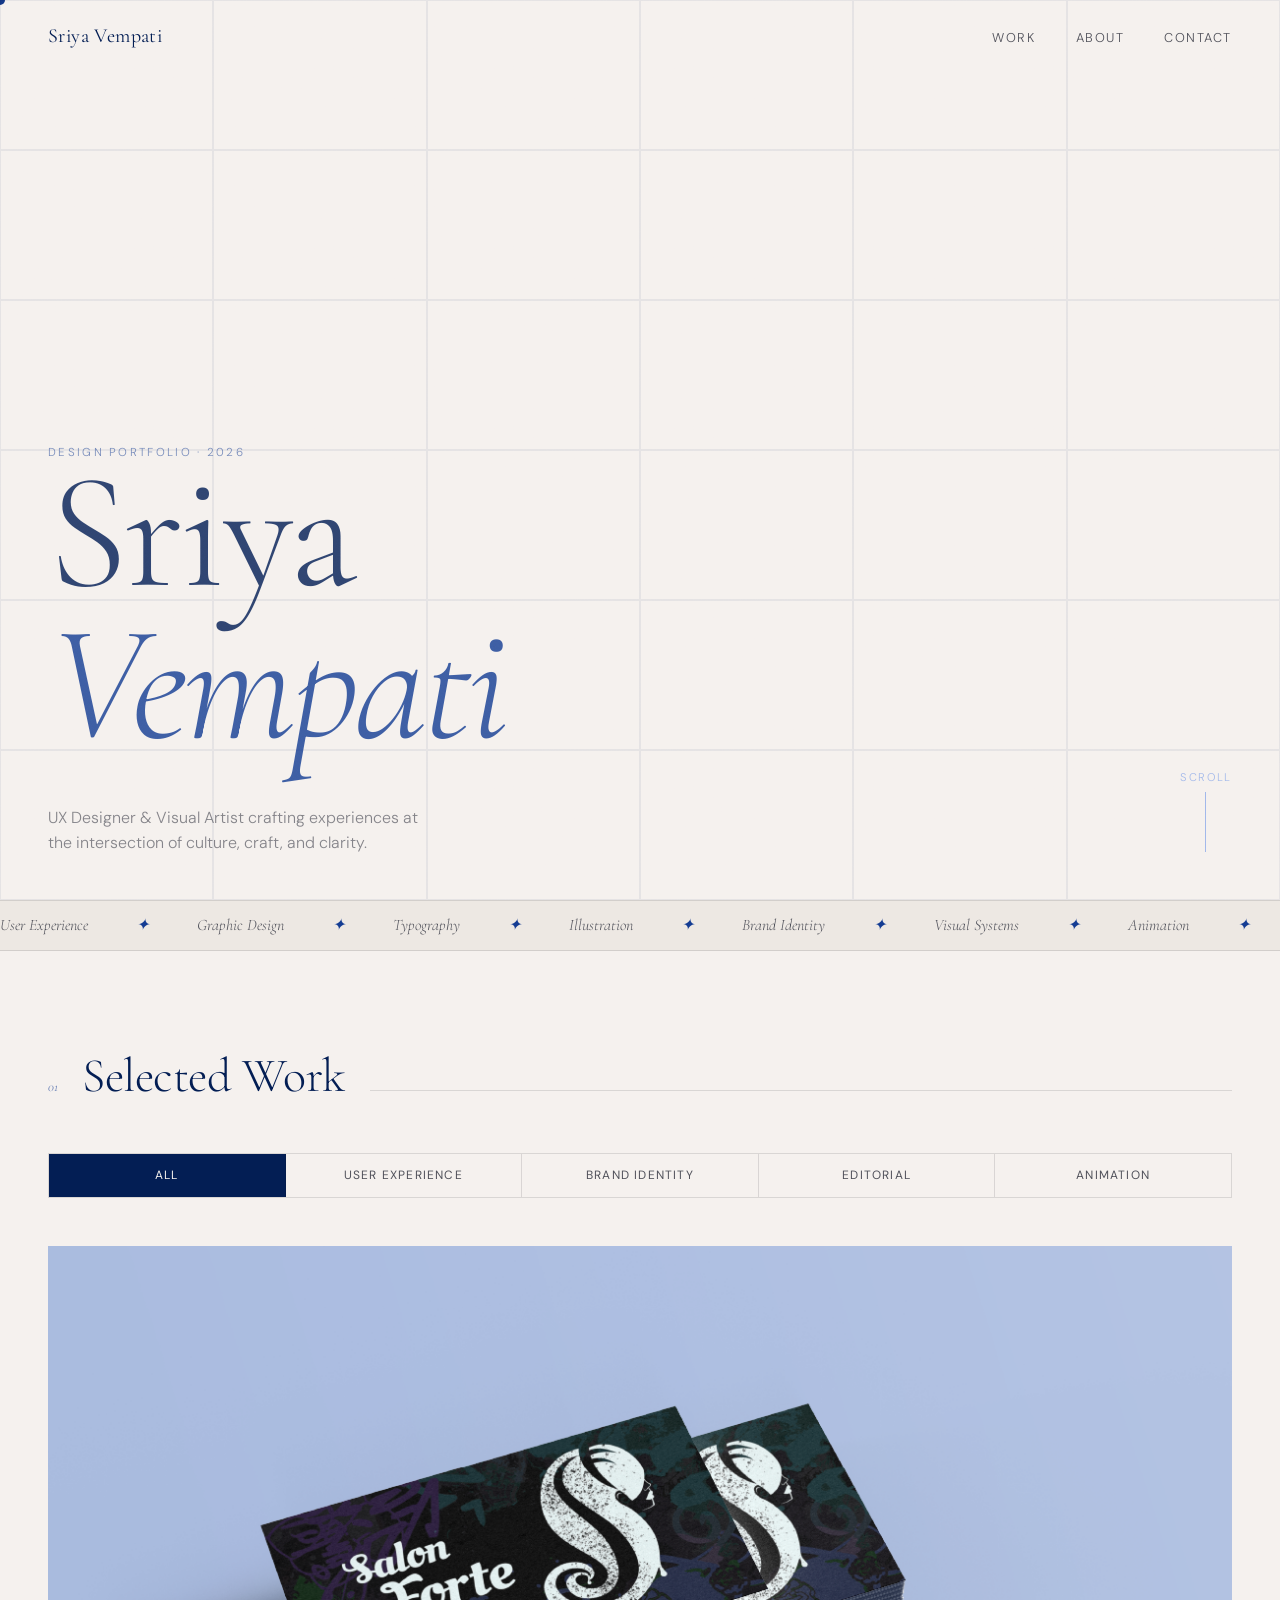
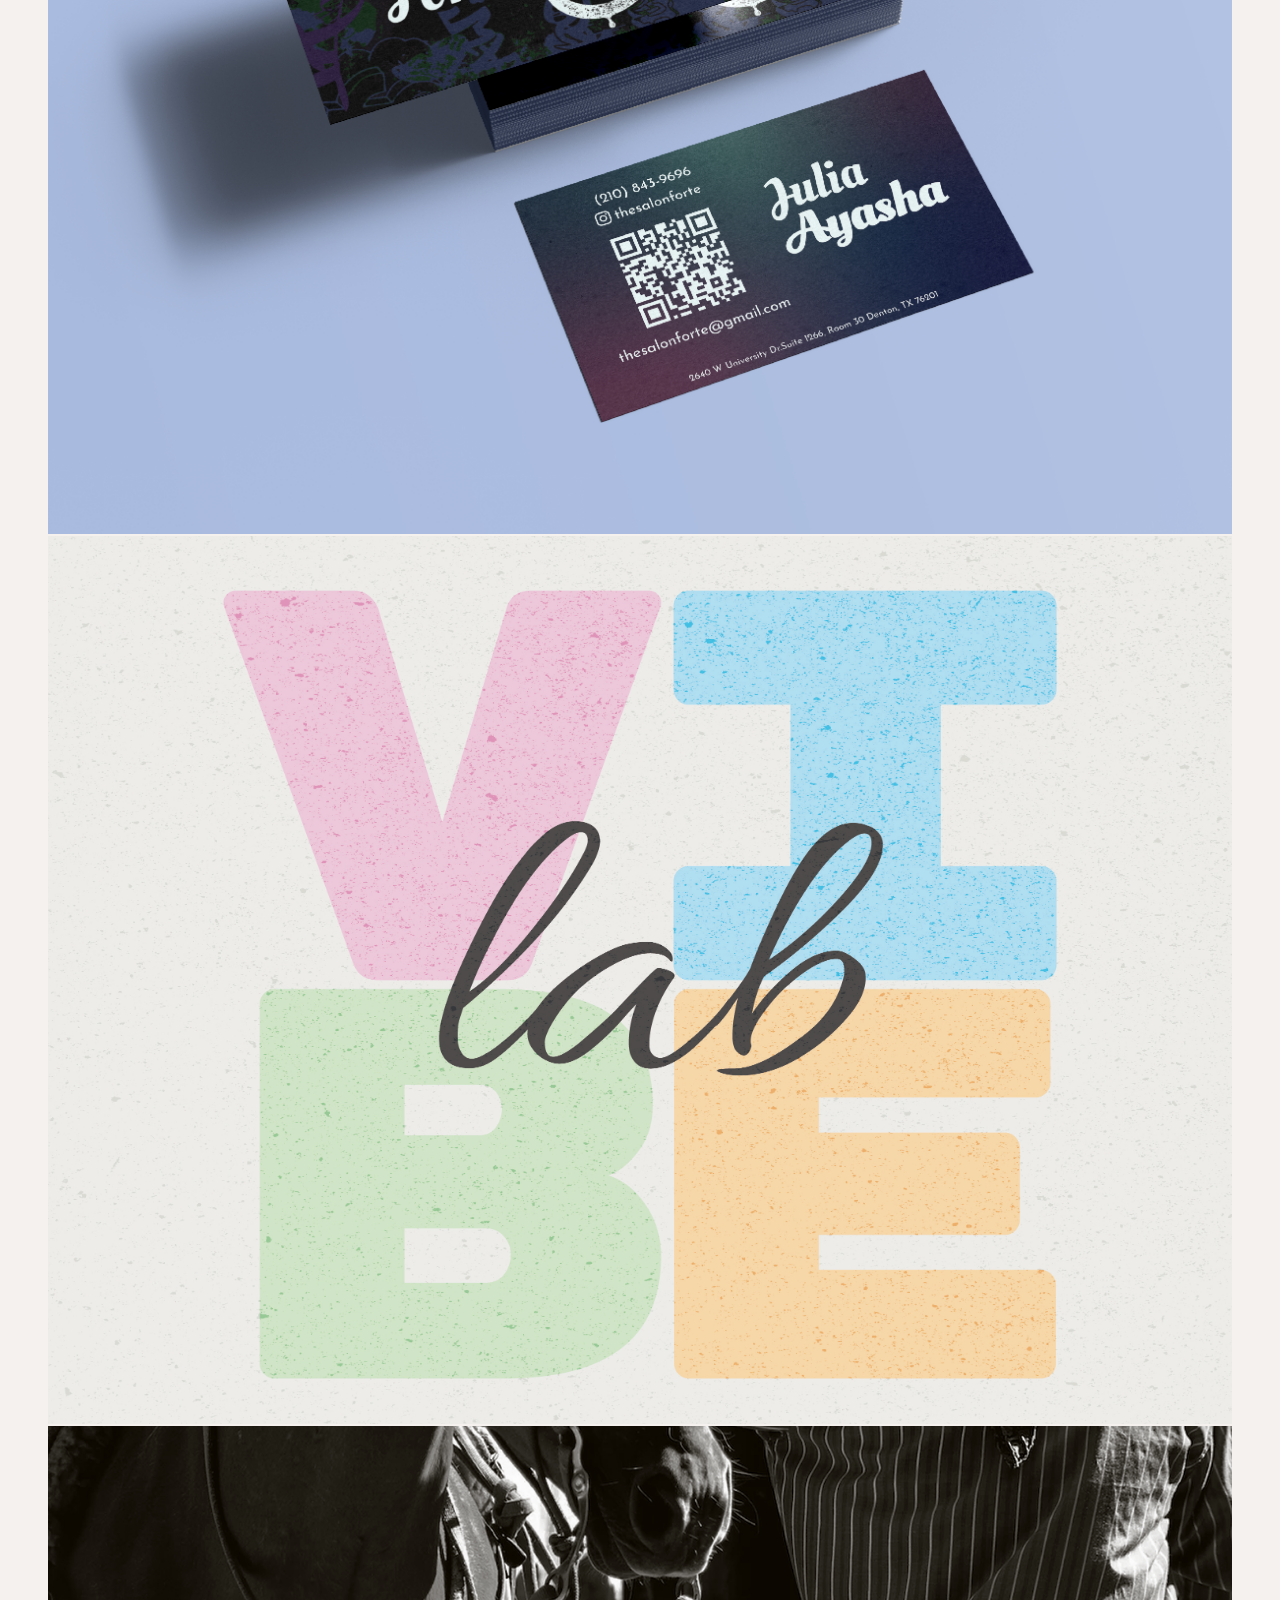
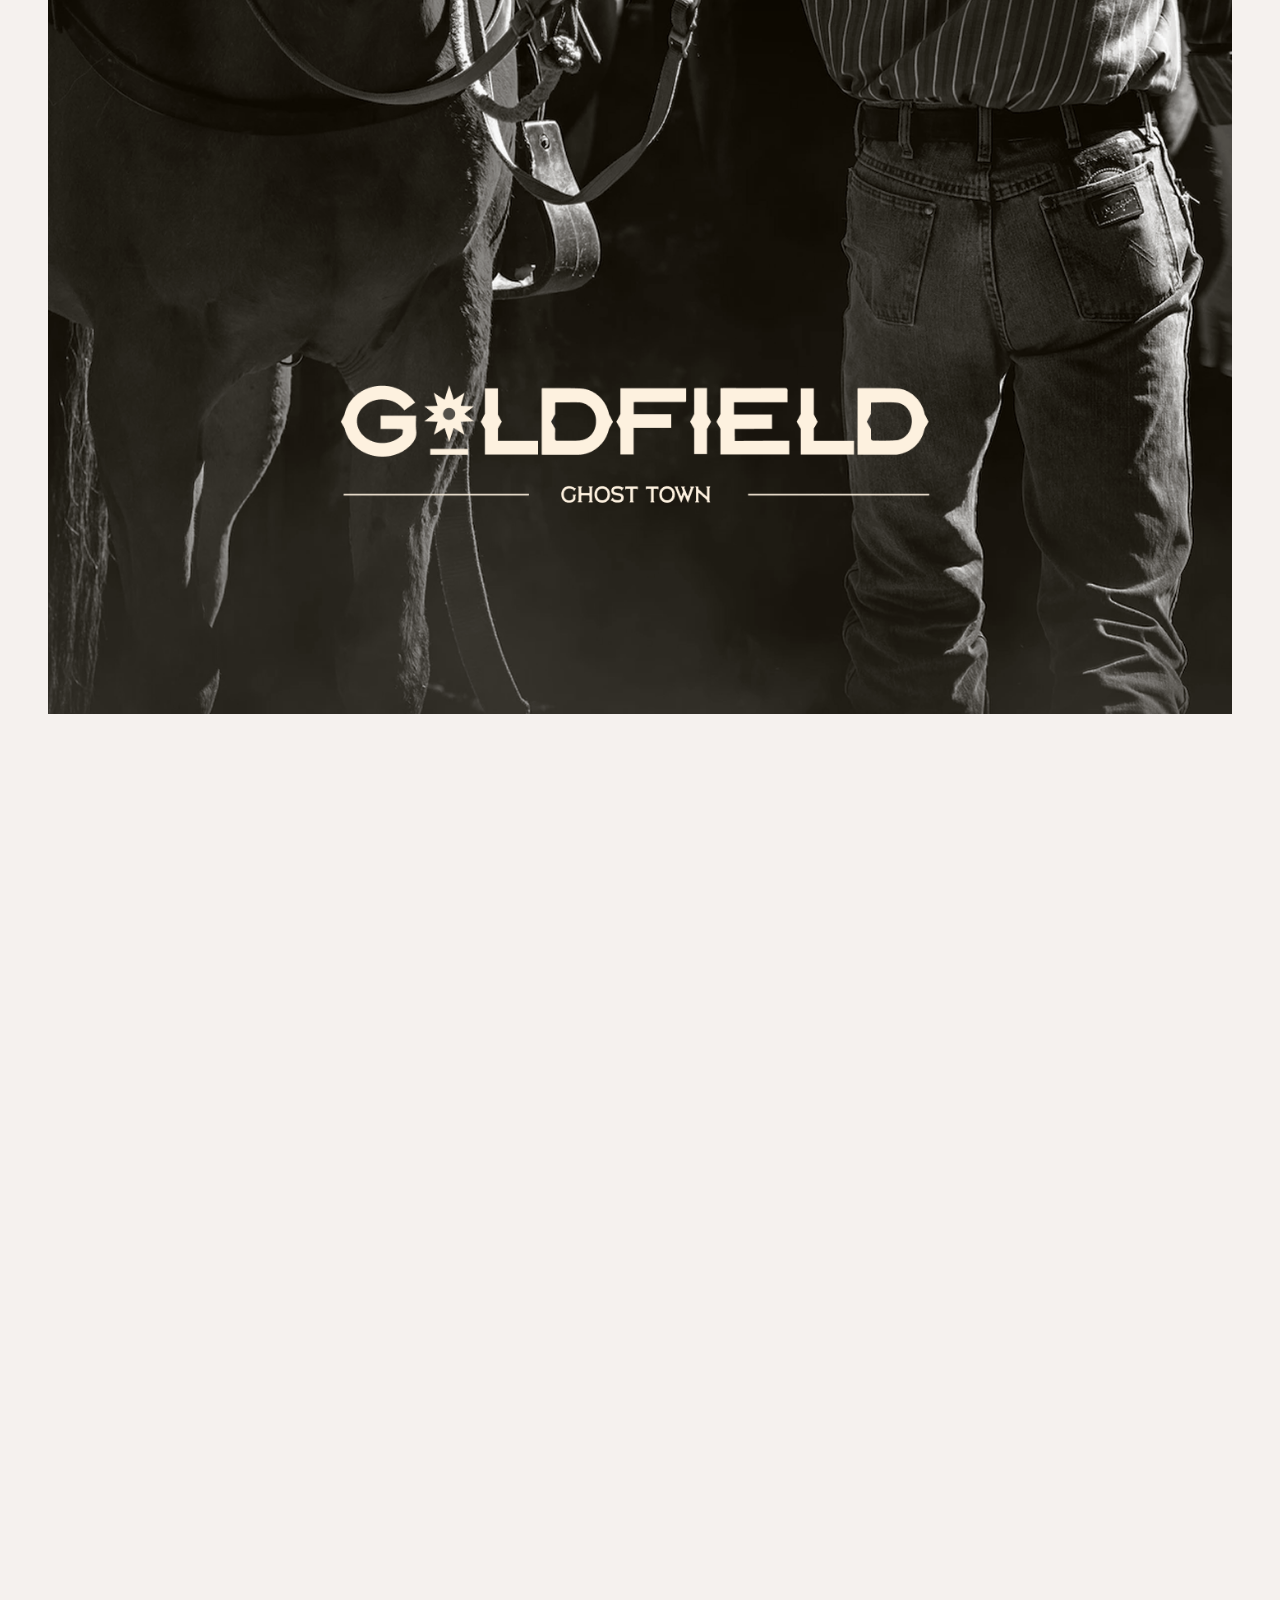
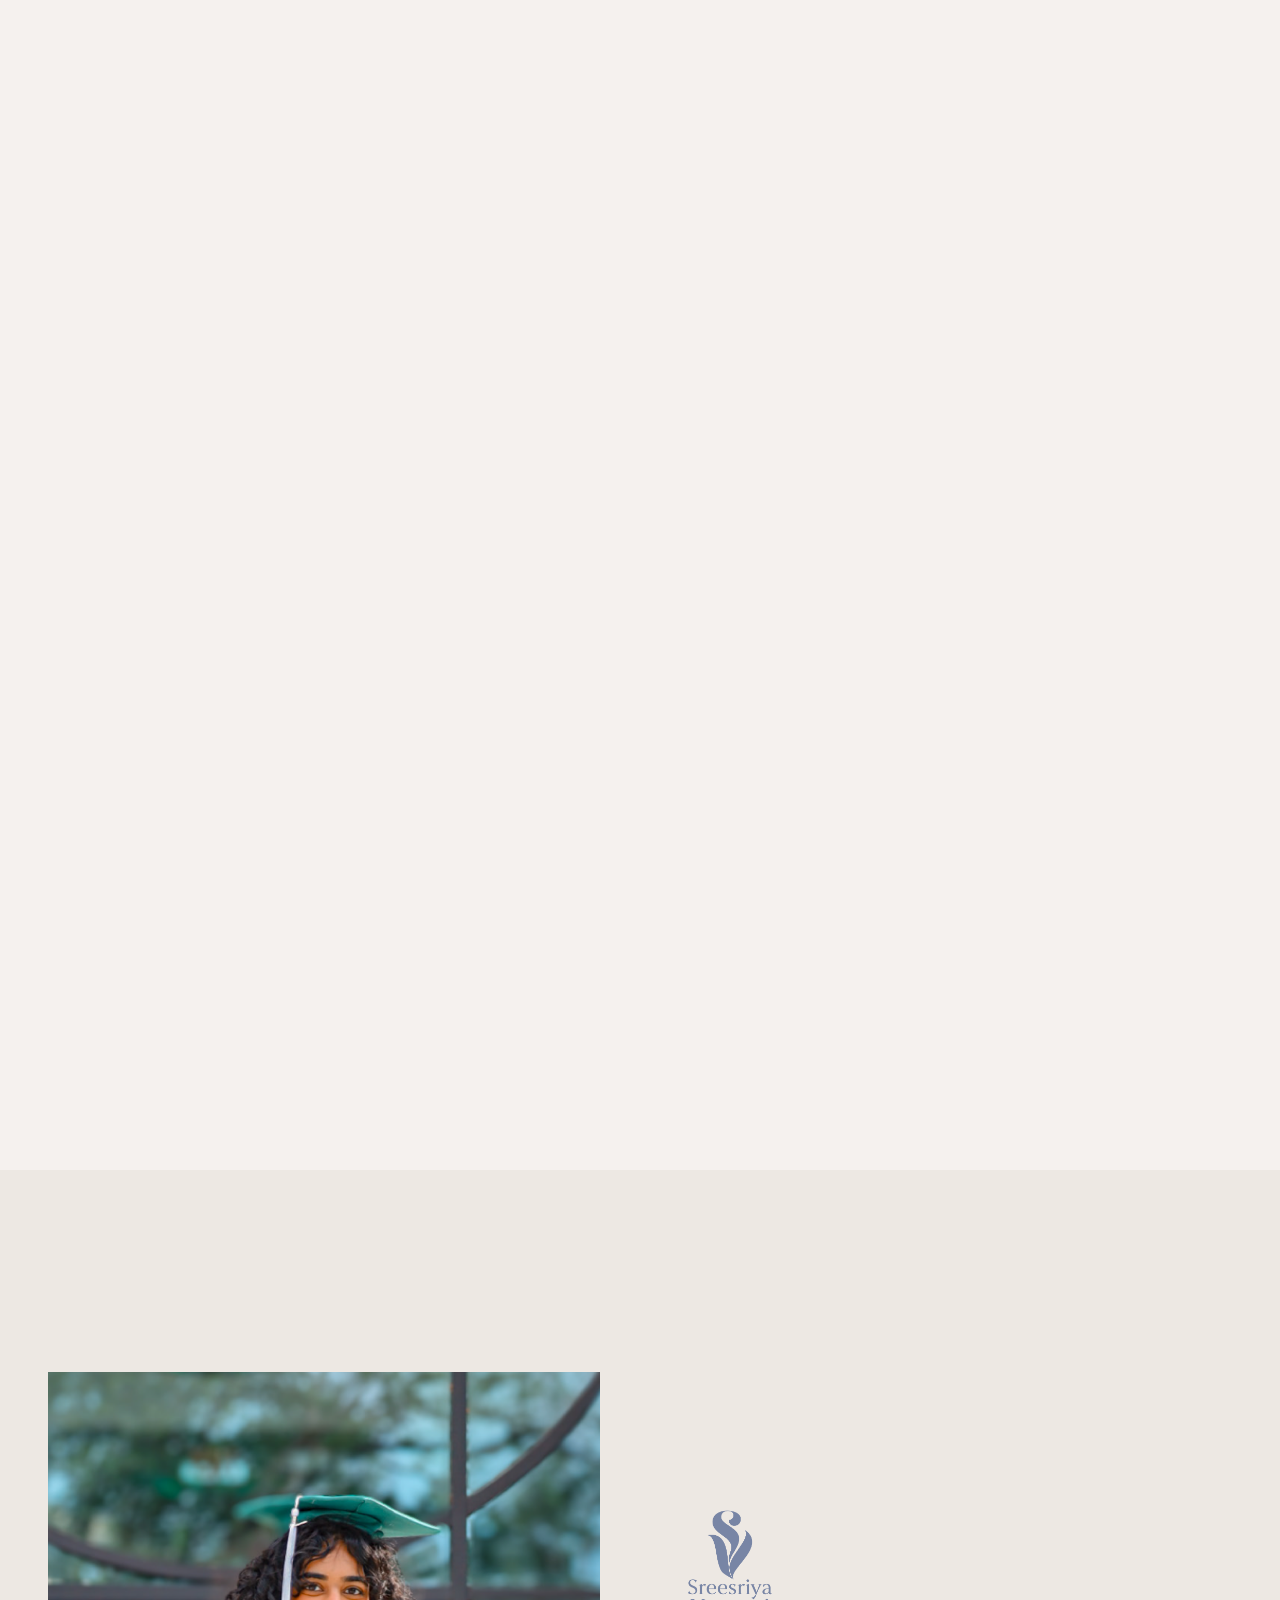
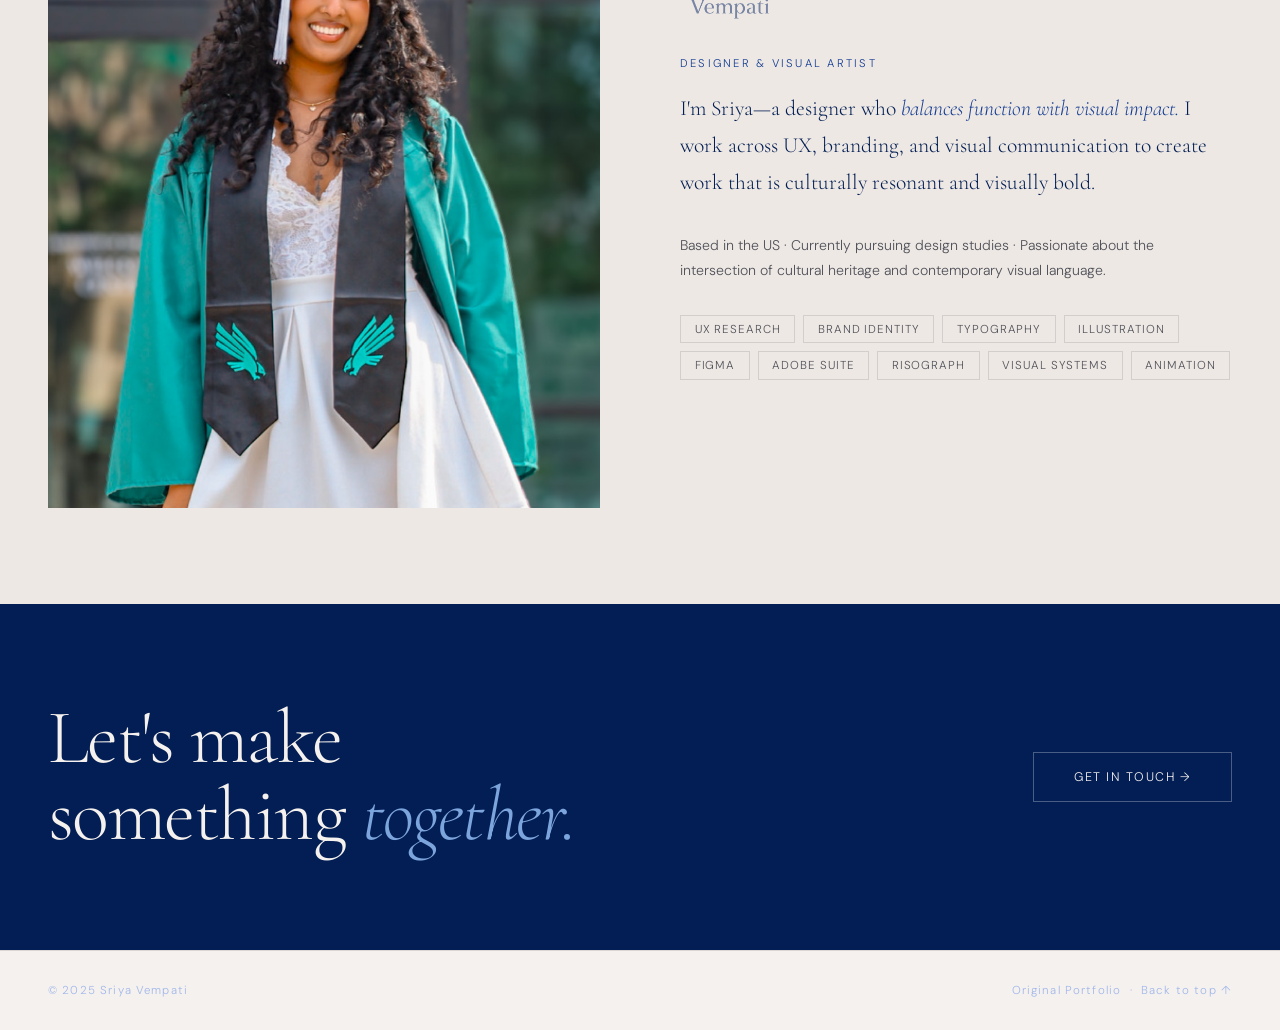
==== commit dae62818: "salon" ====
--- a/index.html
+++ b/index.html
@@ -473,7 +473,8 @@
     <p class="modal-section-head">Design Direction</p>
     <p class="modal-text">The final identity balances creativity and professionalism through bold typography, a vibrant color palette, and a simplified logo that works across both print and digital applications.</p>
     <img src="images/SF/business-card.png" alt="salonforte"style="margin-top: 2rem;">
- </div>
+    <img src="images/SF/Sf.png">
+  </div>
 </template>
 
 <!-- SCRIPTS -->
--- a/sriya-vempati-portfolio.css
+++ b/sriya-vempati-portfolio.css
@@ -353,6 +353,7 @@
   transform: scale(1.05);
   filter:    brightness(0.8);
 }
+
 
 .project-card-placeholder {
   position: absolute;
@@ -1326,6 +1327,7 @@
     margin-left: 0;
     padding: 0;
   }
+  
 
   .project-card,
   .project-card.wide {
@@ -1382,6 +1384,7 @@
 
 }
 
+
 .card-wrap {
   width:       510px;
   height:      285px;
@@ -1419,4 +1422,4 @@
 
 .card-inner.hint {
   animation: cardHint 0.9s cubic-bezier(0.25,0.46,0.45,0.94) forwards;
-}+}
